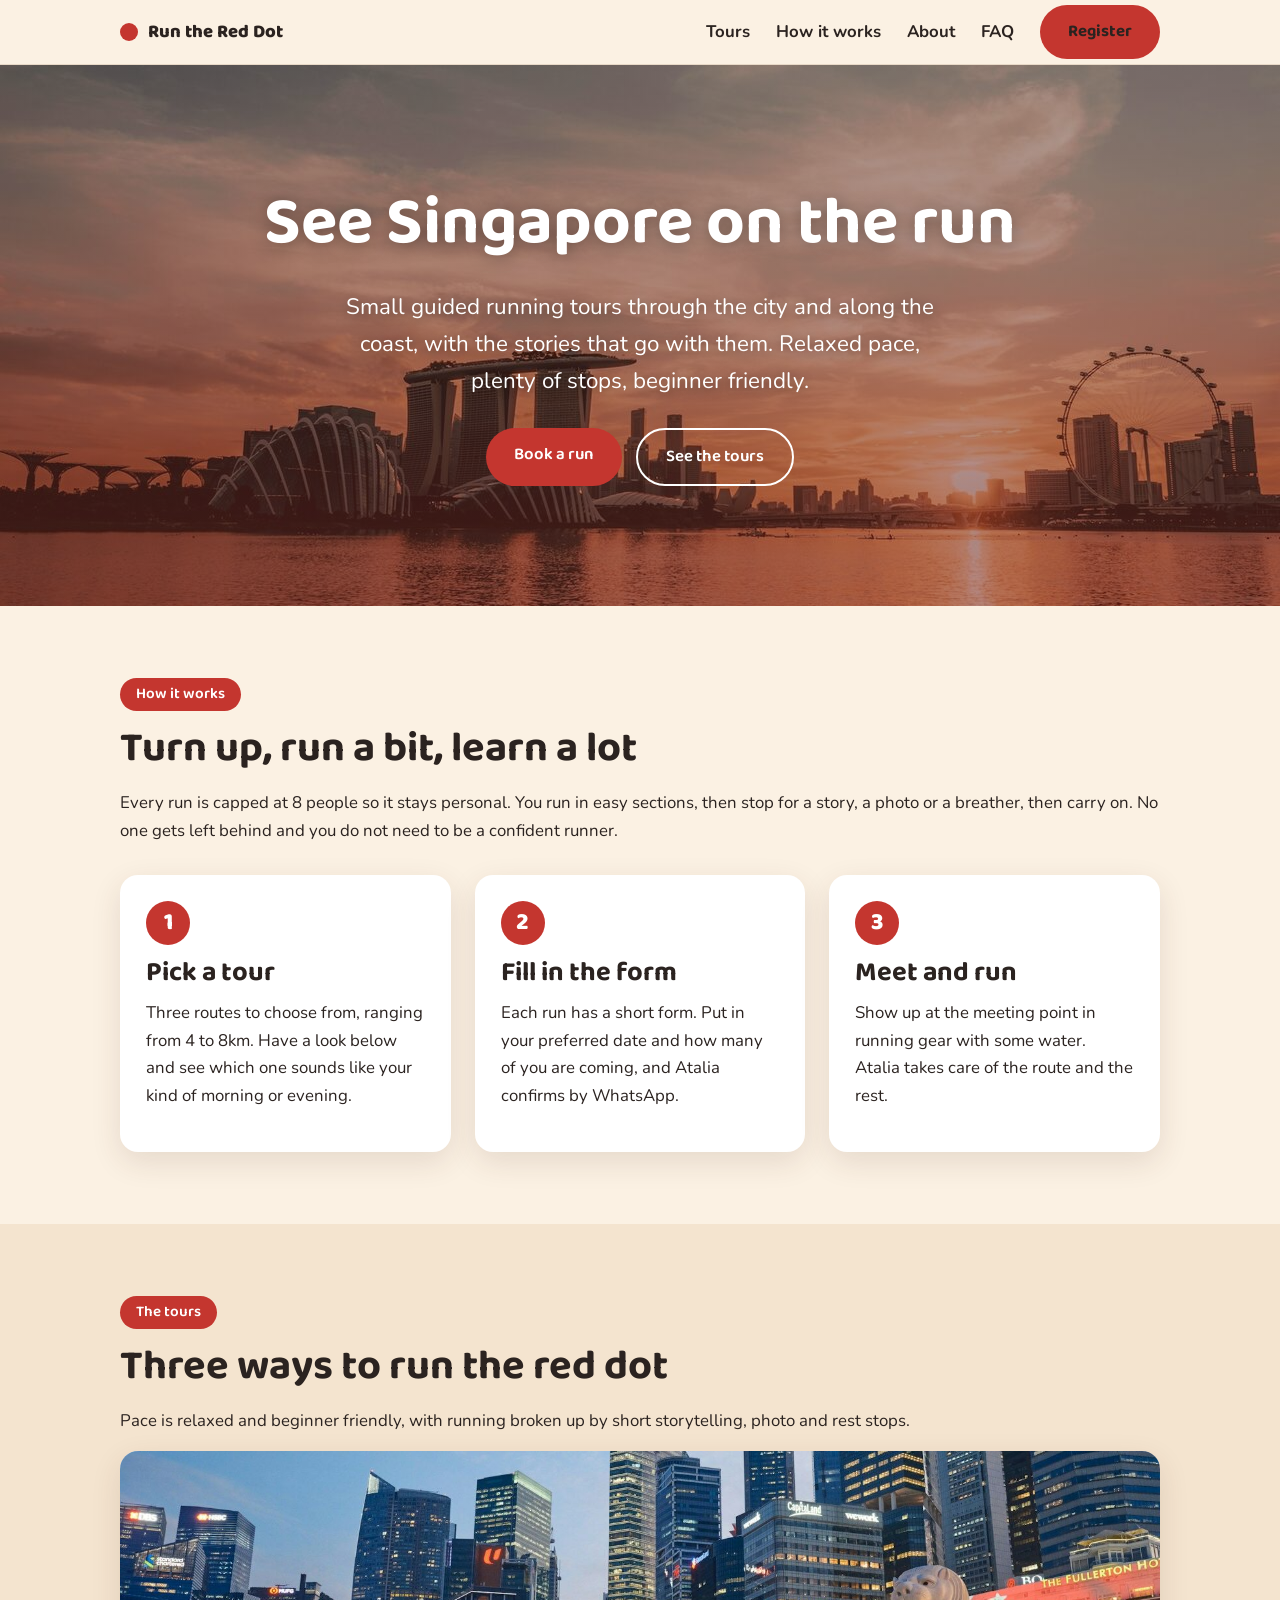
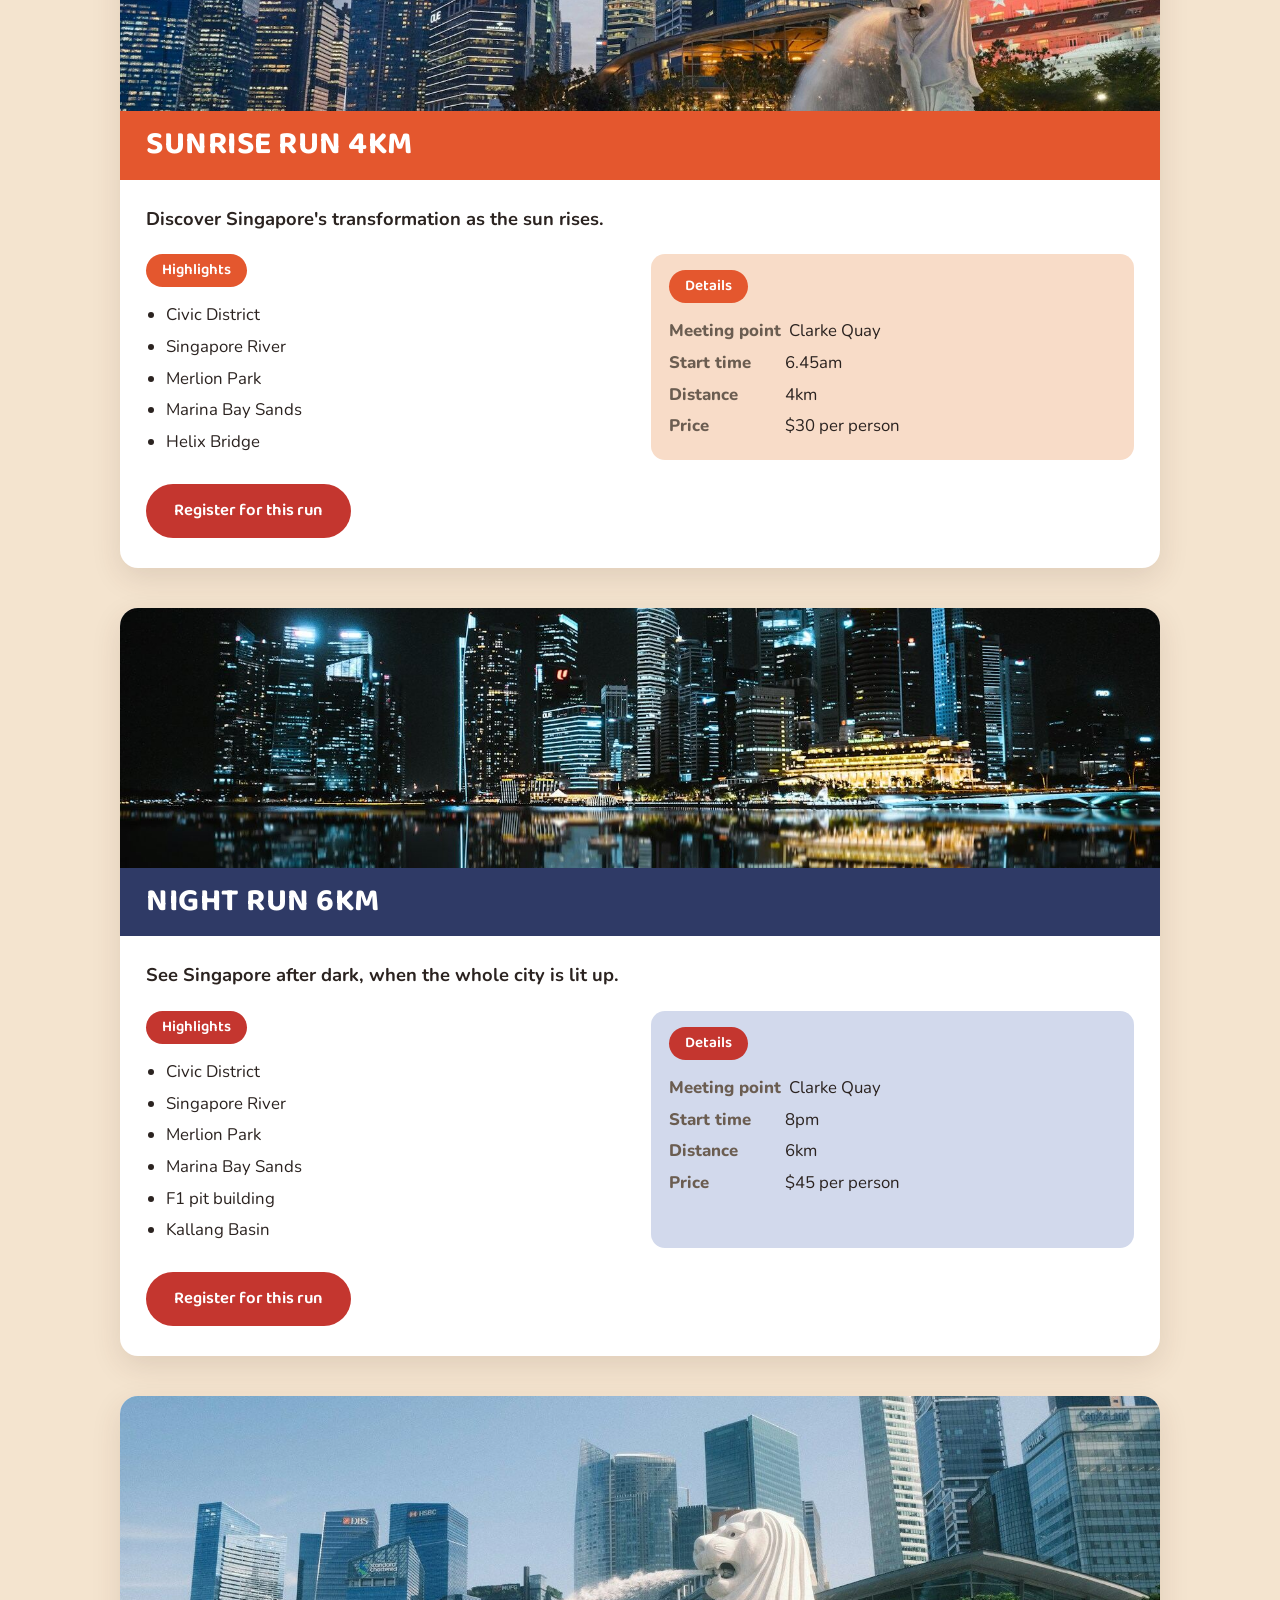
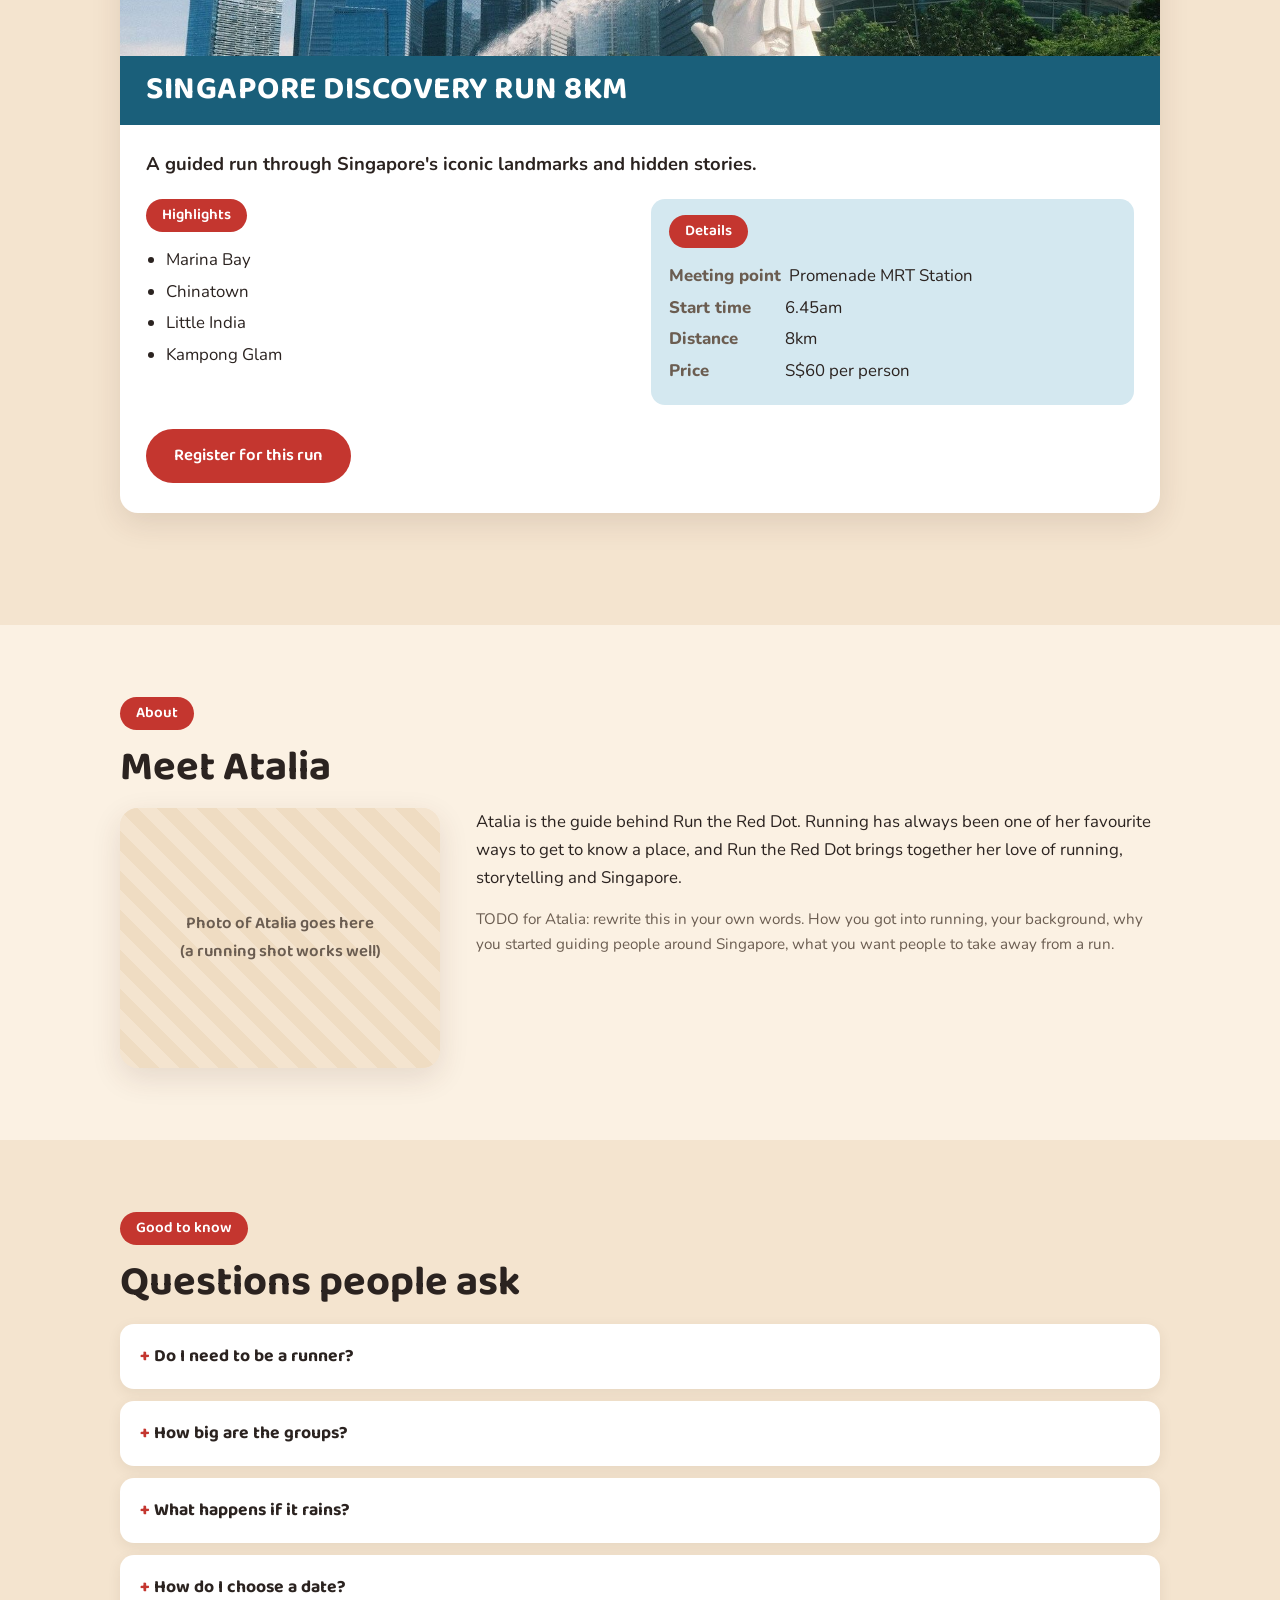
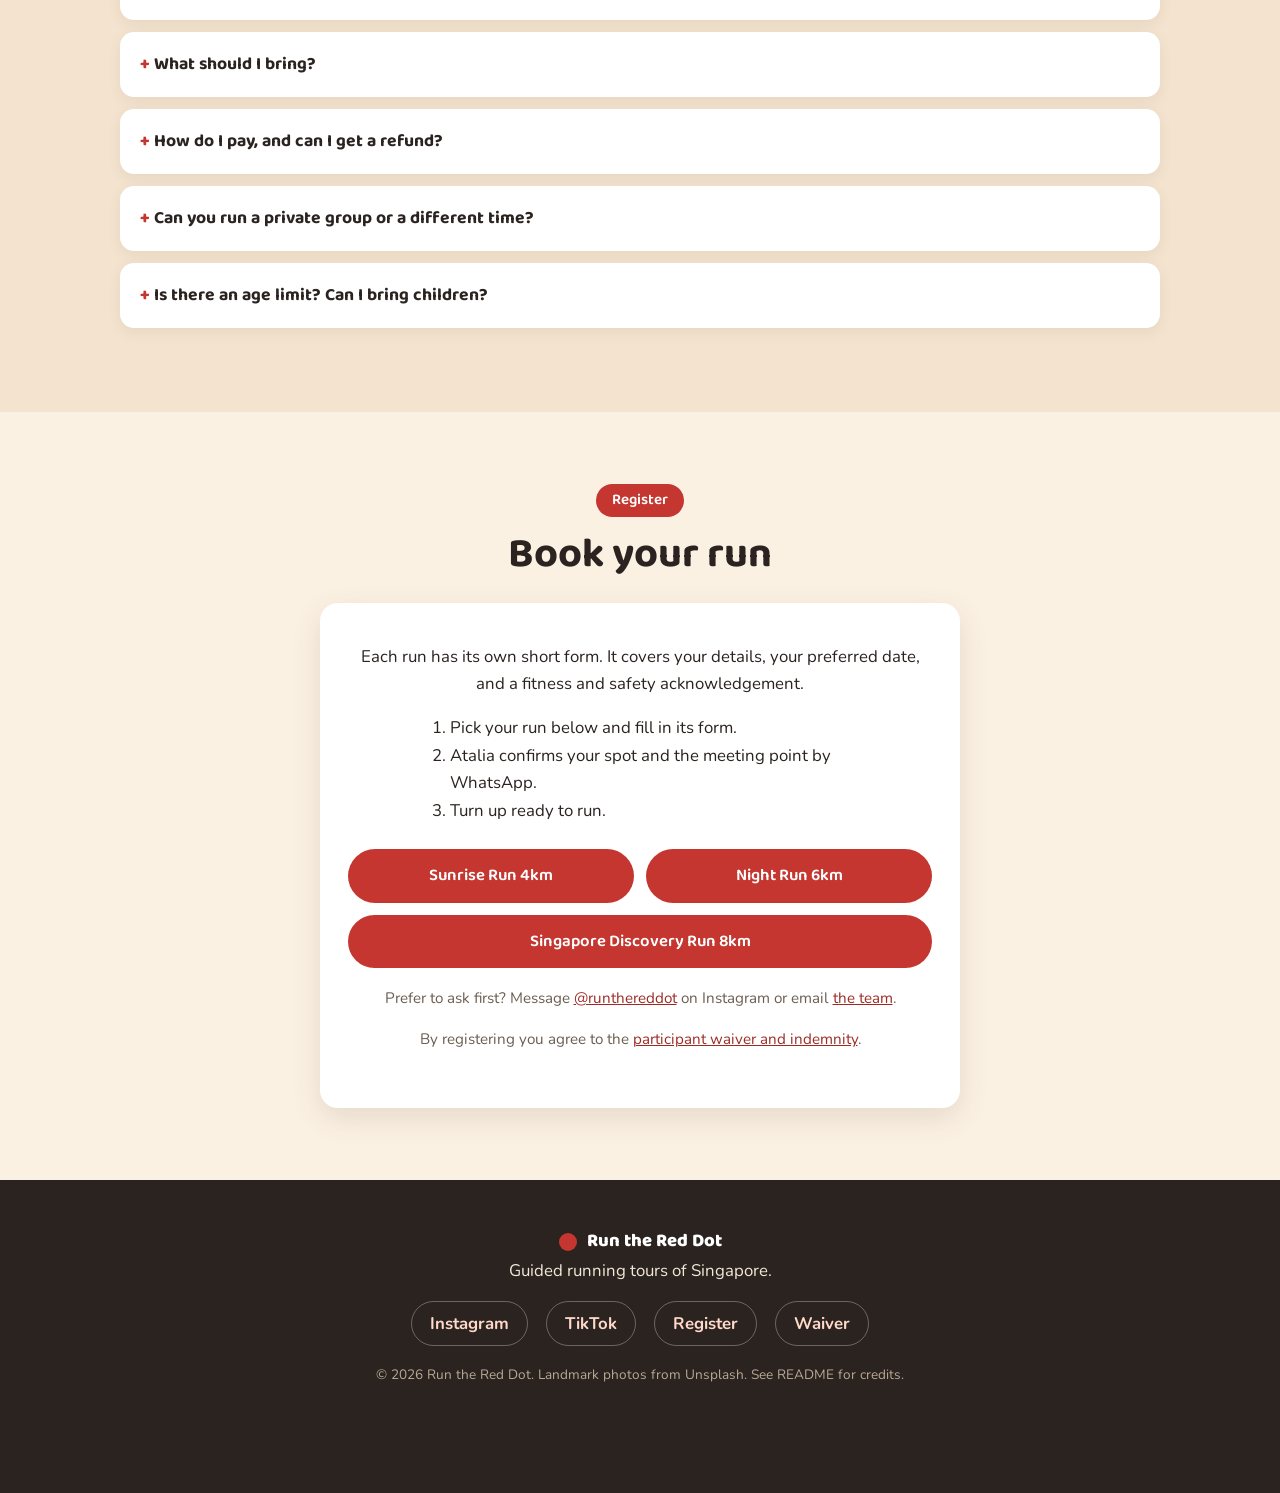
==== index.html @ f8db6b6b "Update pricing: Sunrise Run $30, Night Run $45" ====
<!doctype html>
<html lang="en">
<head>
<meta charset="utf-8">
<meta name="viewport" content="width=device-width, initial-scale=1">
<title>Run the Red Dot | Guided running tours of Singapore</title>
<meta name="description" content="See Singapore on the run. Small, beginner-friendly guided running tours through the city, the coast and the stories behind them. From S$35 per person.">

<!-- Social share preview (WhatsApp, Instagram DMs, etc.)
     og:url and og:image must be full absolute URLs or the link preview shows
     no picture. If the site ever moves to a custom domain, update both. -->
<meta property="og:type" content="website">
<meta property="og:url" content="https://calebcffs.github.io/runthereddot/">
<meta property="og:title" content="Run the Red Dot | Guided running tours of Singapore">
<meta property="og:description" content="See Singapore on the run. Small, beginner-friendly guided running tours through the city, the coast and the stories behind them.">
<meta property="og:image" content="https://calebcffs.github.io/runthereddot/assets/img/og-image.jpg">
<meta name="twitter:card" content="summary_large_image">

<link rel="icon" href="favicon.svg" type="image/svg+xml">

<!-- Fonts. If Atalia tells you which font she used in Canva, swap the family names here and in styles.css. -->
<link rel="preconnect" href="https://fonts.googleapis.com">
<link rel="preconnect" href="https://fonts.gstatic.com" crossorigin>
<link href="https://fonts.googleapis.com/css2?family=Baloo+2:wght@500;600;700;800&family=Nunito:wght@400;600;700;800&display=swap" rel="stylesheet">

<link rel="stylesheet" href="styles.css">
</head>
<body>

<!-- ============ NAV ============ -->
<nav class="nav">
  <div class="wrap">
    <a class="brand" href="#top">
      <span class="dot"></span> Run the Red Dot
    </a>
    <button class="nav-toggle" aria-label="Menu" aria-expanded="false">&#9776;</button>
    <div class="nav-links" id="navLinks">
      <a href="#tours">Tours</a>
      <a href="#how">How it works</a>
      <a href="#about">About</a>
      <a href="#faq">FAQ</a>
      <a class="btn" href="#register">Register</a>
    </div>
  </div>
</nav>

<!-- ============ HERO ============ -->
<header class="hero" id="top">
  <img class="hero-img" src="assets/img/hero-marinabay-sunrise.jpg" alt="Singapore skyline across the water at sunrise">
  <div class="wrap">
    <h1>See Singapore on the run</h1>
    <p class="lead">Small guided running tours through the city and along the coast, with the stories that go with them. Relaxed pace, plenty of stops, beginner friendly.</p>
    <div class="btn-row">
      <a class="btn" href="#register">Book a run</a>
      <a class="btn ghost" href="#tours">See the tours</a>
    </div>
  </div>
</header>

<!-- ============ HOW IT WORKS ============ -->
<section id="how">
  <div class="wrap">
    <span class="pill">How it works</span>
    <h2>Turn up, run a bit, learn a lot</h2>
    <p>Every run is capped at 8 people so it stays personal. You run in easy sections, then stop for a story, a photo or a breather, then carry on. No one gets left behind and you do not need to be a confident runner.</p>
    <div class="steps">
      <div class="step">
        <div class="num">1</div>
        <h3>Pick a tour</h3>
        <p>Three routes to choose from, ranging from 4 to 8km. Have a look below and see which one sounds like your kind of morning or evening.</p>
      </div>
      <div class="step">
        <div class="num">2</div>
        <h3>Fill in the form</h3>
        <p>Each run has a short form. Put in your preferred date and how many of you are coming, and Atalia confirms by WhatsApp.</p>
      </div>
      <div class="step">
        <div class="num">3</div>
        <h3>Meet and run</h3>
        <p>Show up at the meeting point in running gear with some water. Atalia takes care of the route and the rest.</p>
      </div>
    </div>
  </div>
</section>

<!-- ============ TOURS ============ -->
<section id="tours" class="tint">
  <div class="wrap">
    <span class="pill">The tours</span>
    <h2>Three ways to run the red dot</h2>
    <p>Pace is relaxed and beginner friendly, with running broken up by short storytelling, photo and rest stops.</p>

    <!-- ---- SUNRISE ---- -->
    <article class="tour sunrise">
      <img class="tour-photo" src="assets/img/merlion-alt.jpg" alt="The Merlion and Singapore skyline at first light">
      <div class="tour-head"><h3>Sunrise Run 4km</h3></div>
      <div class="tour-body">
        <p class="tour-tagline">Discover Singapore's transformation as the sun rises.</p>
        <div class="tour-grid">
          <div>
            <span class="pill">Highlights</span>
            <ul>
              <li>Civic District</li>
              <li>Singapore River</li>
              <li>Merlion Park</li>
              <li>Marina Bay Sands</li>
              <li>Helix Bridge</li>
            </ul>
          </div>
          <div class="accentbox">
            <span class="pill">Details</span>
            <div class="detail-row"><span>Meeting point</span><span>Clarke Quay</span></div>
            <div class="detail-row"><span>Start time</span><span>6.45am</span></div>
            <div class="detail-row"><span>Distance</span><span>4km</span></div>
            <div class="detail-row"><span>Price</span><span>$30 per person</span></div>
          </div>
        </div>
        <div class="tour-cta">
          <a class="btn" data-form="sunrise" href="#">Register for this run</a>
        </div>
      </div>
    </article>

    <!-- ---- NIGHT ---- -->
    <article class="tour night">
      <img class="tour-photo" src="assets/img/skyline-night.jpg" alt="Singapore central business district lit up at night">
      <div class="tour-head"><h3>Night Run 6km</h3></div>
      <div class="tour-body">
        <p class="tour-tagline">See Singapore after dark, when the whole city is lit up.</p>
        <div class="tour-grid">
          <div>
            <span class="pill">Highlights</span>
            <ul>
              <li>Civic District</li>
              <li>Singapore River</li>
              <li>Merlion Park</li>
              <li>Marina Bay Sands</li>
              <li>F1 pit building</li>
              <li>Kallang Basin</li>
            </ul>
          </div>
          <div class="accentbox">
            <span class="pill">Details</span>
            <div class="detail-row"><span>Meeting point</span><span>Clarke Quay</span></div>
            <div class="detail-row"><span>Start time</span><span>8pm</span></div>
            <div class="detail-row"><span>Distance</span><span>6km</span></div>
            <div class="detail-row"><span>Price</span><span>$45 per person</span></div>
          </div>
        </div>
        <div class="tour-cta">
          <a class="btn" data-form="night" href="#">Register for this run</a>
        </div>
      </div>
    </article>

    <!-- ---- SINGAPORE DISCOVERY ---- -->
    <article class="tour discovery">
      <img class="tour-photo" src="assets/img/merlion-day.jpg" alt="The Merlion fountain in daylight">
      <div class="tour-head"><h3>Singapore Discovery Run 8km</h3></div>
      <div class="tour-body">
        <p class="tour-tagline">A guided run through Singapore's iconic landmarks and hidden stories.</p>
        <div class="tour-grid">
          <div>
            <span class="pill">Highlights</span>
            <ul>
              <li>Marina Bay</li>
              <li>Chinatown</li>
              <li>Little India</li>
              <li>Kampong Glam</li>
            </ul>
          </div>
          <div class="accentbox">
            <span class="pill">Details</span>
            <div class="detail-row"><span>Meeting point</span><span>Promenade MRT Station</span></div>
            <div class="detail-row"><span>Start time</span><span>6.45am</span></div>
            <div class="detail-row"><span>Distance</span><span>8km</span></div>
            <div class="detail-row"><span>Price</span><span>S$60 per person</span></div>
          </div>
        </div>
        <div class="tour-cta">
          <a class="btn" data-form="discovery" href="#">Register for this run</a>
        </div>
      </div>
    </article>

  </div>
</section>

<!-- ============ ABOUT ============ -->
<section id="about">
  <div class="wrap">
    <span class="pill">About</span>
    <h2>Meet Atalia</h2>
    <div class="about-grid">
      <div class="about-photo">
        <div class="placeholder">Photo of Atalia goes here<br>(a running shot works well)</div>
      </div>
      <div>
        <p>Atalia is the guide behind Run the Red Dot. Running has always been one of her favourite ways to get to know a place, and Run the Red Dot brings together her love of running, storytelling and Singapore.</p>
        <p class="tour-note">TODO for Atalia: rewrite this in your own words. How you got into running, your background, why you started guiding people around Singapore, what you want people to take away from a run.</p>
      </div>
    </div>
  </div>
</section>

<!-- ============ FAQ ============ -->
<section id="faq" class="tint">
  <div class="wrap faq">
    <span class="pill">Good to know</span>
    <h2>Questions people ask</h2>

    <details>
      <summary>Do I need to be a runner?</summary>
      <p>No. The pace is relaxed and beginner friendly. You run in short sections and stop often for stories, photos and rest. If you can walk briskly for a few kilometres you will be fine. Tell Atalia in the form if there's anything she should know.</p>
    </details>

    <details>
      <summary>How big are the groups?</summary>
      <p>Small. Each run takes up to 8 people so there is time for everyone.</p>
    </details>

    <details>
      <summary>What happens if it rains?</summary>
      <p>The route may be adjusted, shortened, delayed or cancelled because of weather, public events, closures, crowd conditions or safety concerns. Atalia will be in touch by WhatsApp if anything changes.</p>
    </details>

    <details>
      <summary>How do I choose a date?</summary>
      <p>You put your preferred date in the registration form. Atalia will confirm the date and the exact meeting spot with you by WhatsApp.</p>
    </details>

    <details>
      <summary>What should I bring?</summary>
      <p class="todo">TODO for Atalia: fill this in. For example running shoes, water, a small amount of cash or a way to pay, sun protection, a light rain layer.</p>
    </details>

    <details>
      <summary>How do I pay, and can I get a refund?</summary>
      <p class="todo">TODO for Atalia: add your payment method (PayNow, cash on the day, bank transfer) and your cancellation and refund policy. This one matters, people will ask before they book.</p>
    </details>

    <details>
      <summary>Can you run a private group or a different time?</summary>
      <p class="todo">TODO for Atalia: say whether you take private bookings, minimum numbers, and how far ahead to ask.</p>
    </details>

    <details>
      <summary>Is there an age limit? Can I bring children?</summary>
      <p class="todo">TODO for Atalia: add your minimum age and whether under 18s need an adult with them.</p>
    </details>
  </div>
</section>

<!-- ============ REGISTER ============ -->
<section id="register" class="register">
  <div class="wrap">
    <span class="pill">Register</span>
    <h2>Book your run</h2>
    <div class="card">
      <p>Each run has its own short form. It covers your details, your preferred date, and a fitness and safety acknowledgement.</p>
      <ol>
        <li>Pick your run below and fill in its form.</li>
        <li>Atalia confirms your spot and the meeting point by WhatsApp.</li>
        <li>Turn up ready to run.</li>
      </ol>
      <div class="form-links">
        <a class="btn" data-form="sunrise" href="#">Sunrise Run 4km</a>
        <a class="btn" data-form="night" href="#">Night Run 6km</a>
        <a class="btn" data-form="discovery" href="#">Singapore Discovery Run 8km</a>
      </div>
      <p class="tour-note" style="margin-top:18px">
        Prefer to ask first? Message <a href="https://www.instagram.com/runthereddot/">@runthereddot</a> on Instagram
        or email <a data-email href="#">the team</a>.
      </p>
      <p class="tour-note">
        By registering you agree to the
        <a href="waiver.html">participant waiver and indemnity</a>.
      </p>
    </div>
  </div>
</section>

<!-- ============ FOOTER ============ -->
<footer>
  <div class="wrap">
    <a class="brand" href="#top" style="justify-content:center;color:#fff">
      <span class="dot"></span> Run the Red Dot
    </a>
    <p>Guided running tours of Singapore.</p>
    <div class="social">
      <a href="https://www.instagram.com/runthereddot/">Instagram</a>
      <a href="https://www.tiktok.com/@runthereddot">TikTok</a>
      <a href="#register">Register</a>
      <a href="waiver.html">Waiver</a>
    </div>
    <p class="fine">
      &copy; <span id="year">2026</span> Run the Red Dot.
      Landmark photos from Unsplash. See README for credits.
    </p>
  </div>
</footer>

<!-- ============ STICKY MOBILE CTA ============ -->
<div class="mobile-cta">
  <a class="btn" href="#register">Book a run</a>
</div>

<script src="script.js"></script>
</body>
</html>
---- styles.css ----
/* ============================================================
   Run the Red Dot - stylesheet
   Plain CSS, no build step. Edit colours in the :root block.
   ============================================================ */

:root {
  /* Brand */
  --cream:      #fbf1e3;   /* page background */
  --cream-deep: #f4e4cf;   /* alternating section background */
  --card:       #ffffff;
  --ink:        #2b2320;   /* body text */
  --ink-soft:   #6b5d51;   /* muted text */
  --red:        #c4362f;   /* the red dot */
  --red-dark:   #9e2a24;

  /* Per-tour accent colours (bar colour / soft tint used behind text) */
  --sunrise:        #e4572e;
  --sunrise-tint:   #f8dcc8;
  --breakfast:      #ef9f34;
  --breakfast-tint: #fbe6c4;
  --night:          #2f3a66;
  --night-tint:     #d2d9ec;
  --nature:         #c2632e;
  --nature-tint:    #e9dabf;
  --discovery:      #1a5f7a;
  --discovery-tint: #d4e8f0;

  --radius:  18px;
  --shadow:  0 10px 30px rgba(70, 45, 30, 0.12);
  --maxw:    1080px;

  --font-head: "Baloo 2", "Trebuchet MS", "Segoe UI", system-ui, sans-serif;
  --font-body: "Nunito", "Segoe UI", system-ui, -apple-system, sans-serif;
}

* { box-sizing: border-box; }

html { scroll-behavior: smooth; scroll-padding-top: 84px; }

body {
  margin: 0;
  font-family: var(--font-body);
  font-size: 1.05rem;
  line-height: 1.65;
  color: var(--ink);
  background: var(--cream);
  -webkit-font-smoothing: antialiased;
}

h1, h2, h3, h4 {
  font-family: var(--font-head);
  font-weight: 700;
  line-height: 1.15;
  margin: 0 0 0.4em;
}

h2 { font-size: clamp(1.7rem, 4vw, 2.6rem); }
h3 { font-size: clamp(1.3rem, 3vw, 1.7rem); }

p { margin: 0 0 1rem; }

a { color: var(--red-dark); }

img { max-width: 100%; display: block; }

.wrap {
  max-width: var(--maxw);
  margin: 0 auto;
  padding: 0 20px;
}

section { padding: 72px 0; }
section.tint { background: var(--cream-deep); }

/* ---------- Pill label (matches the Instagram posts) ---------- */
.pill {
  display: inline-block;
  background: var(--red);
  color: #fff;
  font-family: var(--font-head);
  font-weight: 600;
  font-size: 0.95rem;
  padding: 4px 16px;
  border-radius: 999px;
  margin-bottom: 14px;
}

/* ---------- Buttons ---------- */
.btn {
  display: inline-block;
  background: var(--red);
  color: #fff;
  font-family: var(--font-head);
  font-weight: 600;
  font-size: 1.05rem;
  text-decoration: none;
  padding: 13px 28px;
  border-radius: 999px;
  border: none;
  cursor: pointer;
  transition: transform 0.12s ease, background 0.12s ease;
}
.btn:hover { background: var(--red-dark); transform: translateY(-2px); }
.btn.ghost {
  background: transparent;
  color: var(--red-dark);
  border: 2px solid var(--red);
}
.btn.ghost:hover { background: var(--red); color: #fff; }

/* ---------- Top navigation ---------- */
.nav {
  position: sticky;
  top: 0;
  z-index: 50;
  background: rgba(251, 241, 227, 0.95);
  backdrop-filter: blur(6px);
  border-bottom: 1px solid rgba(150, 110, 80, 0.18);
}
.nav .wrap {
  display: flex;
  align-items: center;
  justify-content: space-between;
  min-height: 64px;
}
.brand {
  display: flex;
  align-items: center;
  gap: 10px;
  font-family: var(--font-head);
  font-weight: 800;
  font-size: 1.15rem;
  color: var(--ink);
  text-decoration: none;
}
.brand .dot {
  width: 18px; height: 18px;
  background: var(--red);
  border-radius: 50%;
  flex: none;
}
.nav-links {
  display: flex;
  align-items: center;
  gap: 26px;
}
.nav-links a {
  color: var(--ink);
  text-decoration: none;
  font-weight: 700;
}
.nav-links a:hover { color: var(--red-dark); }
.nav-toggle {
  display: none;
  background: none;
  border: none;
  font-size: 1.6rem;
  cursor: pointer;
  color: var(--ink);
}

/* ---------- Hero ---------- */
.hero {
  position: relative;
  color: #fff;
  text-align: center;
  padding: 0;
}
.hero-img {
  position: absolute;
  inset: 0;
  width: 100%;
  height: 100%;
  object-fit: cover;
  z-index: -2;
}
.hero::after {
  content: "";
  position: absolute;
  inset: 0;
  background: linear-gradient(180deg, rgba(40,25,20,0.35) 0%, rgba(120,40,30,0.55) 100%);
  z-index: -1;
}
.hero .wrap {
  padding-top: 120px;
  padding-bottom: 120px;
}
.hero h1 {
  font-size: clamp(2.4rem, 7vw, 4.2rem);
  text-shadow: 0 2px 18px rgba(0,0,0,0.35);
}
.hero p.lead {
  font-size: clamp(1.1rem, 2.5vw, 1.4rem);
  max-width: 620px;
  margin: 0 auto 28px;
  text-shadow: 0 2px 12px rgba(0,0,0,0.4);
}
.hero .btn-row { display: flex; gap: 14px; justify-content: center; flex-wrap: wrap; }
.hero .btn.ghost { color: #fff; border-color: #fff; }
.hero .btn.ghost:hover { background: #fff; color: var(--red-dark); }

/* ---------- How it works ---------- */
.steps {
  display: grid;
  grid-template-columns: repeat(3, 1fr);
  gap: 24px;
  margin-top: 30px;
}
.step {
  background: var(--card);
  border-radius: var(--radius);
  padding: 26px;
  box-shadow: var(--shadow);
}
.step .num {
  font-family: var(--font-head);
  font-weight: 800;
  font-size: 1.5rem;
  color: #fff;
  background: var(--red);
  width: 44px; height: 44px;
  border-radius: 50%;
  display: flex; align-items: center; justify-content: center;
  margin-bottom: 12px;
}

/* ---------- Tour cards ---------- */
.tour {
  background: var(--card);
  border-radius: var(--radius);
  overflow: hidden;
  box-shadow: var(--shadow);
  margin-bottom: 40px;
}
.tour-photo {
  width: 100%;
  height: 260px;
  object-fit: cover;
}
.tour-head {
  color: #fff;
  padding: 16px 26px;
}
.tour-head h3 {
  margin: 0;
  font-size: clamp(1.4rem, 3.4vw, 2rem);
  letter-spacing: 0.5px;
  text-transform: uppercase;
}
.tour-body { padding: 24px 26px 30px; }
.tour-tagline {
  font-size: 1.15rem;
  font-weight: 700;
  margin-bottom: 20px;
}
.tour-grid {
  display: grid;
  grid-template-columns: 1fr 1fr;
  gap: 22px;
}
.tour-grid .pill { background: var(--red); }
.tour ul {
  margin: 0;
  padding-left: 20px;
}
.tour ul li { margin-bottom: 4px; }
.detail-row {
  display: flex;
  gap: 8px;
  margin-bottom: 4px;
}
.detail-row span:first-child {
  font-weight: 800;
  min-width: 108px;
  color: var(--ink-soft);
}
.tour-cta { margin-top: 24px; }
.tour-note {
  font-size: 0.95rem;
  color: var(--ink-soft);
  margin-top: 14px;
}

/* Accent hooks: set on the .tour element via class */
.tour.sunrise   .tour-head { background: var(--sunrise); }
.tour.sunrise   .tour-body .pill,
.tour.sunrise   .step .num { background: var(--sunrise); }
.tour.breakfast .tour-head { background: var(--breakfast); }
.tour.night     .tour-head { background: var(--night); }
.tour.nature    .tour-head { background: var(--nature); }
.tour.discovery .tour-head { background: var(--discovery); }

.tour.sunrise   .accentbox { background: var(--sunrise-tint); }
.tour.breakfast .accentbox { background: var(--breakfast-tint); }
.tour.night     .accentbox { background: var(--night-tint); }
.tour.nature    .accentbox { background: var(--nature-tint); }
.tour.discovery .accentbox { background: var(--discovery-tint); }

.accentbox {
  border-radius: 14px;
  padding: 16px 18px;
}

/* ---------- About ---------- */
.about-grid {
  display: grid;
  grid-template-columns: 320px 1fr;
  gap: 36px;
  align-items: start;
}
.about-photo {
  border-radius: var(--radius);
  overflow: hidden;
  box-shadow: var(--shadow);
  background: var(--cream-deep);
}
.placeholder {
  display: flex;
  align-items: center;
  justify-content: center;
  text-align: center;
  padding: 30px;
  font-family: var(--font-head);
  font-weight: 600;
  color: var(--ink-soft);
  background: repeating-linear-gradient(
    45deg,
    var(--cream-deep),
    var(--cream-deep) 14px,
    #efdcc2 14px,
    #efdcc2 28px
  );
  min-height: 260px;
}

/* ---------- FAQ ---------- */
.faq details {
  background: var(--card);
  border-radius: 14px;
  padding: 4px 20px;
  margin-bottom: 12px;
  box-shadow: 0 4px 14px rgba(70,45,30,0.08);
}
.faq summary {
  font-family: var(--font-head);
  font-weight: 700;
  font-size: 1.1rem;
  padding: 14px 0;
  cursor: pointer;
  list-style: none;
}
.faq summary::-webkit-details-marker { display: none; }
.faq summary::before {
  content: "+ ";
  color: var(--red);
  font-weight: 800;
}
.faq details[open] summary::before { content: "\2013 "; }
.faq .todo {
  color: var(--red-dark);
  font-style: italic;
}

/* ---------- Register ---------- */
.register {
  text-align: center;
}
.register .card {
  background: var(--card);
  border-radius: var(--radius);
  box-shadow: var(--shadow);
  padding: 40px 28px;
  max-width: 640px;
  margin: 24px auto 0;
}
.register ol {
  text-align: left;
  max-width: 460px;
  margin: 0 auto 24px;
}
.form-links {
  display: flex;
  flex-wrap: wrap;
  gap: 12px;
  justify-content: center;
}
.form-links .btn { flex: 1 1 200px; }

/* ---------- Footer ---------- */
footer {
  background: var(--ink);
  color: #f3e7d8;
  padding: 46px 0 90px;
  text-align: center;
}
footer a { color: #ffd9c9; }
.social {
  display: flex;
  gap: 18px;
  justify-content: center;
  margin: 16px 0;
  flex-wrap: wrap;
}
.social a {
  text-decoration: none;
  font-weight: 700;
  border: 1px solid rgba(255,255,255,0.3);
  padding: 8px 18px;
  border-radius: 999px;
}
.social a:hover { background: rgba(255,255,255,0.1); }
footer .fine { font-size: 0.85rem; color: #b9a894; margin-top: 18px; }

/* ---------- Sticky mobile CTA ---------- */
.mobile-cta {
  display: none;
  position: fixed;
  left: 0; right: 0; bottom: 0;
  z-index: 60;
  background: rgba(251, 241, 227, 0.97);
  border-top: 1px solid rgba(150,110,80,0.25);
  padding: 10px 16px;
  text-align: center;
}
.mobile-cta .btn { width: 100%; }

/* ---------- Waiver page ---------- */
.doc {
  max-width: 760px;
  margin: 0 auto;
  padding: 40px 20px 80px;
}
.doc h1 { color: var(--red-dark); }
.doc h2 { font-size: 1.4rem; margin-top: 34px; }
.doc .back { display: inline-block; margin-bottom: 20px; font-weight: 700; }
.doc .note {
  background: var(--cream-deep);
  border-left: 4px solid var(--red);
  padding: 14px 18px;
  border-radius: 8px;
  margin-bottom: 26px;
}

/* ---------- Responsive ---------- */
@media (max-width: 860px) {
  .steps { grid-template-columns: 1fr; }
  .about-grid { grid-template-columns: 1fr; }
  .tour-grid { grid-template-columns: 1fr; }
}

@media (max-width: 680px) {
  section { padding: 52px 0; }
  .nav-links {
    display: none;
    position: absolute;
    top: 64px;
    left: 0; right: 0;
    flex-direction: column;
    gap: 0;
    background: var(--cream);
    border-bottom: 1px solid rgba(150,110,80,0.2);
    padding: 8px 0;
  }
  .nav-links.open { display: flex; }
  .nav-links a { padding: 12px 20px; width: 100%; }
  .nav-links .btn { margin: 10px 20px; text-align: center; }
  .nav-toggle { display: block; }
  .mobile-cta { display: block; }
  body { padding-bottom: 68px; }
  .hero .wrap { padding-top: 80px; padding-bottom: 80px; }
}
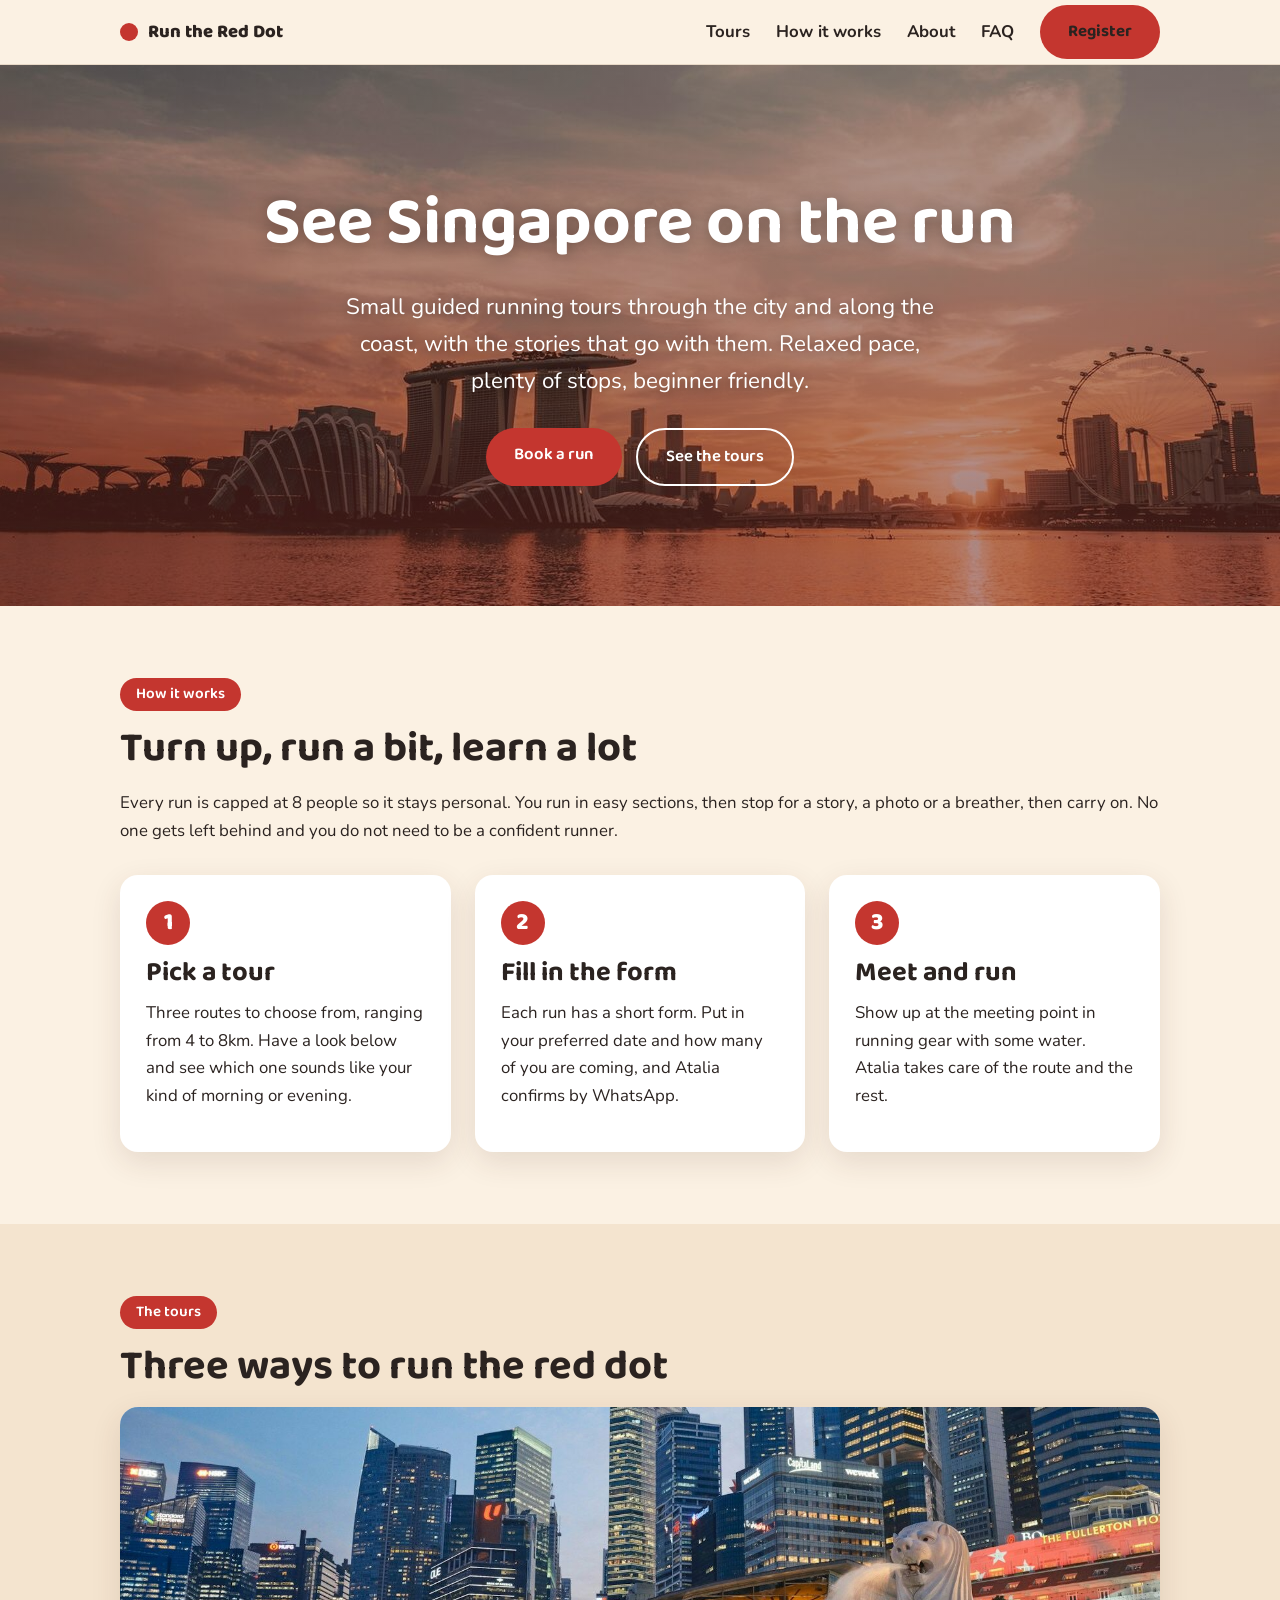
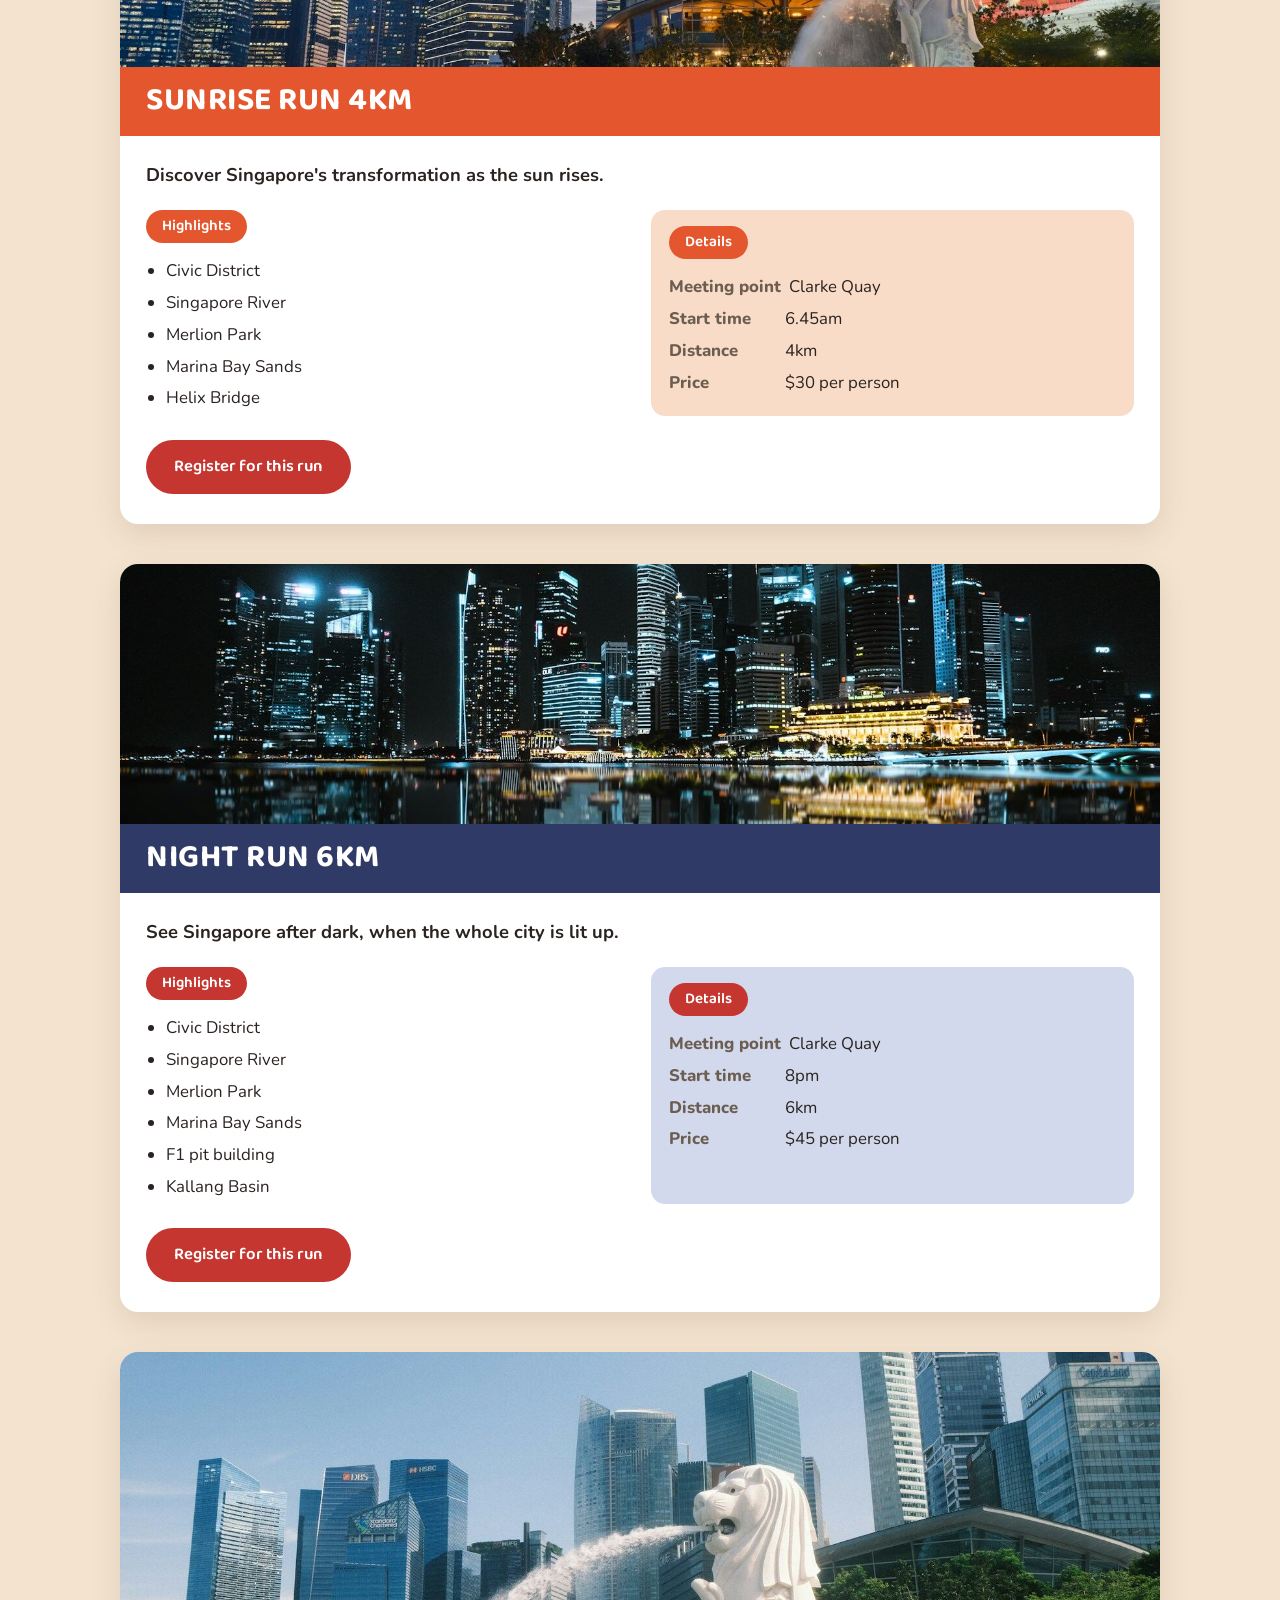
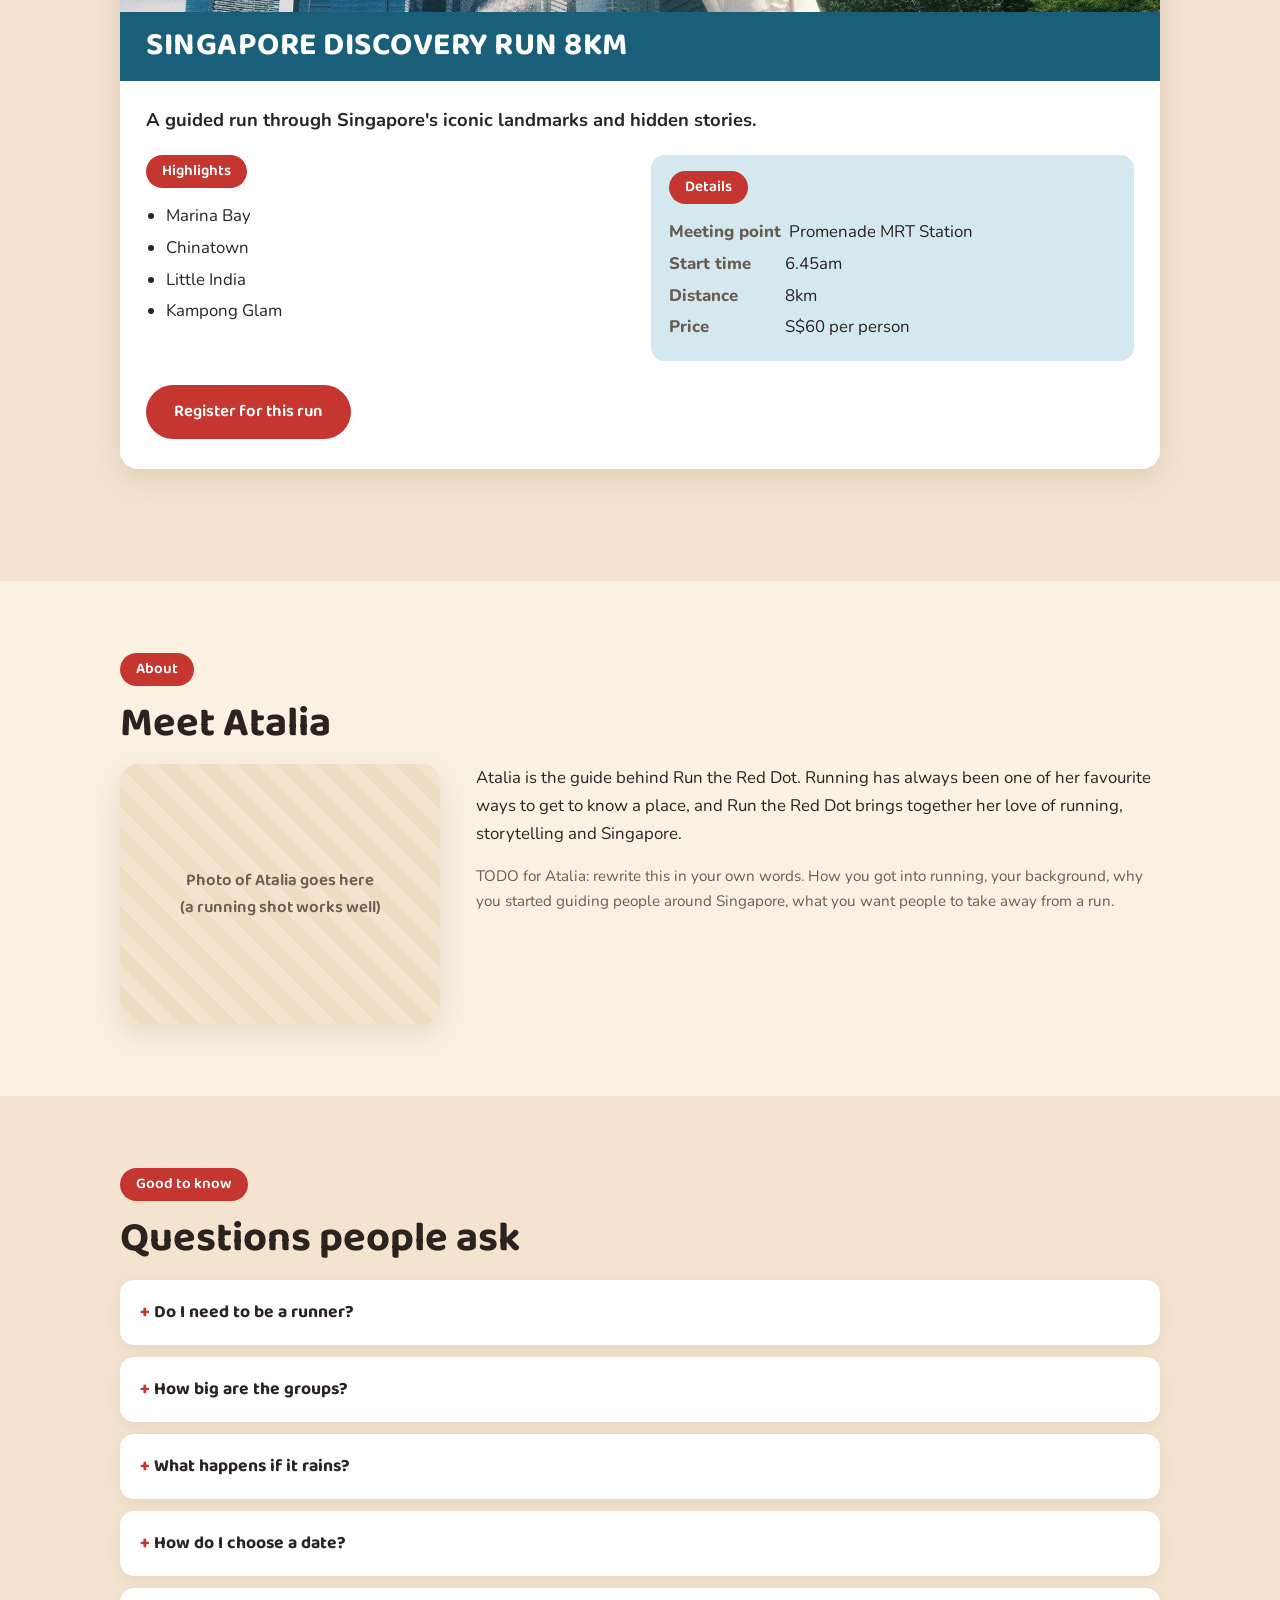
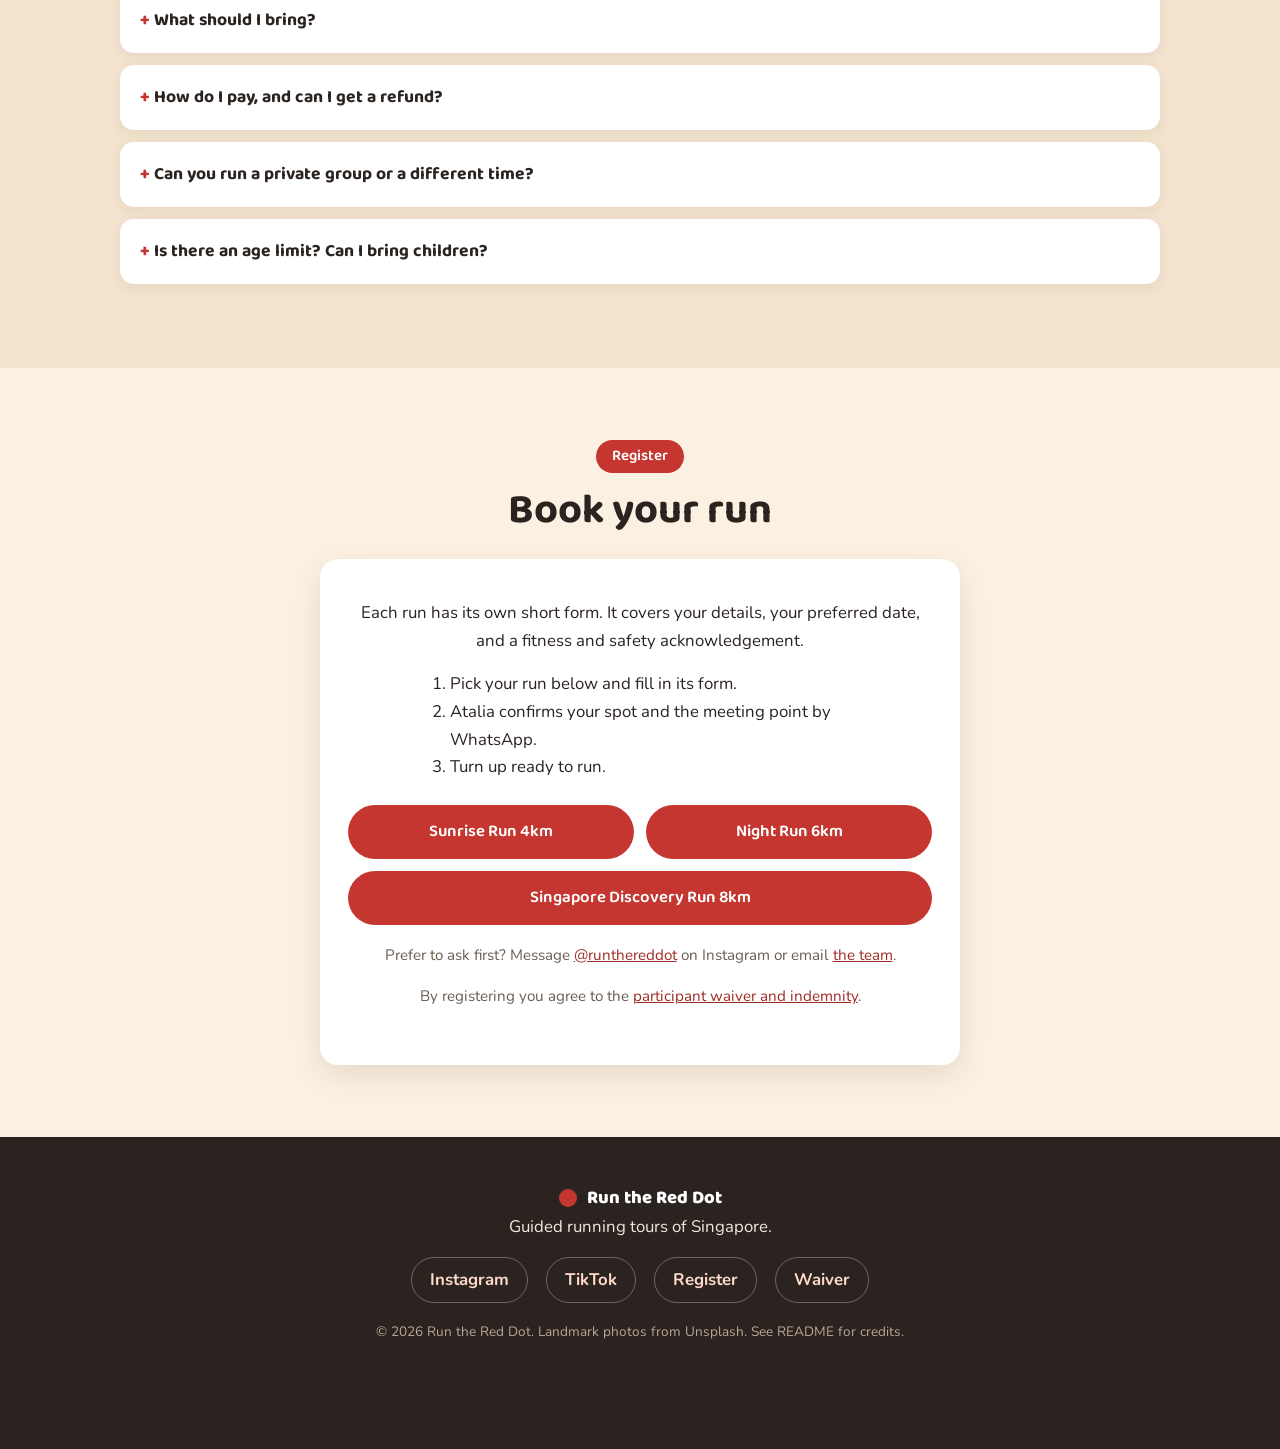
==== commit 7cae49bc: "Remove line 91 - generic pricing statement" ====
--- a/index.html
+++ b/index.html
@@ -88,7 +88,6 @@
   <div class="wrap">
     <span class="pill">The tours</span>
     <h2>Three ways to run the red dot</h2>
-    <p>Pace is relaxed and beginner friendly, with running broken up by short storytelling, photo and rest stops.</p>
 
     <!-- ---- SUNRISE ---- -->
     <article class="tour sunrise">
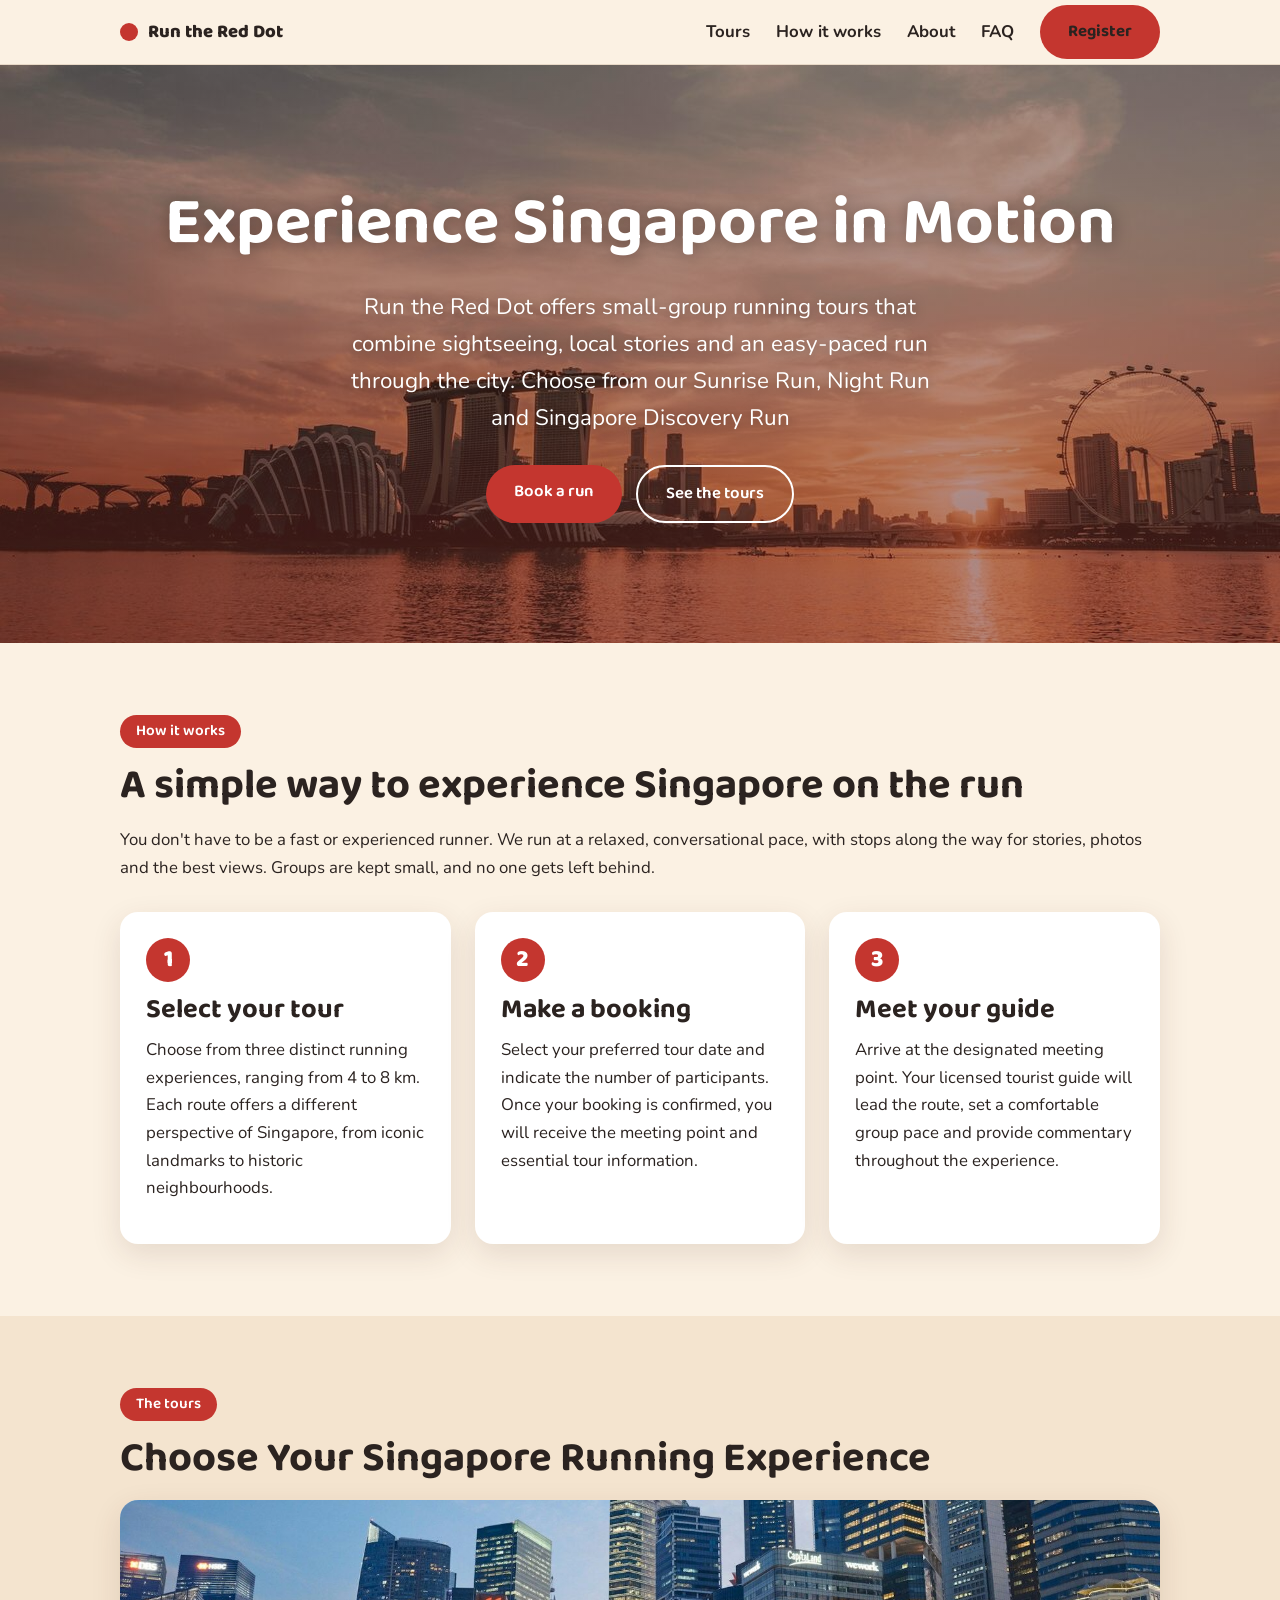
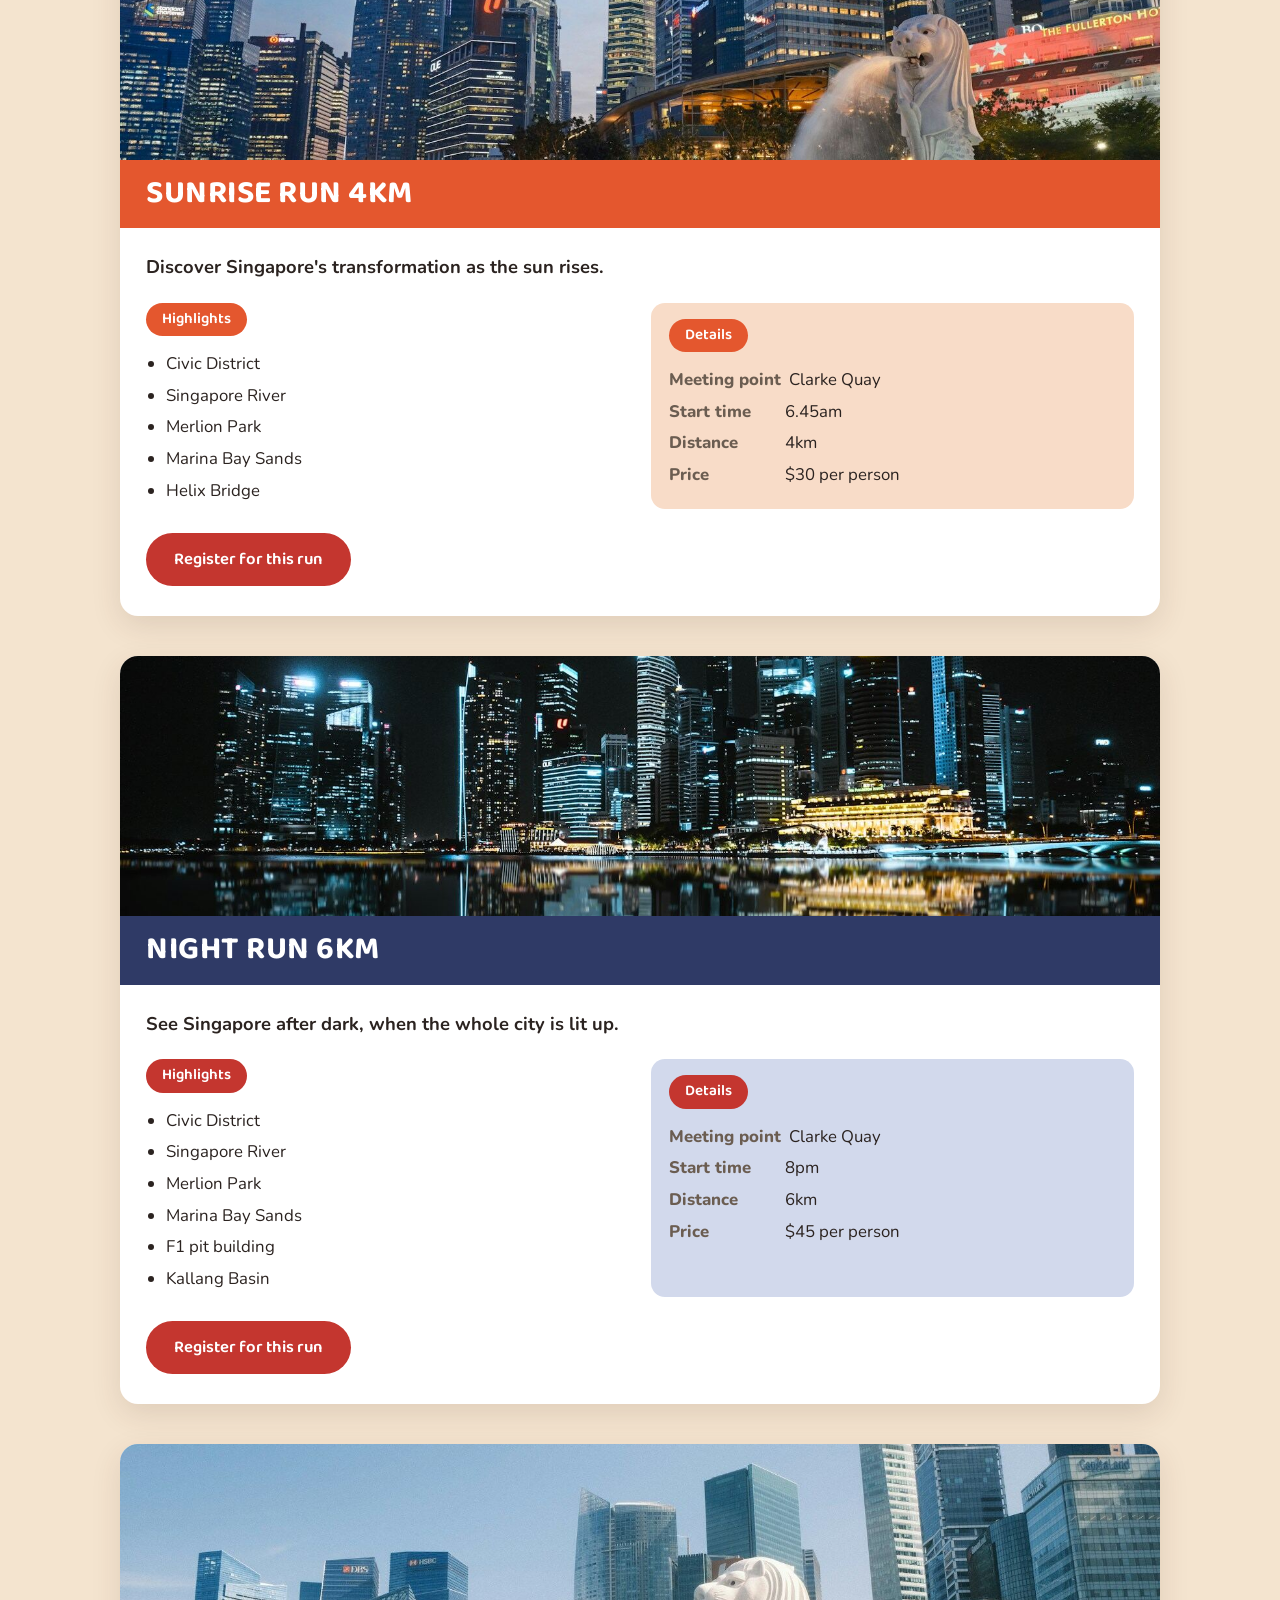
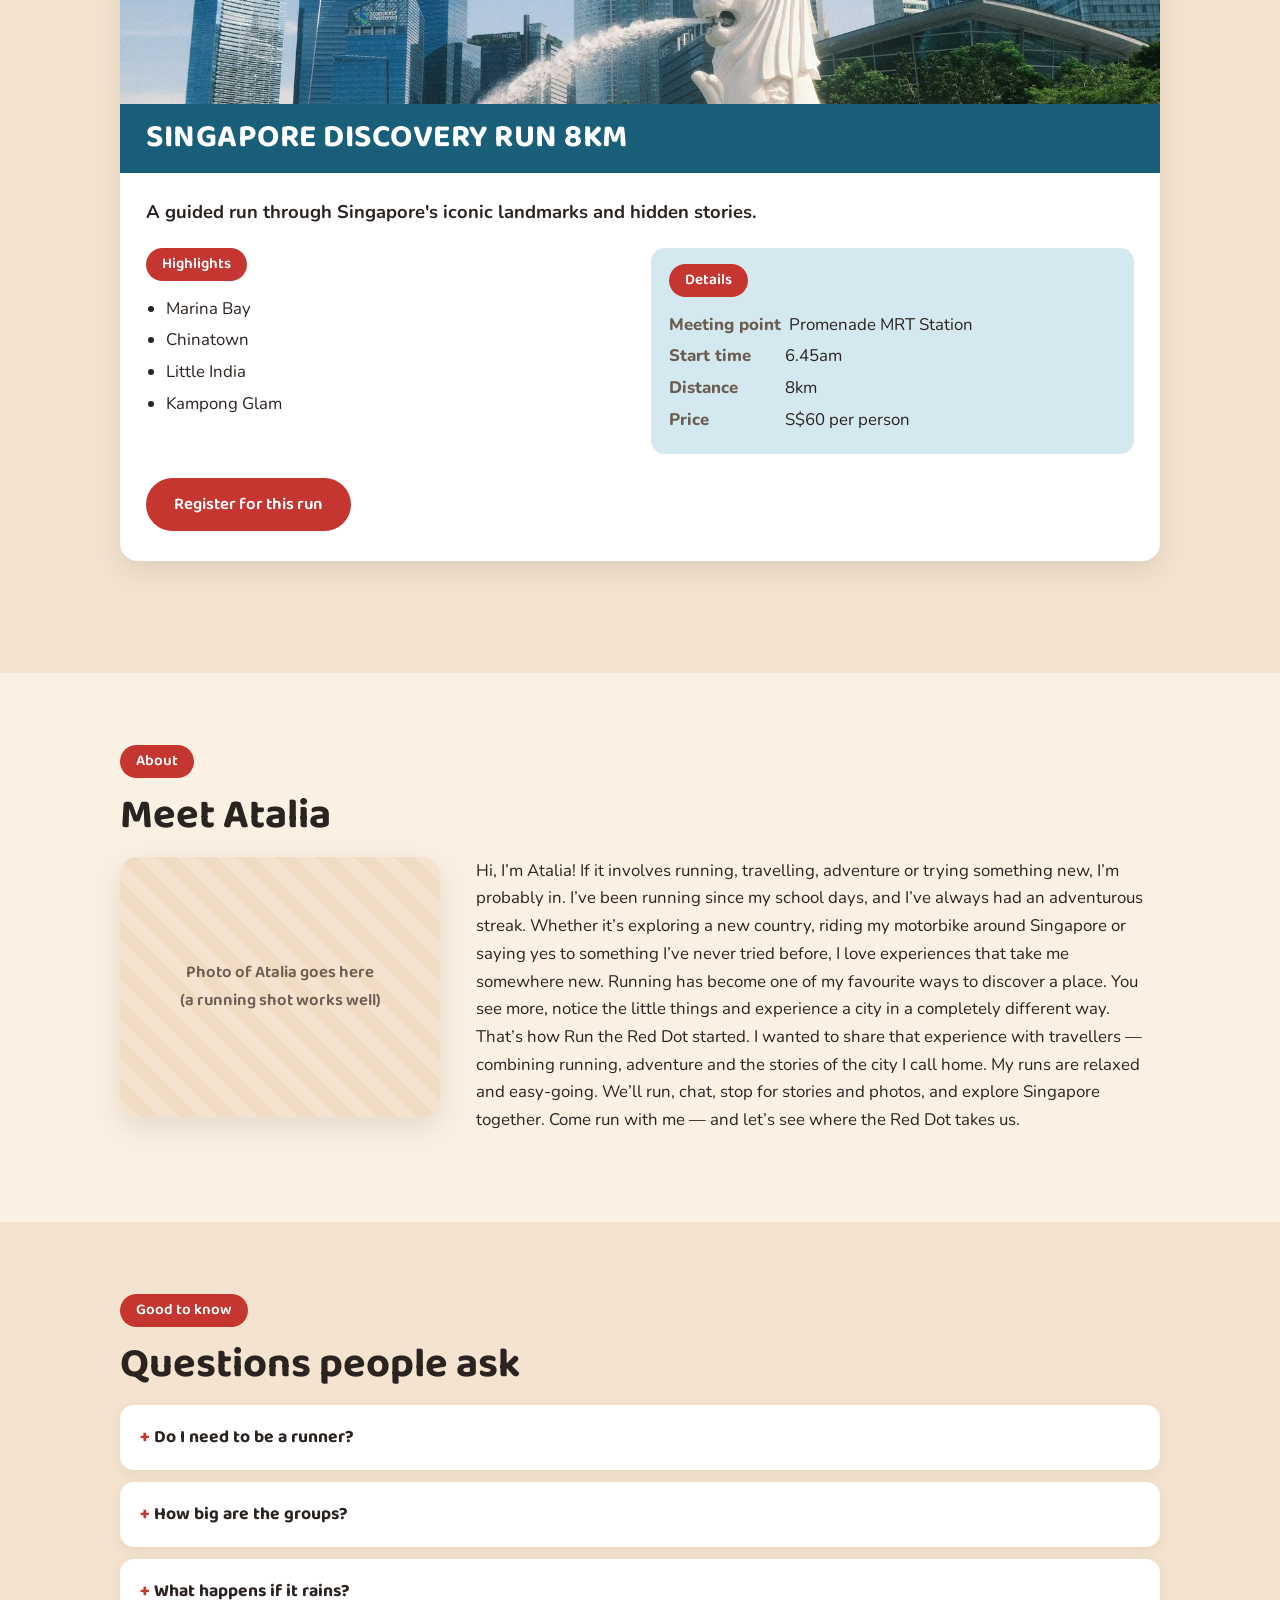
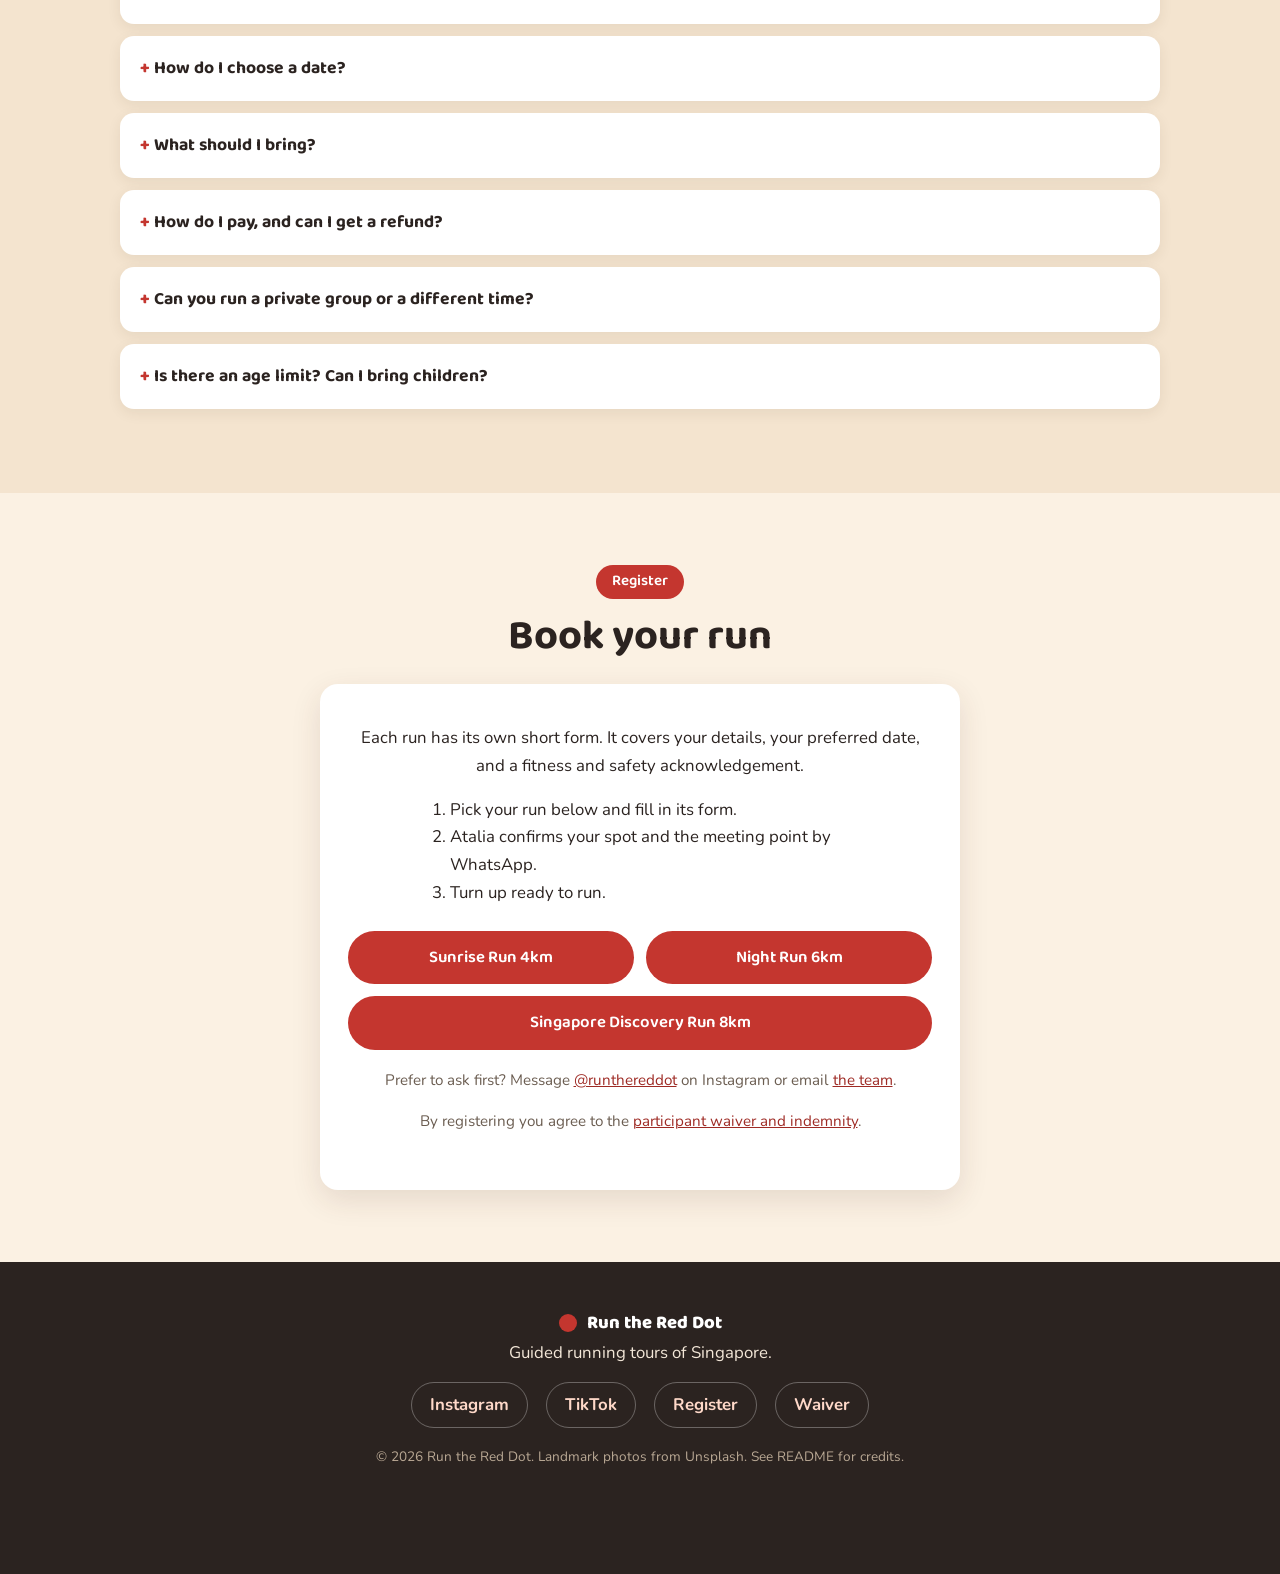
==== commit 125fbebc: "Update index.html" ====
--- a/index.html
+++ b/index.html
@@ -3,8 +3,8 @@
 <head>
 <meta charset="utf-8">
 <meta name="viewport" content="width=device-width, initial-scale=1">
-<title>Run the Red Dot | Guided running tours of Singapore</title>
-<meta name="description" content="See Singapore on the run. Small, beginner-friendly guided running tours through the city, the coast and the stories behind them. From S$35 per person.">
+<title>Run the Red Dot | Guided running tours in Singapore</title>
+<meta name="description" content="Experience Singapore in Motion. Run the Red Dot offers small-group running tours that combine sightseeing, local stories and an easy-paced run through the city. Choose from our Sunrise Run, Night Run and Singapore Discovery Run.">
 
 <!-- Social share preview (WhatsApp, Instagram DMs, etc.)
      og:url and og:image must be full absolute URLs or the link preview shows
@@ -48,8 +48,8 @@
 <header class="hero" id="top">
   <img class="hero-img" src="assets/img/hero-marinabay-sunrise.jpg" alt="Singapore skyline across the water at sunrise">
   <div class="wrap">
-    <h1>See Singapore on the run</h1>
-    <p class="lead">Small guided running tours through the city and along the coast, with the stories that go with them. Relaxed pace, plenty of stops, beginner friendly.</p>
+    <h1>Experience Singapore in Motion</h1>
+    <p class="lead">Run the Red Dot offers small-group running tours that combine sightseeing, local stories and an easy-paced run through the city. Choose from our Sunrise Run, Night Run and Singapore Discovery Run</p>
     <div class="btn-row">
       <a class="btn" href="#register">Book a run</a>
       <a class="btn ghost" href="#tours">See the tours</a>
@@ -61,23 +61,23 @@
 <section id="how">
   <div class="wrap">
     <span class="pill">How it works</span>
-    <h2>Turn up, run a bit, learn a lot</h2>
-    <p>Every run is capped at 8 people so it stays personal. You run in easy sections, then stop for a story, a photo or a breather, then carry on. No one gets left behind and you do not need to be a confident runner.</p>
+    <h2>A simple way to experience Singapore on the run</h2>
+    <p>You don't have to be a fast or experienced runner. We run at a relaxed, conversational pace, with stops along the way for stories, photos and the best views. Groups are kept small, and no one gets left behind.</p>
     <div class="steps">
       <div class="step">
         <div class="num">1</div>
-        <h3>Pick a tour</h3>
-        <p>Three routes to choose from, ranging from 4 to 8km. Have a look below and see which one sounds like your kind of morning or evening.</p>
+        <h3>Select your tour</h3>
+        <p>Choose from three distinct running experiences, ranging from 4 to 8 km. Each route offers a different perspective of Singapore, from iconic landmarks to historic neighbourhoods.</p>
       </div>
       <div class="step">
         <div class="num">2</div>
-        <h3>Fill in the form</h3>
-        <p>Each run has a short form. Put in your preferred date and how many of you are coming, and Atalia confirms by WhatsApp.</p>
+        <h3>Make a booking</h3>
+        <p>Select your preferred tour date and indicate the number of participants. Once your booking is confirmed, you will receive the meeting point and essential tour information.</p>
       </div>
       <div class="step">
         <div class="num">3</div>
-        <h3>Meet and run</h3>
-        <p>Show up at the meeting point in running gear with some water. Atalia takes care of the route and the rest.</p>
+        <h3>Meet your guide</h3>
+        <p>Arrive at the designated meeting point. Your licensed tourist guide will lead the route, set a comfortable group pace and provide commentary throughout the experience.</p>
       </div>
     </div>
   </div>
@@ -87,7 +87,7 @@
 <section id="tours" class="tint">
   <div class="wrap">
     <span class="pill">The tours</span>
-    <h2>Three ways to run the red dot</h2>
+    <h2>Choose Your Singapore Running Experience</h2>
 
     <!-- ---- SUNRISE ---- -->
     <article class="tour sunrise">
@@ -195,8 +195,19 @@
         <div class="placeholder">Photo of Atalia goes here<br>(a running shot works well)</div>
       </div>
       <div>
-        <p>Atalia is the guide behind Run the Red Dot. Running has always been one of her favourite ways to get to know a place, and Run the Red Dot brings together her love of running, storytelling and Singapore.</p>
-        <p class="tour-note">TODO for Atalia: rewrite this in your own words. How you got into running, your background, why you started guiding people around Singapore, what you want people to take away from a run.</p>
+        <p>Hi, I’m Atalia!
+
+If it involves running, travelling, adventure or trying something new, I’m probably in.
+
+I’ve been running since my school days, and I’ve always had an adventurous streak. Whether it’s exploring a new country, riding my motorbike around Singapore or saying yes to something I’ve never tried before, I love experiences that take me somewhere new.
+
+Running has become one of my favourite ways to discover a place. You see more, notice the little things and experience a city in a completely different way.
+
+That’s how Run the Red Dot started. I wanted to share that experience with travellers — combining running, adventure and the stories of the city I call home.
+
+My runs are relaxed and easy-going. We’ll run, chat, stop for stories and photos, and explore Singapore together.
+
+Come run with me — and let’s see where the Red Dot takes us.</p>
       </div>
     </div>
   </div>
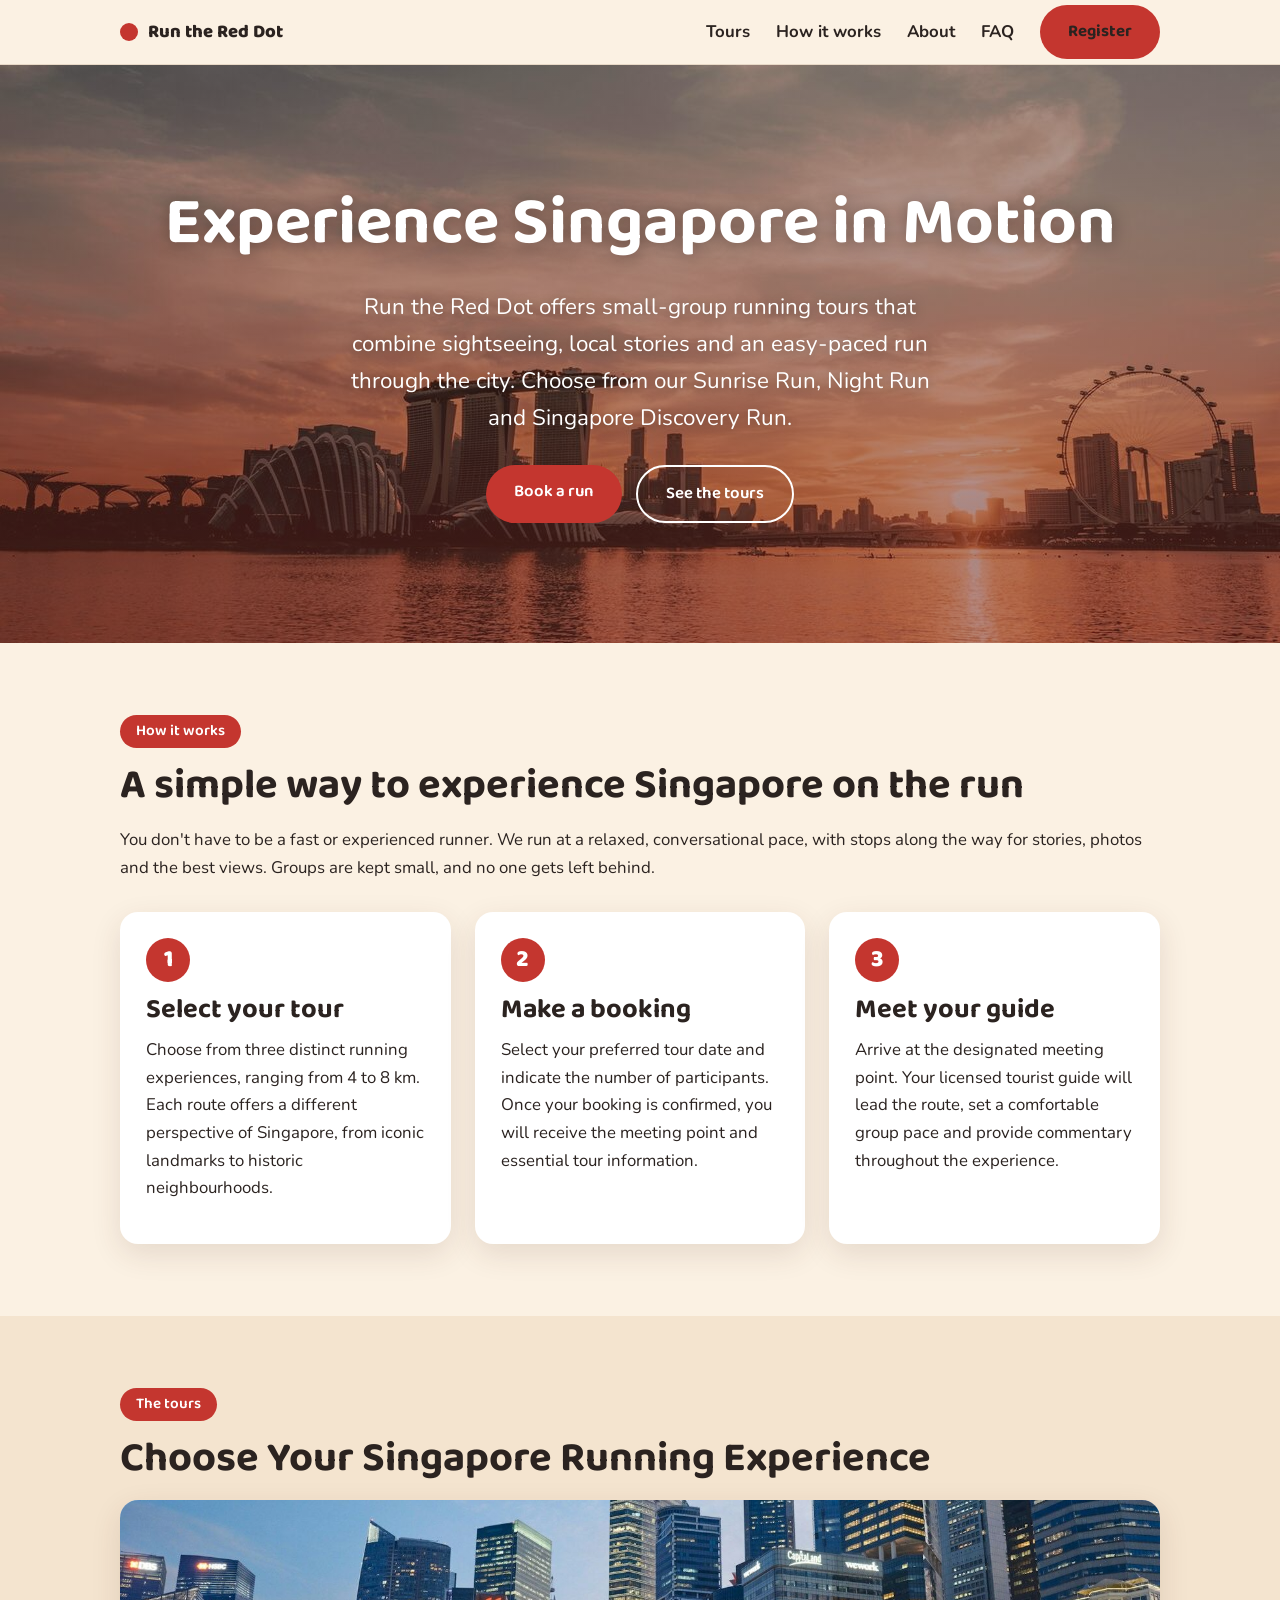
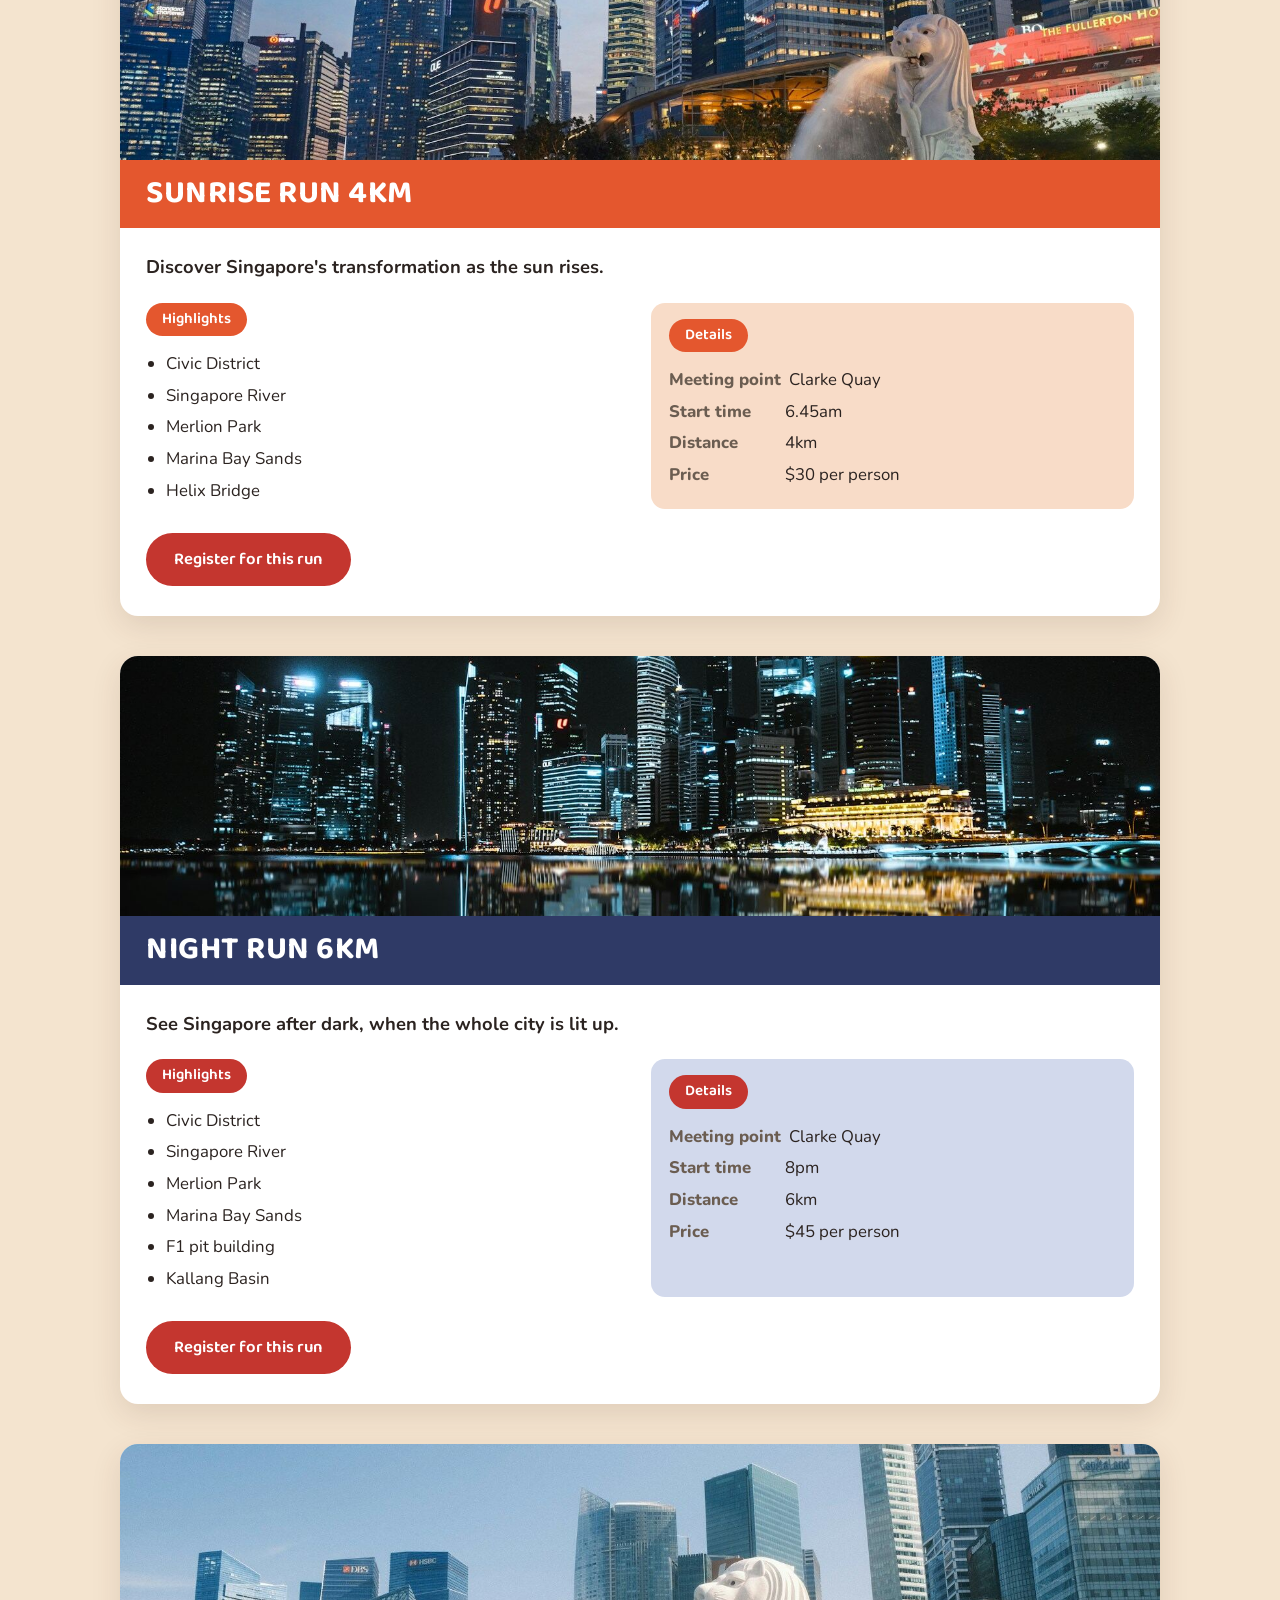
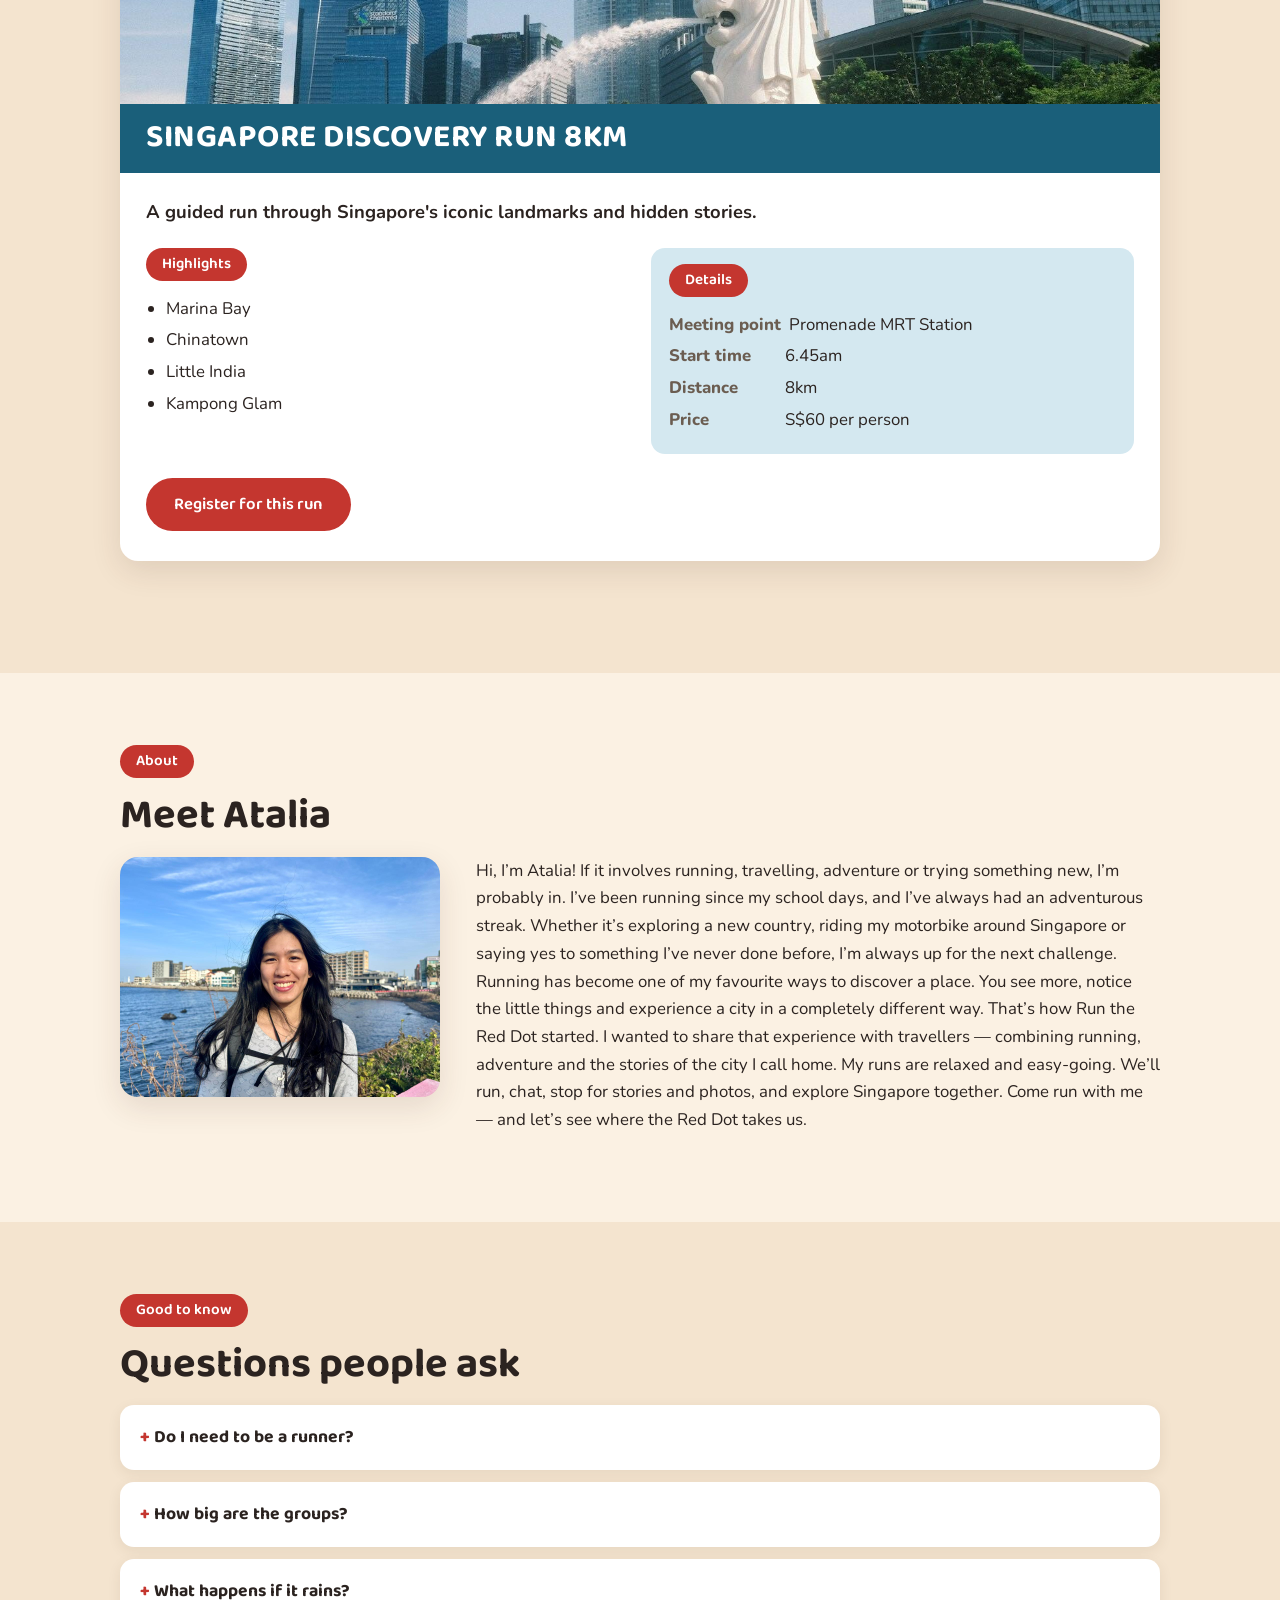
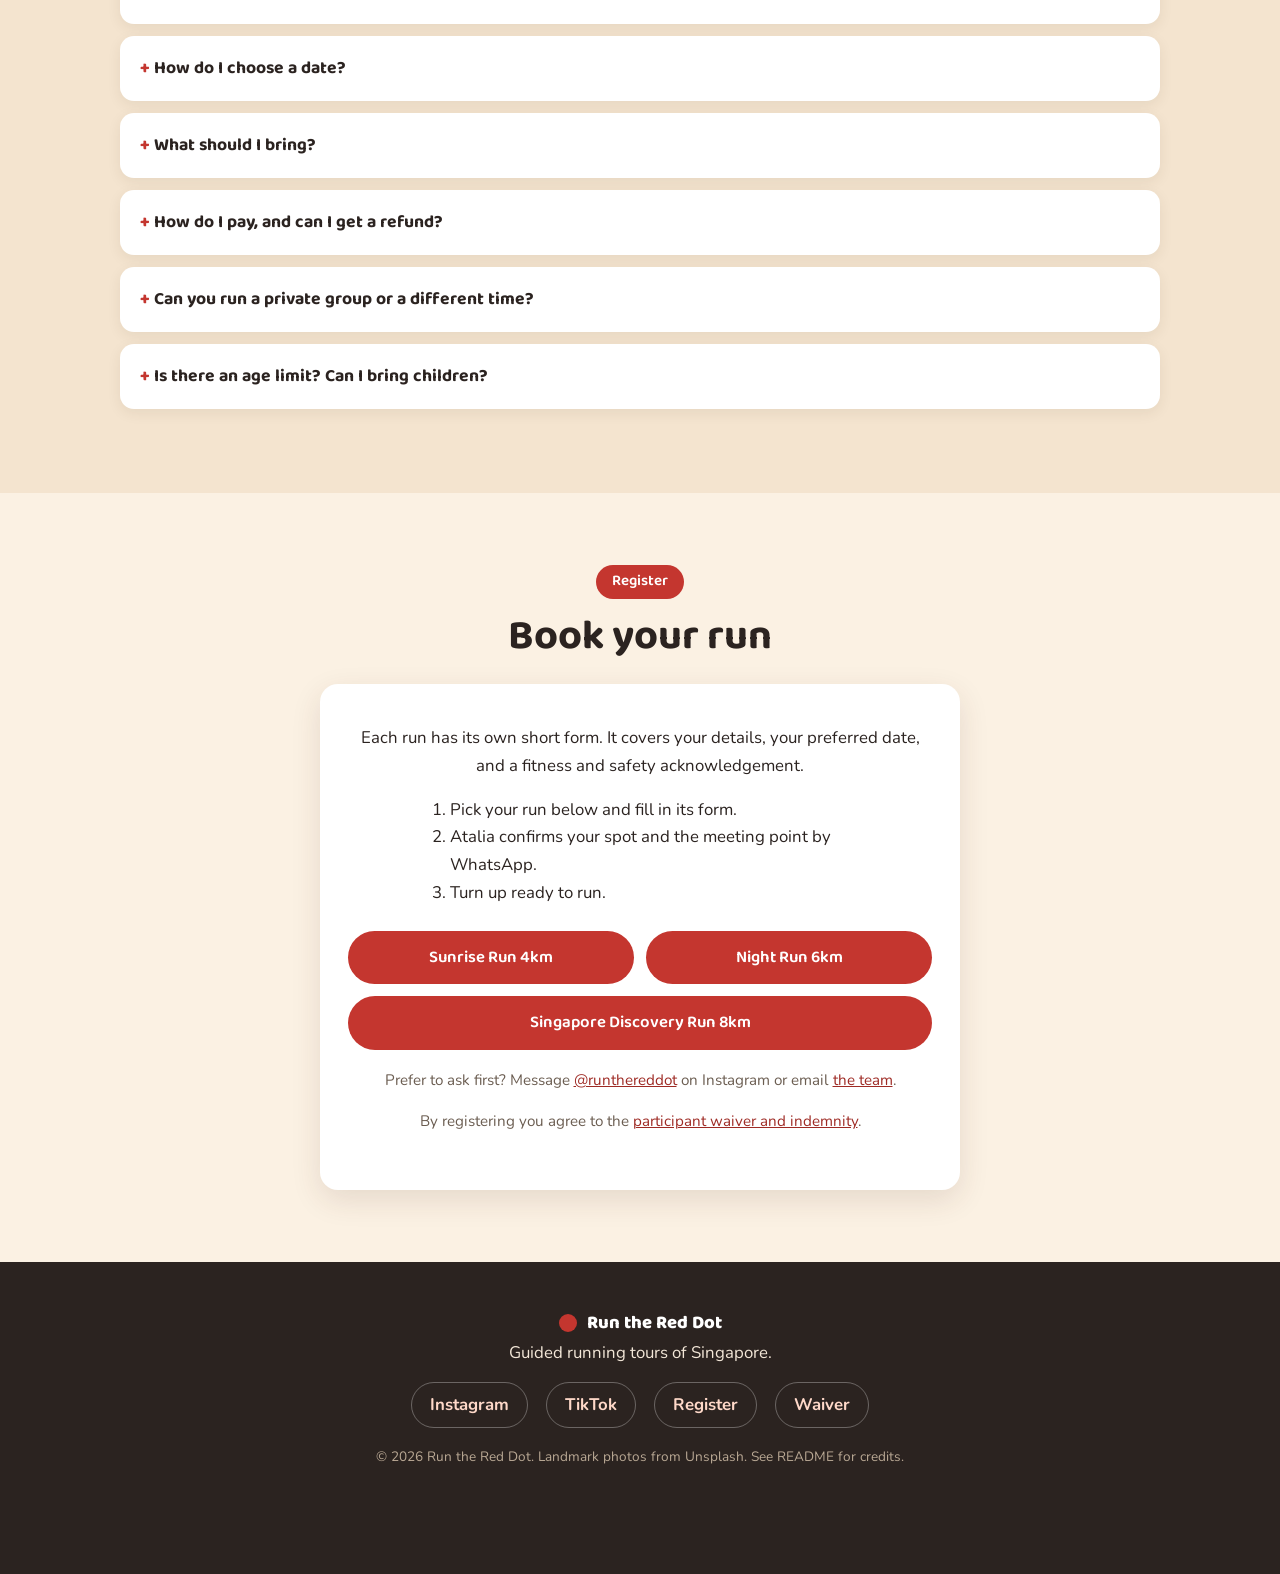
==== commit 4df787e4: "Add Atalia profile photo to Meet Atalia section" ====
--- a/index.html
+++ b/index.html
@@ -4,7 +4,7 @@
 <meta charset="utf-8">
 <meta name="viewport" content="width=device-width, initial-scale=1">
 <title>Run the Red Dot | Guided running tours in Singapore</title>
-<meta name="description" content="Experience Singapore in Motion. Run the Red Dot offers small-group running tours that combine sightseeing, local stories and an easy-paced run through the city. Choose from our Sunrise Run, Night Run and Singapore Discovery Run.">
+<meta name="description" content="Experience Singapore in Motion. Run the Red Dot offers small-group running tours that combine sightseeing, local stories and an easy-paced run through the city. Choose from sunrise, night and discovery tours across Singapore.">
 
 <!-- Social share preview (WhatsApp, Instagram DMs, etc.)
      og:url and og:image must be full absolute URLs or the link preview shows
@@ -49,7 +49,7 @@
   <img class="hero-img" src="assets/img/hero-marinabay-sunrise.jpg" alt="Singapore skyline across the water at sunrise">
   <div class="wrap">
     <h1>Experience Singapore in Motion</h1>
-    <p class="lead">Run the Red Dot offers small-group running tours that combine sightseeing, local stories and an easy-paced run through the city. Choose from our Sunrise Run, Night Run and Singapore Discovery Run</p>
+    <p class="lead">Run the Red Dot offers small-group running tours that combine sightseeing, local stories and an easy-paced run through the city. Choose from our Sunrise Run, Night Run and Singapore Discovery Run.</p>
     <div class="btn-row">
       <a class="btn" href="#register">Book a run</a>
       <a class="btn ghost" href="#tours">See the tours</a>
@@ -192,14 +192,14 @@
     <h2>Meet Atalia</h2>
     <div class="about-grid">
       <div class="about-photo">
-        <div class="placeholder">Photo of Atalia goes here<br>(a running shot works well)</div>
+        <img class="about-photo-img" src="assets/img/ataliapic.jpeg" alt="Atalia, founder of Run the Red Dot">
       </div>
       <div>
         <p>Hi, I’m Atalia!
 
 If it involves running, travelling, adventure or trying something new, I’m probably in.
 
-I’ve been running since my school days, and I’ve always had an adventurous streak. Whether it’s exploring a new country, riding my motorbike around Singapore or saying yes to something I’ve never tried before, I love experiences that take me somewhere new.
+I’ve been running since my school days, and I’ve always had an adventurous streak. Whether it’s exploring a new country, riding my motorbike around Singapore or saying yes to something I’ve never done before, I’m always up for the next challenge.
 
 Running has become one of my favourite ways to discover a place. You see more, notice the little things and experience a city in a completely different way.
 
@@ -221,7 +221,7 @@
 
     <details>
       <summary>Do I need to be a runner?</summary>
-      <p>No. The pace is relaxed and beginner friendly. You run in short sections and stop often for stories, photos and rest. If you can walk briskly for a few kilometres you will be fine. Tell Atalia in the form if there's anything she should know.</p>
+      <p>No. The pace is relaxed and beginner friendly. You run in short sections and stop often for stories, photos and rest. If you can walk briskly for a few kilometres you will be fine. Tell us your fitness level when you register, and we’ll help you pick the right tour.</p>
     </details>
 
     <details>
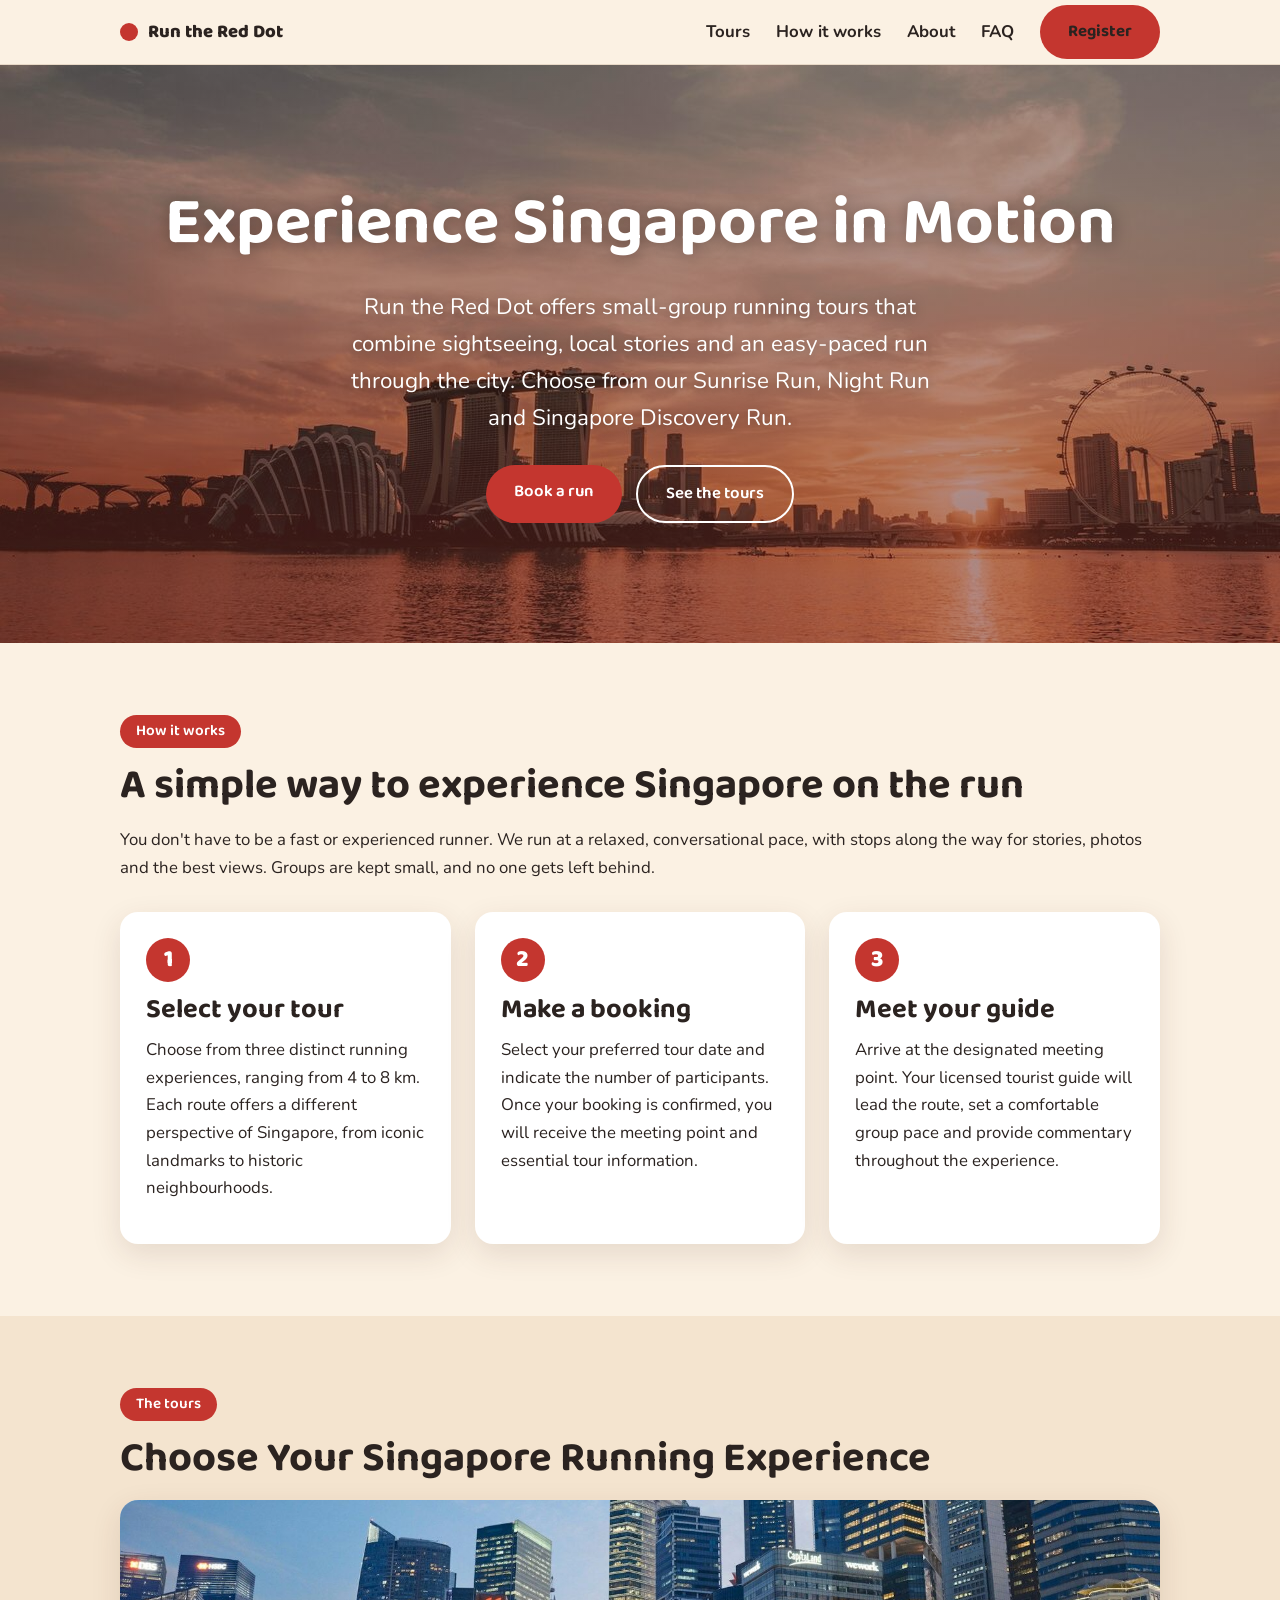
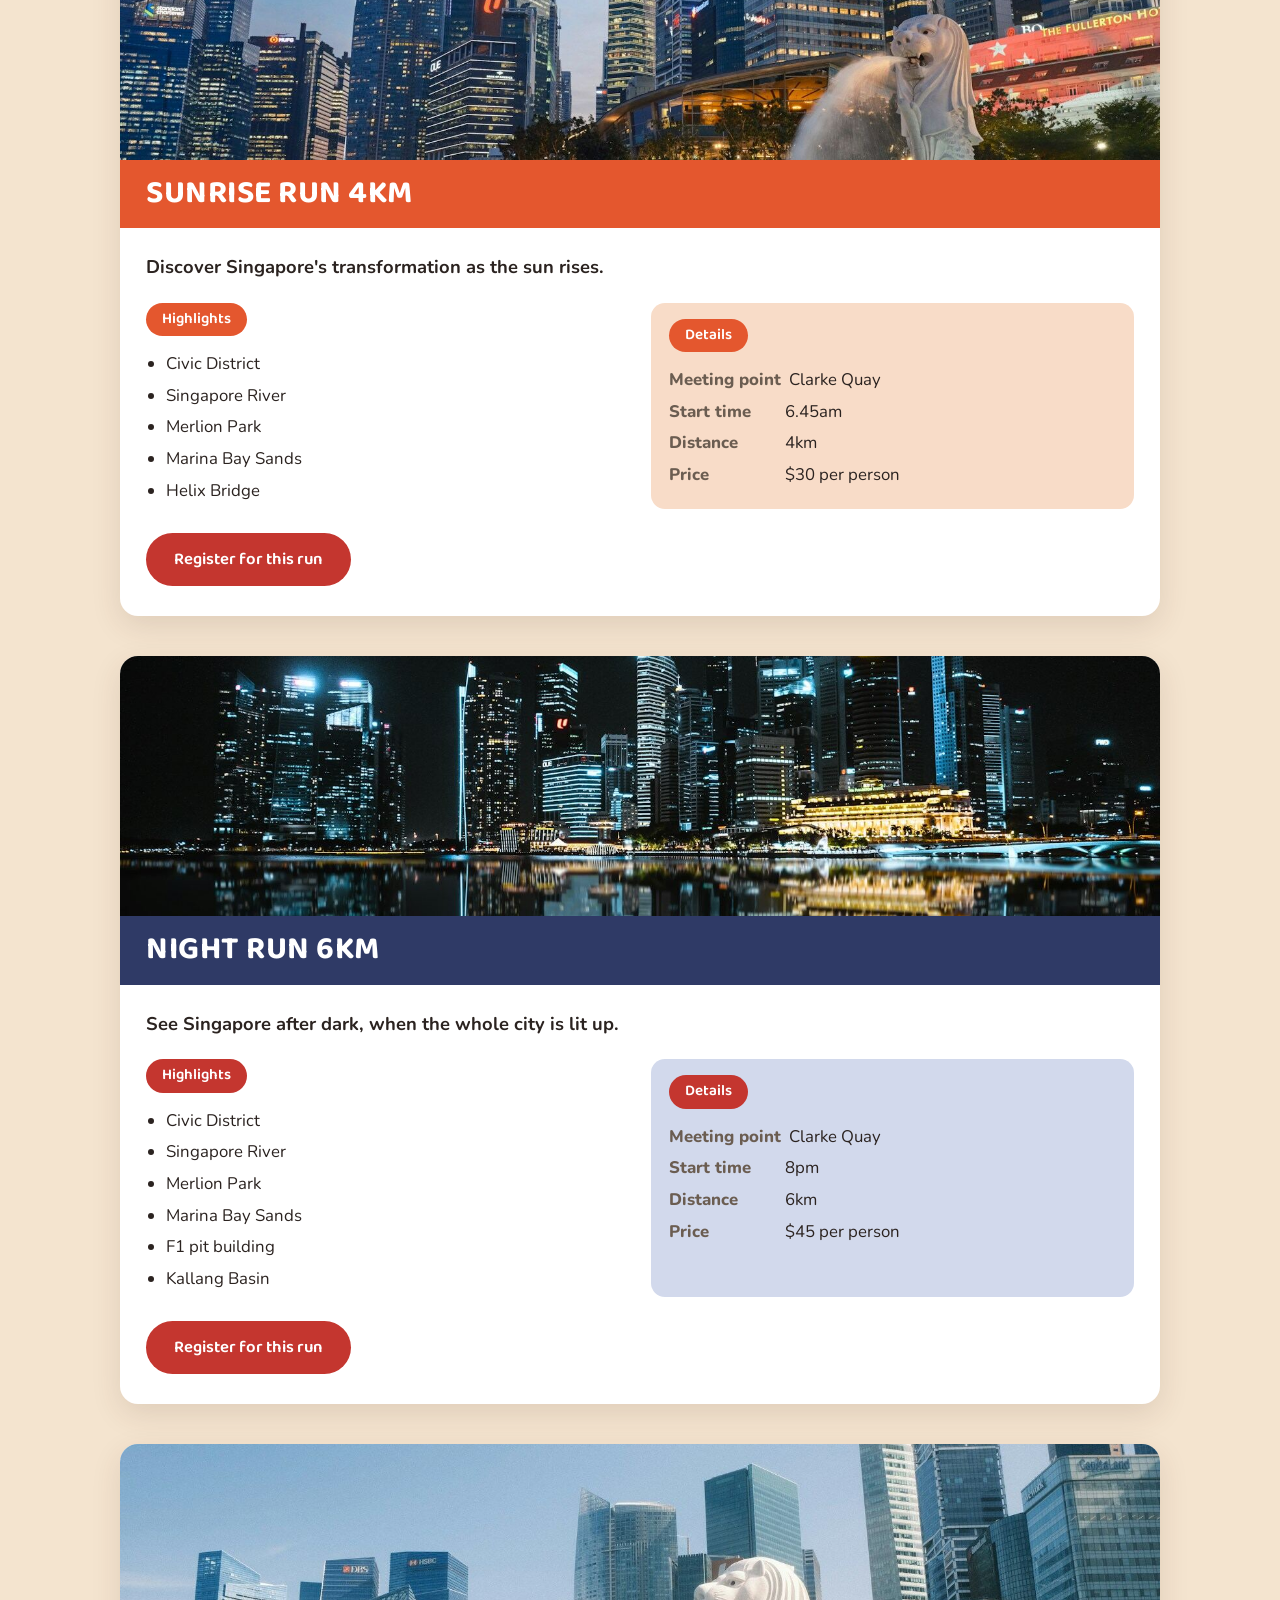
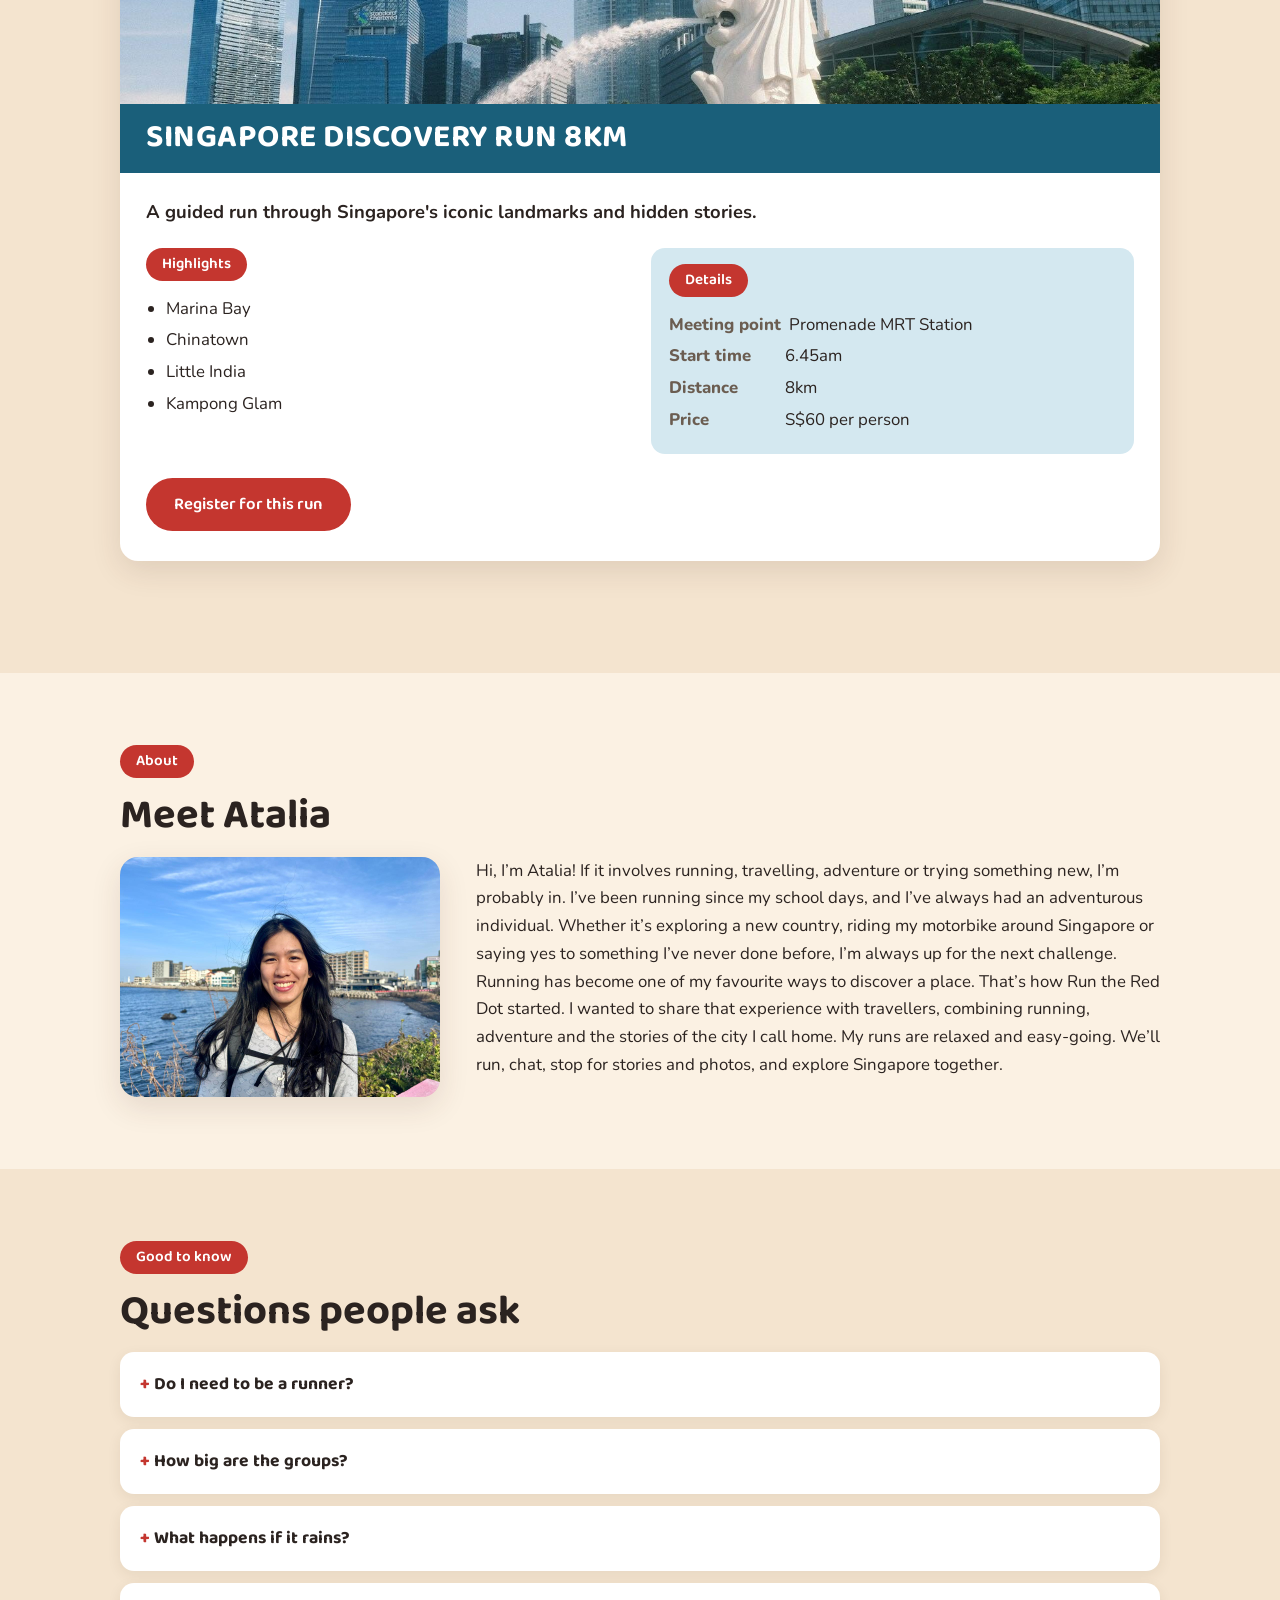
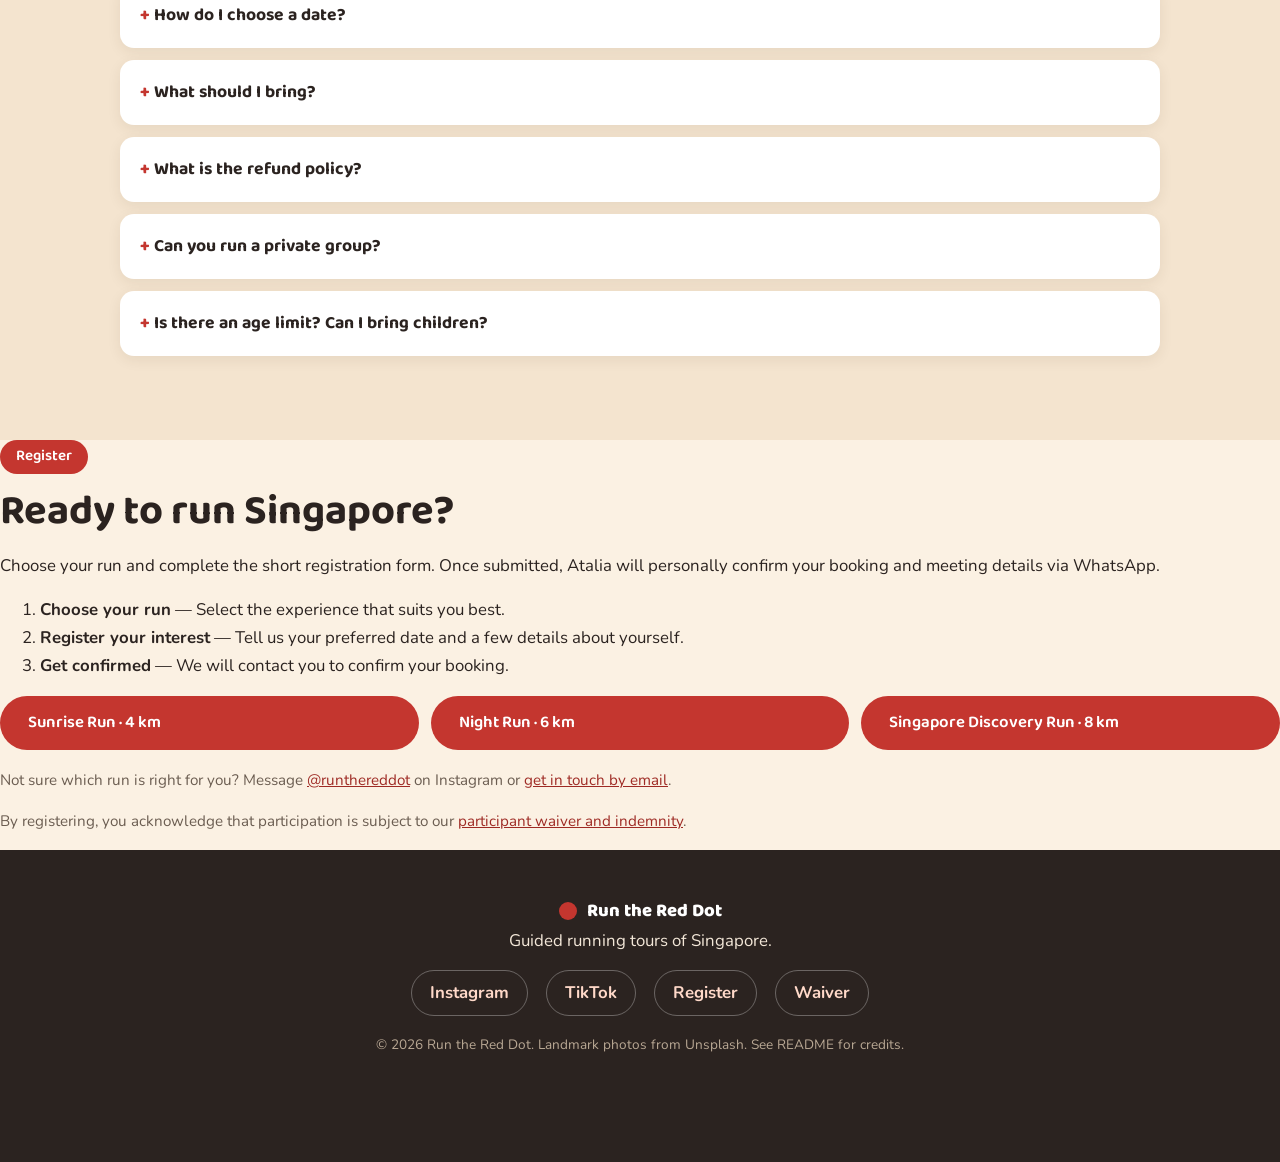
==== commit c4e4db6b: "Update index.html" ====
--- a/index.html
+++ b/index.html
@@ -199,15 +199,12 @@
 
 If it involves running, travelling, adventure or trying something new, I’m probably in.
 
-I’ve been running since my school days, and I’ve always had an adventurous streak. Whether it’s exploring a new country, riding my motorbike around Singapore or saying yes to something I’ve never done before, I’m always up for the next challenge.
-
-Running has become one of my favourite ways to discover a place. You see more, notice the little things and experience a city in a completely different way.
-
-That’s how Run the Red Dot started. I wanted to share that experience with travellers — combining running, adventure and the stories of the city I call home.
-
-My runs are relaxed and easy-going. We’ll run, chat, stop for stories and photos, and explore Singapore together.
-
-Come run with me — and let’s see where the Red Dot takes us.</p>
+I’ve been running since my school days, and I’ve always had an adventurous individual. Whether it’s exploring a new country, riding my motorbike around Singapore or saying yes to something I’ve never done before, I’m always up for the next challenge.
+
+Running has become one of my favourite ways to discover a place.
+That’s how Run the Red Dot started. I wanted to share that experience with travellers, combining running, adventure and the stories of the city I call home.
+
+My runs are relaxed and easy-going. We’ll run, chat, stop for stories and photos, and explore Singapore together.</p>
       </div>
     </div>
   </div>
@@ -221,7 +218,7 @@
 
     <details>
       <summary>Do I need to be a runner?</summary>
-      <p>No. The pace is relaxed and beginner friendly. You run in short sections and stop often for stories, photos and rest. If you can walk briskly for a few kilometres you will be fine. Tell us your fitness level when you register, and we’ll help you pick the right tour.</p>
+      <p>No. The pace is relaxed and beginner friendly. You run in short sections and stop often for stories, photos and rest. </p>
     </details>
 
     <details>
@@ -231,63 +228,70 @@
 
     <details>
       <summary>What happens if it rains?</summary>
-      <p>The route may be adjusted, shortened, delayed or cancelled because of weather, public events, closures, crowd conditions or safety concerns. Atalia will be in touch by WhatsApp if anything changes.</p>
+      <p>The route may be adjusted, shortened, delayed or cancelled because of weather, public events, closures, crowd conditions or safety concerns. We will be in touch by WhatsApp if anything changes.</p>
     </details>
 
     <details>
       <summary>How do I choose a date?</summary>
-      <p>You put your preferred date in the registration form. Atalia will confirm the date and the exact meeting spot with you by WhatsApp.</p>
+      <p>You put your preferred date in the registration form. We will confirm the date and the exact meeting spot with you by WhatsApp.</p>
     </details>
 
     <details>
       <summary>What should I bring?</summary>
-      <p class="todo">TODO for Atalia: fill this in. For example running shoes, water, a small amount of cash or a way to pay, sun protection, a light rain layer.</p>
-    </details>
-
-    <details>
-      <summary>How do I pay, and can I get a refund?</summary>
-      <p class="todo">TODO for Atalia: add your payment method (PayNow, cash on the day, bank transfer) and your cancellation and refund policy. This one matters, people will ask before they book.</p>
-    </details>
-
-    <details>
-      <summary>Can you run a private group or a different time?</summary>
-      <p class="todo">TODO for Atalia: say whether you take private bookings, minimum numbers, and how far ahead to ask.</p>
+      <p class="todo">Running shoes, water, a small amount of cash or a way to pay, sun protection, a light rain layer.</p>
+    </details>
+
+    <details>
+      <summary>What is the refund policy?</summary>
+      <p class="todo">Full refund if booking is cancelled 24h before start of tour. </p>
+    </details>
+
+    <details>
+      <summary>Can you run a private group?</summary>
+      <p class="todo">Yes, drop us a message and we will get in touch.</p>
     </details>
 
     <details>
       <summary>Is there an age limit? Can I bring children?</summary>
-      <p class="todo">TODO for Atalia: add your minimum age and whether under 18s need an adult with them.</p>
+      <p class="todo">As long as your child can run the selected distance. </p>
     </details>
   </div>
 </section>
 
 <!-- ============ REGISTER ============ -->
-<section id="register" class="register">
-  <div class="wrap">
-    <span class="pill">Register</span>
-    <h2>Book your run</h2>
-    <div class="card">
-      <p>Each run has its own short form. It covers your details, your preferred date, and a fitness and safety acknowledgement.</p>
-      <ol>
-        <li>Pick your run below and fill in its form.</li>
-        <li>Atalia confirms your spot and the meeting point by WhatsApp.</li>
-        <li>Turn up ready to run.</li>
-      </ol>
-      <div class="form-links">
-        <a class="btn" data-form="sunrise" href="#">Sunrise Run 4km</a>
-        <a class="btn" data-form="night" href="#">Night Run 6km</a>
-        <a class="btn" data-form="discovery" href="#">Singapore Discovery Run 8km</a>
-      </div>
-      <p class="tour-note" style="margin-top:18px">
-        Prefer to ask first? Message <a href="https://www.instagram.com/runthereddot/">@runthereddot</a> on Instagram
-        or email <a data-email href="#">the team</a>.
-      </p>
-      <p class="tour-note">
-        By registering you agree to the
-        <a href="waiver.html">participant waiver and indemnity</a>.
-      </p>
-    </div>
-  </div>
+<span class="pill">Register</span>
+<h2>Ready to run Singapore?</h2>
+
+<div class="card">
+  <p>
+    Choose your run and complete the short registration form.
+    Once submitted, Atalia will personally confirm your booking and
+    meeting details via WhatsApp.
+  </p>
+
+  <ol>
+    <li><strong>Choose your run</strong> — Select the experience that suits you best.</li>
+    <li><strong>Register your interest</strong> — Tell us your preferred date and a few details about yourself.</li>
+    <li><strong>Get confirmed</strong> — We will contact you to confirm your booking.</li>
+  </ol>
+
+  <div class="form-links">
+    <a class="btn" data-form="sunrise" href="#">Sunrise Run · 4 km</a>
+    <a class="btn" data-form="night" href="#">Night Run · 6 km</a>
+    <a class="btn" data-form="discovery" href="#">Singapore Discovery Run · 8 km</a>
+  </div>
+
+  <p class="tour-note" style="margin-top:18px">
+    Not sure which run is right for you?
+    Message <a href="https://www.instagram.com/runthereddot/">@runthereddot</a>
+    on Instagram or <a data-email href="#">get in touch by email</a>.
+  </p>
+
+  <p class="tour-note">
+    By registering, you acknowledge that participation is subject to our
+    <a href="waiver.html">participant waiver and indemnity</a>.
+  </p>
+</div>
 </section>
 
 <!-- ============ FOOTER ============ -->
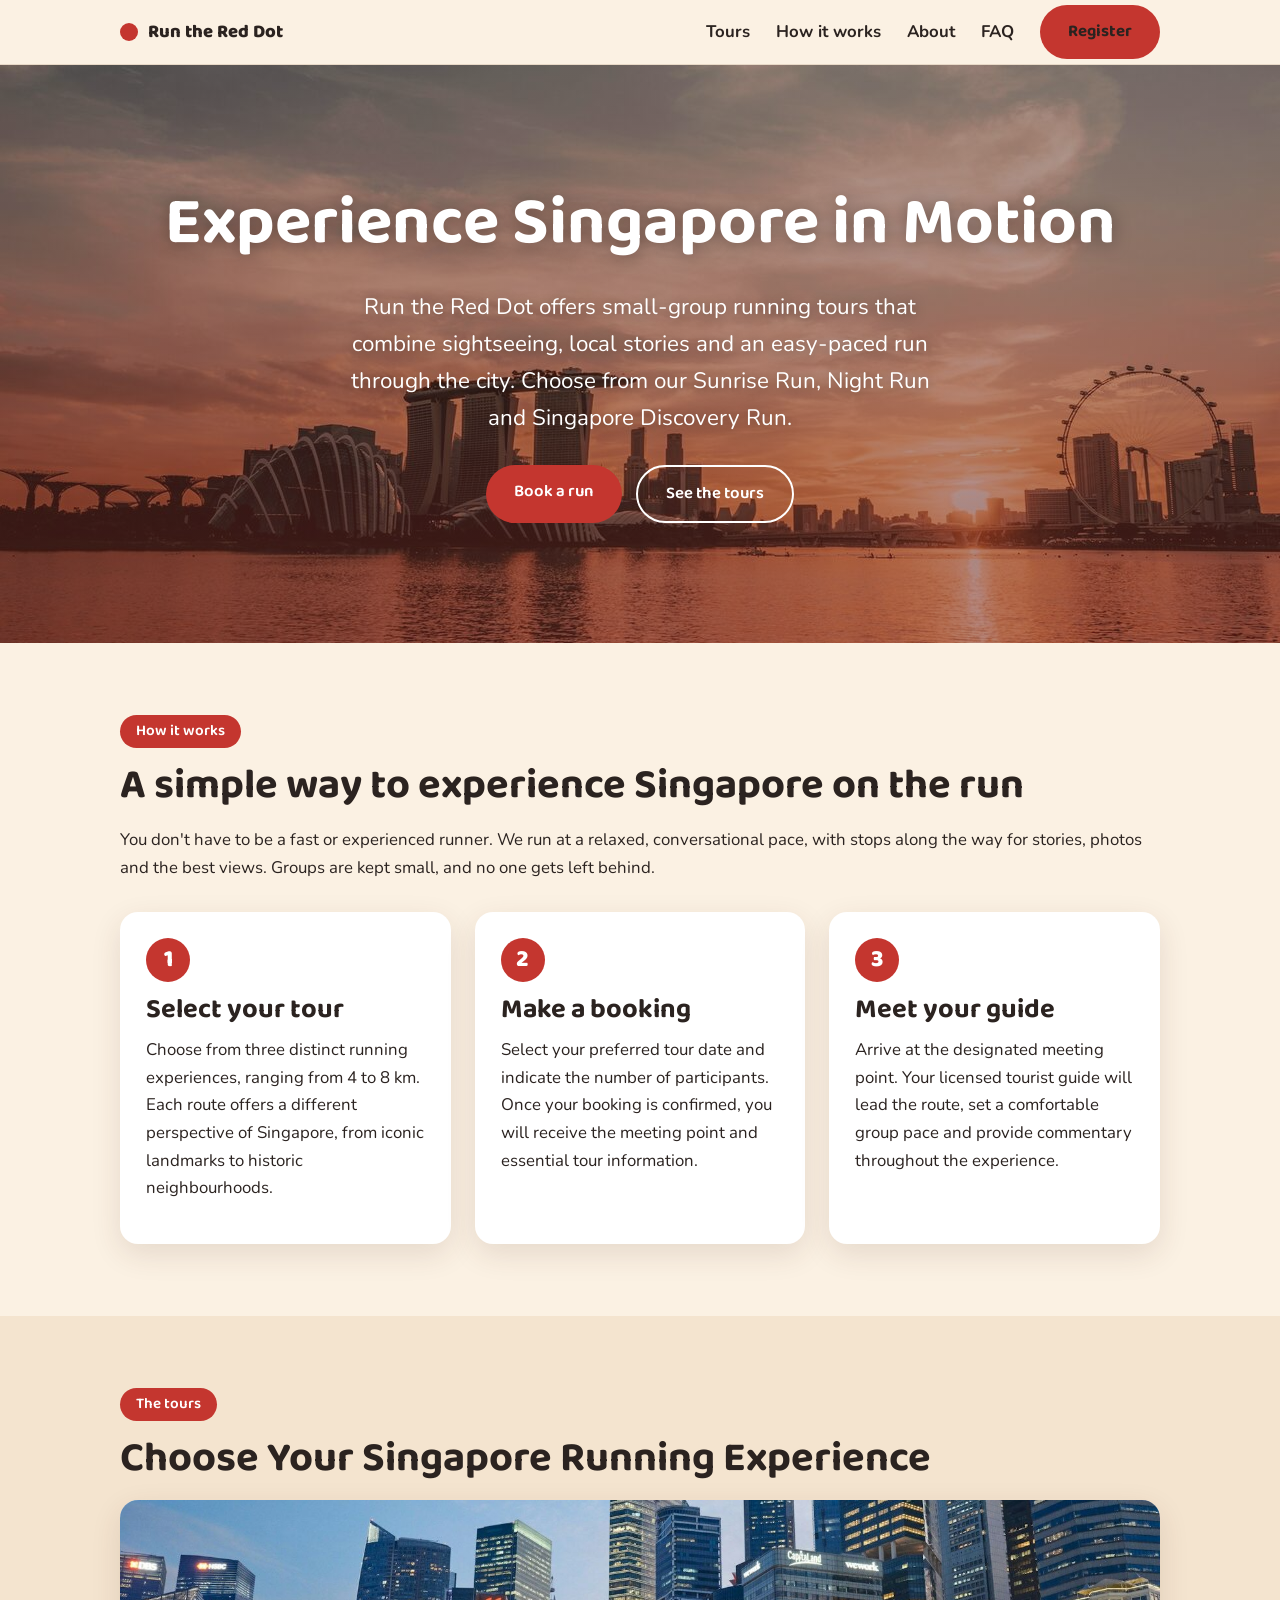
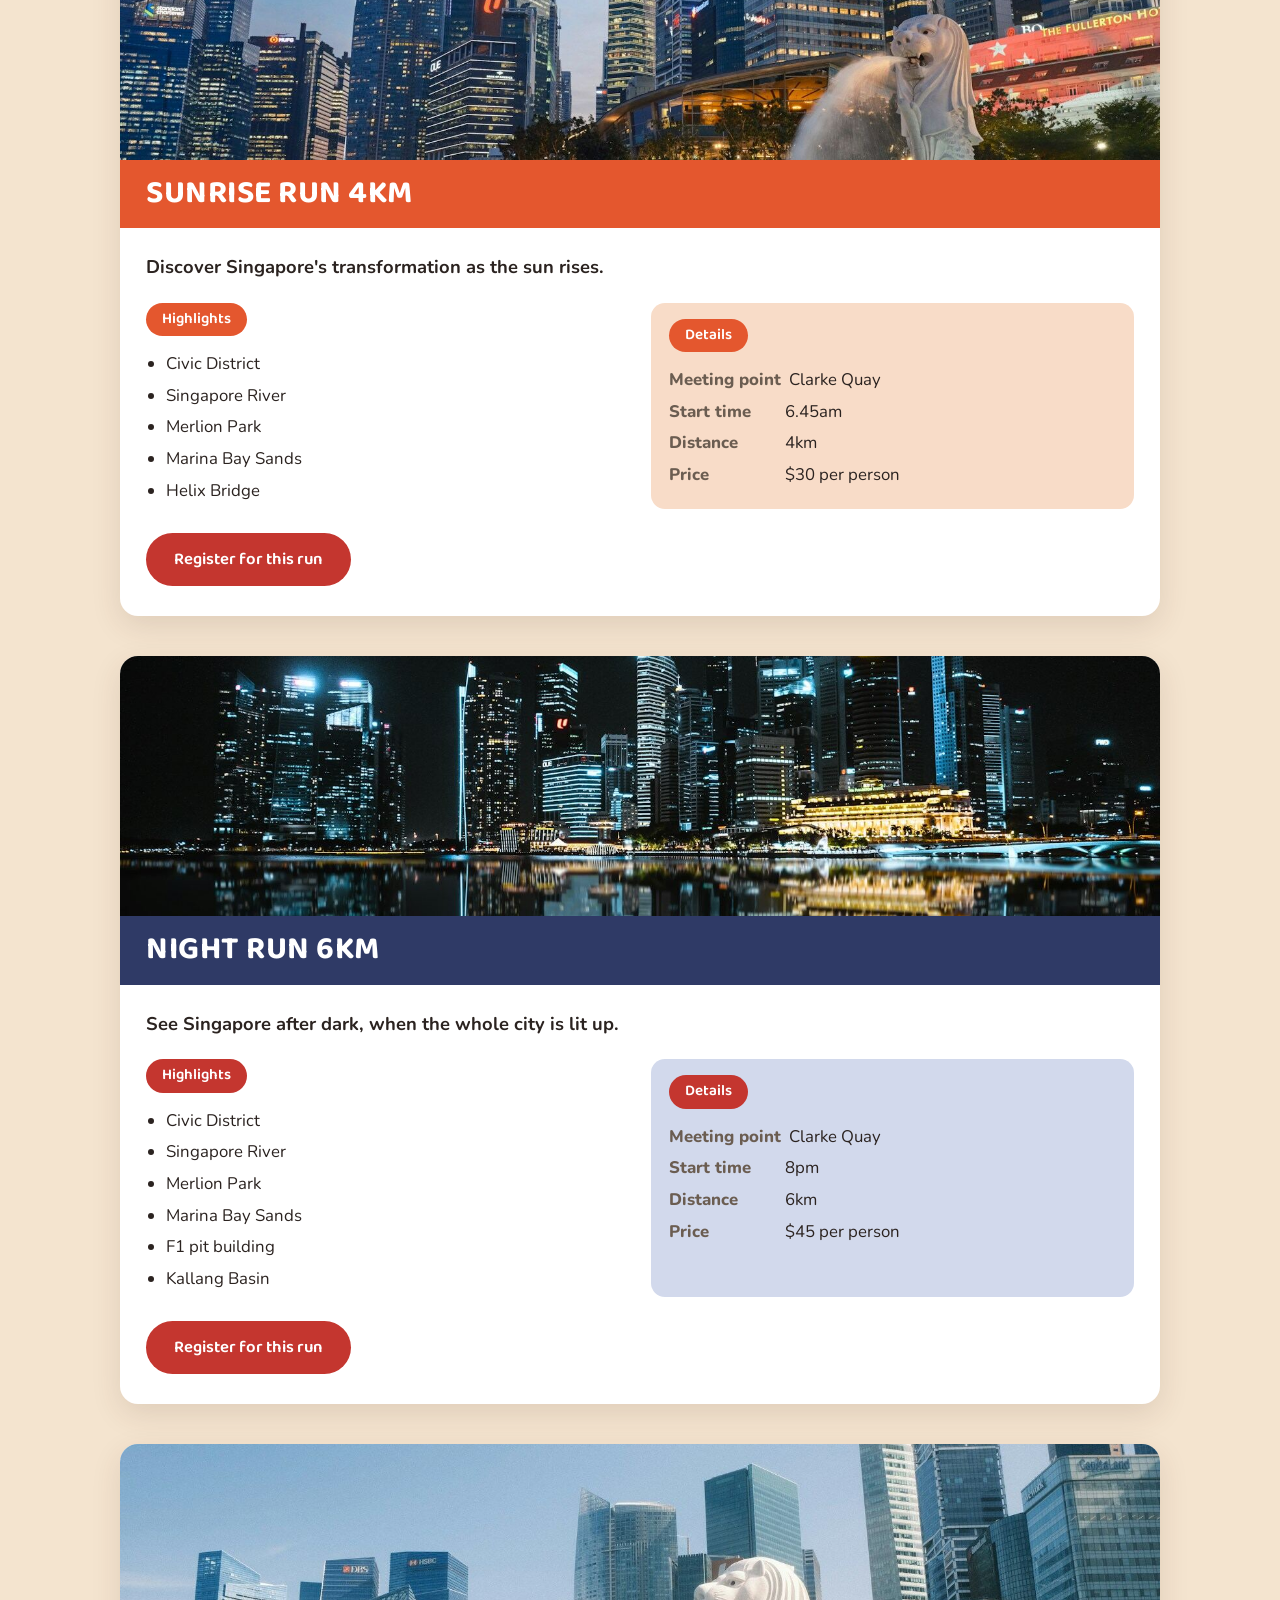
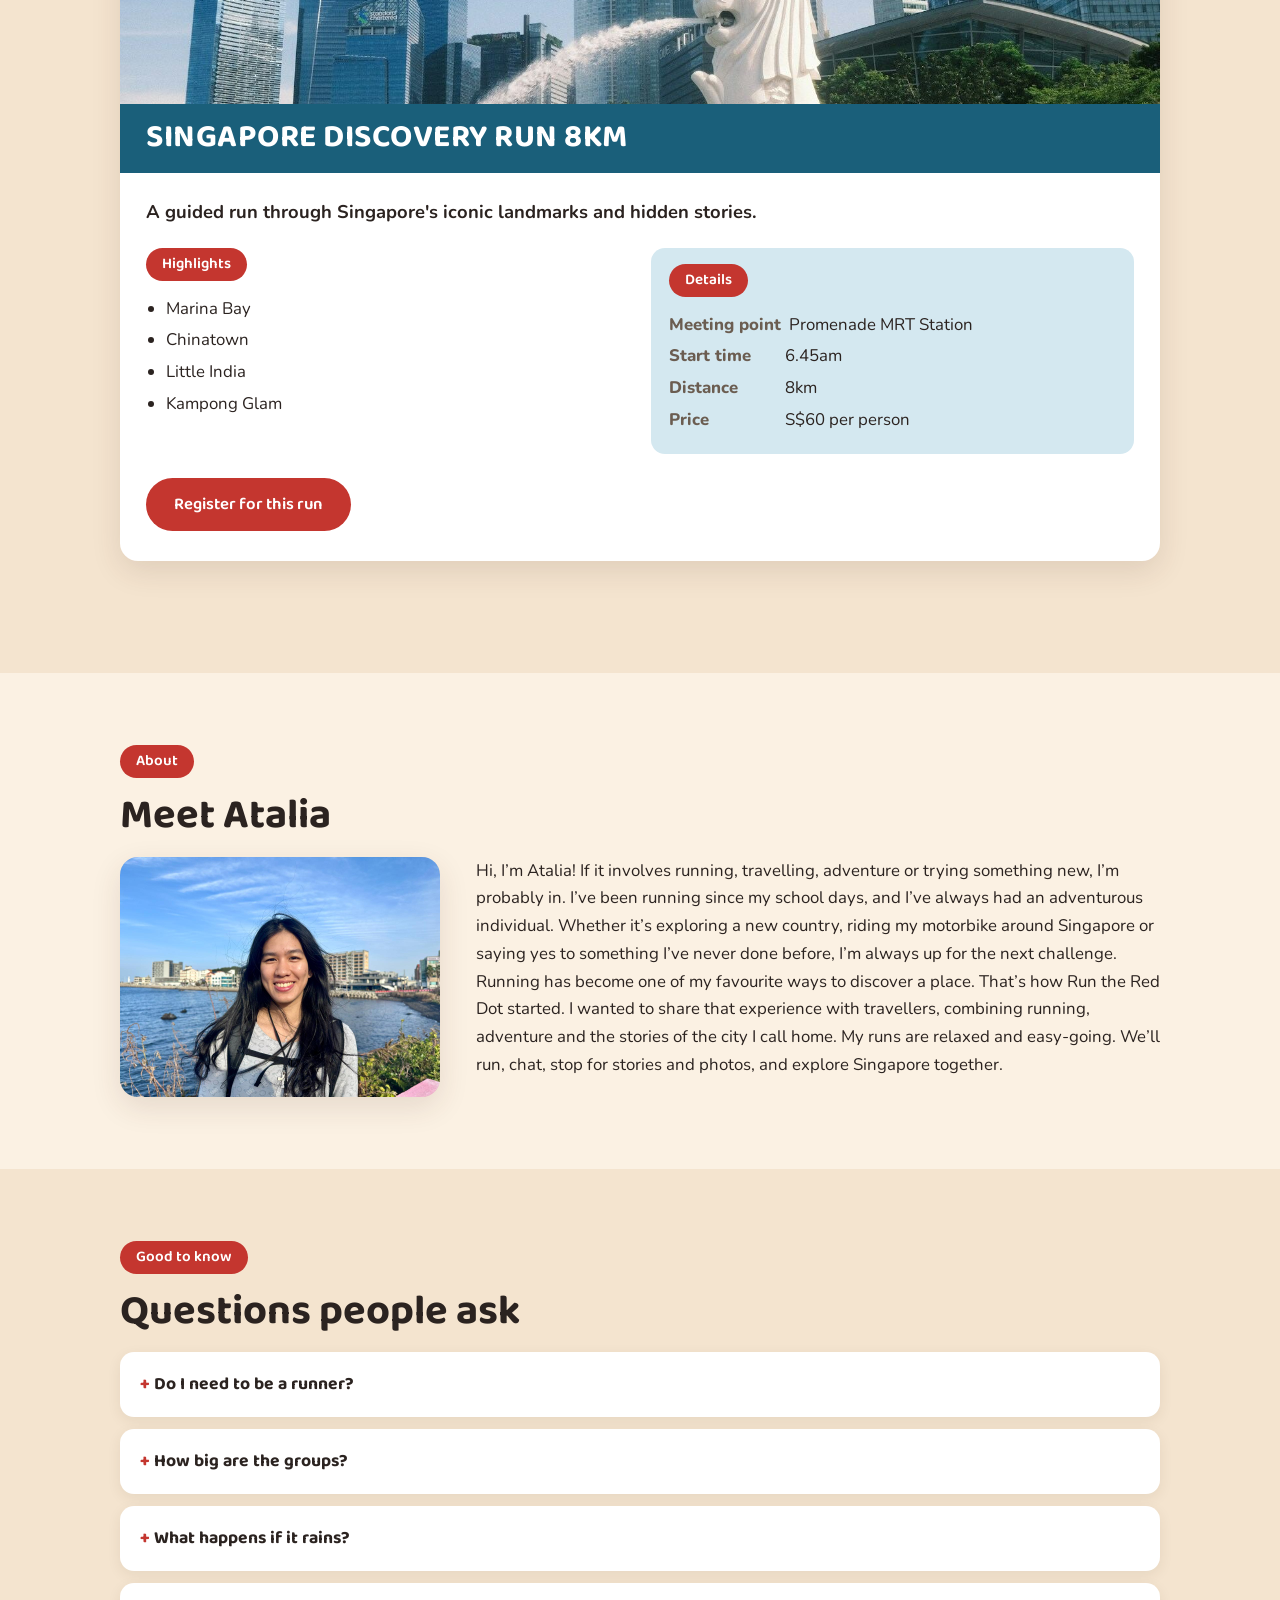
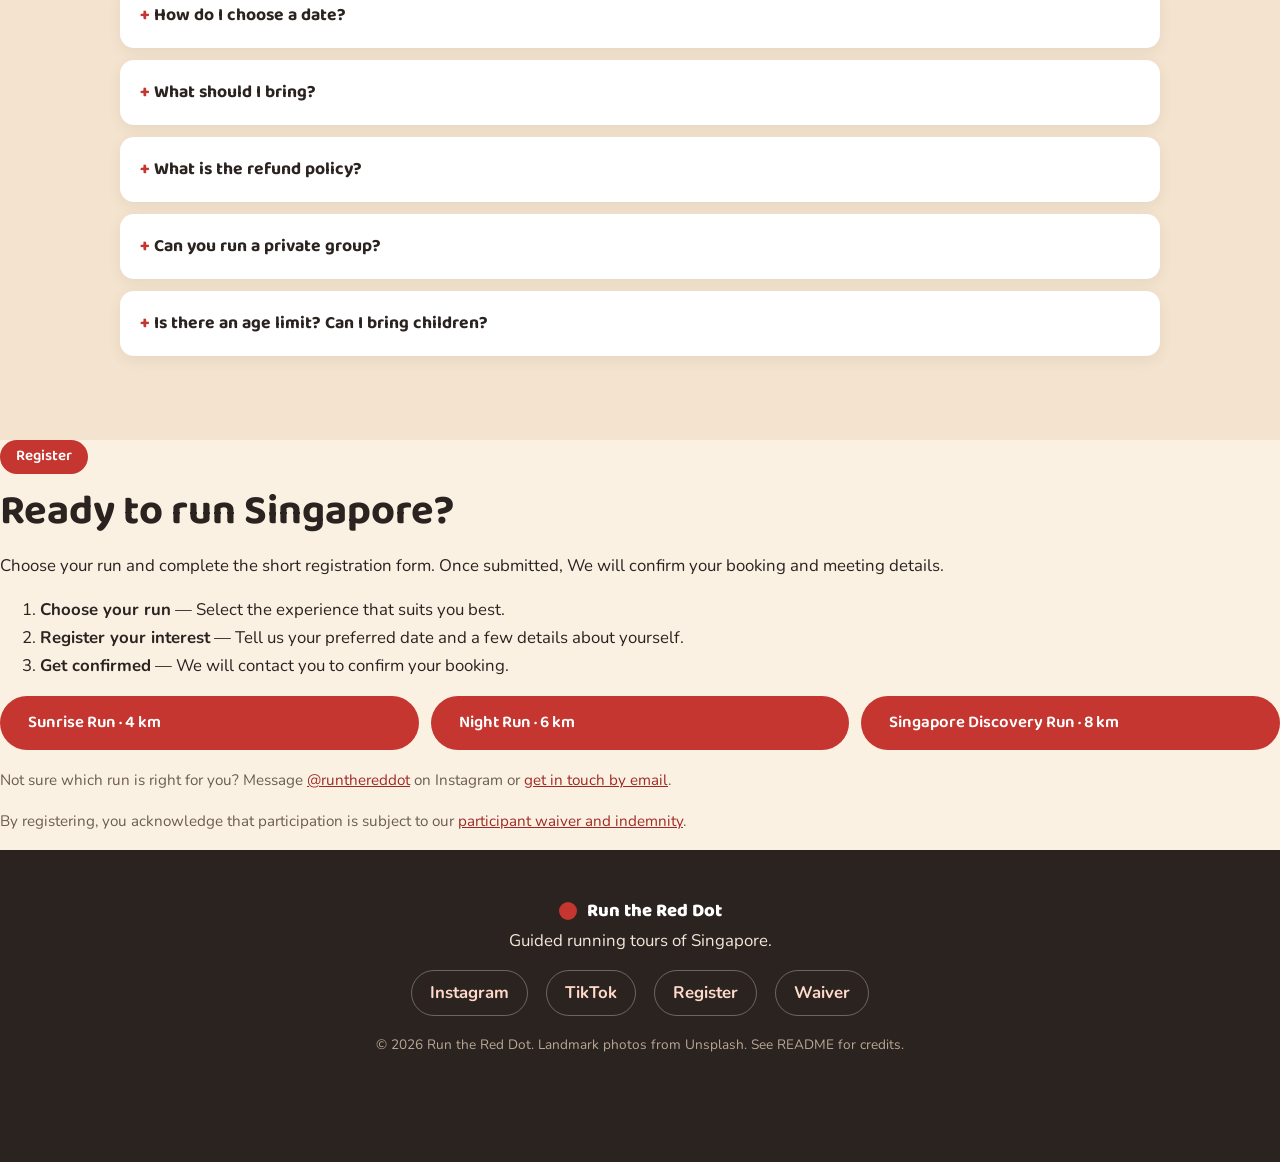
==== commit d29ebb26: "Update index.html" ====
--- a/index.html
+++ b/index.html
@@ -238,22 +238,22 @@
 
     <details>
       <summary>What should I bring?</summary>
-      <p class="todo">Running shoes, water, a small amount of cash or a way to pay, sun protection, a light rain layer.</p>
+      <p>Running shoes, water, comfortable clothes.</p>
     </details>
 
     <details>
       <summary>What is the refund policy?</summary>
-      <p class="todo">Full refund if booking is cancelled 24h before start of tour. </p>
+      <p>Full refund if booking is cancelled 24h before start of tour. </p>
     </details>
 
     <details>
       <summary>Can you run a private group?</summary>
-      <p class="todo">Yes, drop us a message and we will get in touch.</p>
+      <p>Yes, drop us a message and we will get in touch.</p>
     </details>
 
     <details>
       <summary>Is there an age limit? Can I bring children?</summary>
-      <p class="todo">As long as your child can run the selected distance. </p>
+      <p> As long as your child can run the selected distance. </p>
     </details>
   </div>
 </section>
@@ -265,8 +265,8 @@
 <div class="card">
   <p>
     Choose your run and complete the short registration form.
-    Once submitted, Atalia will personally confirm your booking and
-    meeting details via WhatsApp.
+    Once submitted, We will confirm your booking and
+    meeting details.
   </p>
 
   <ol>
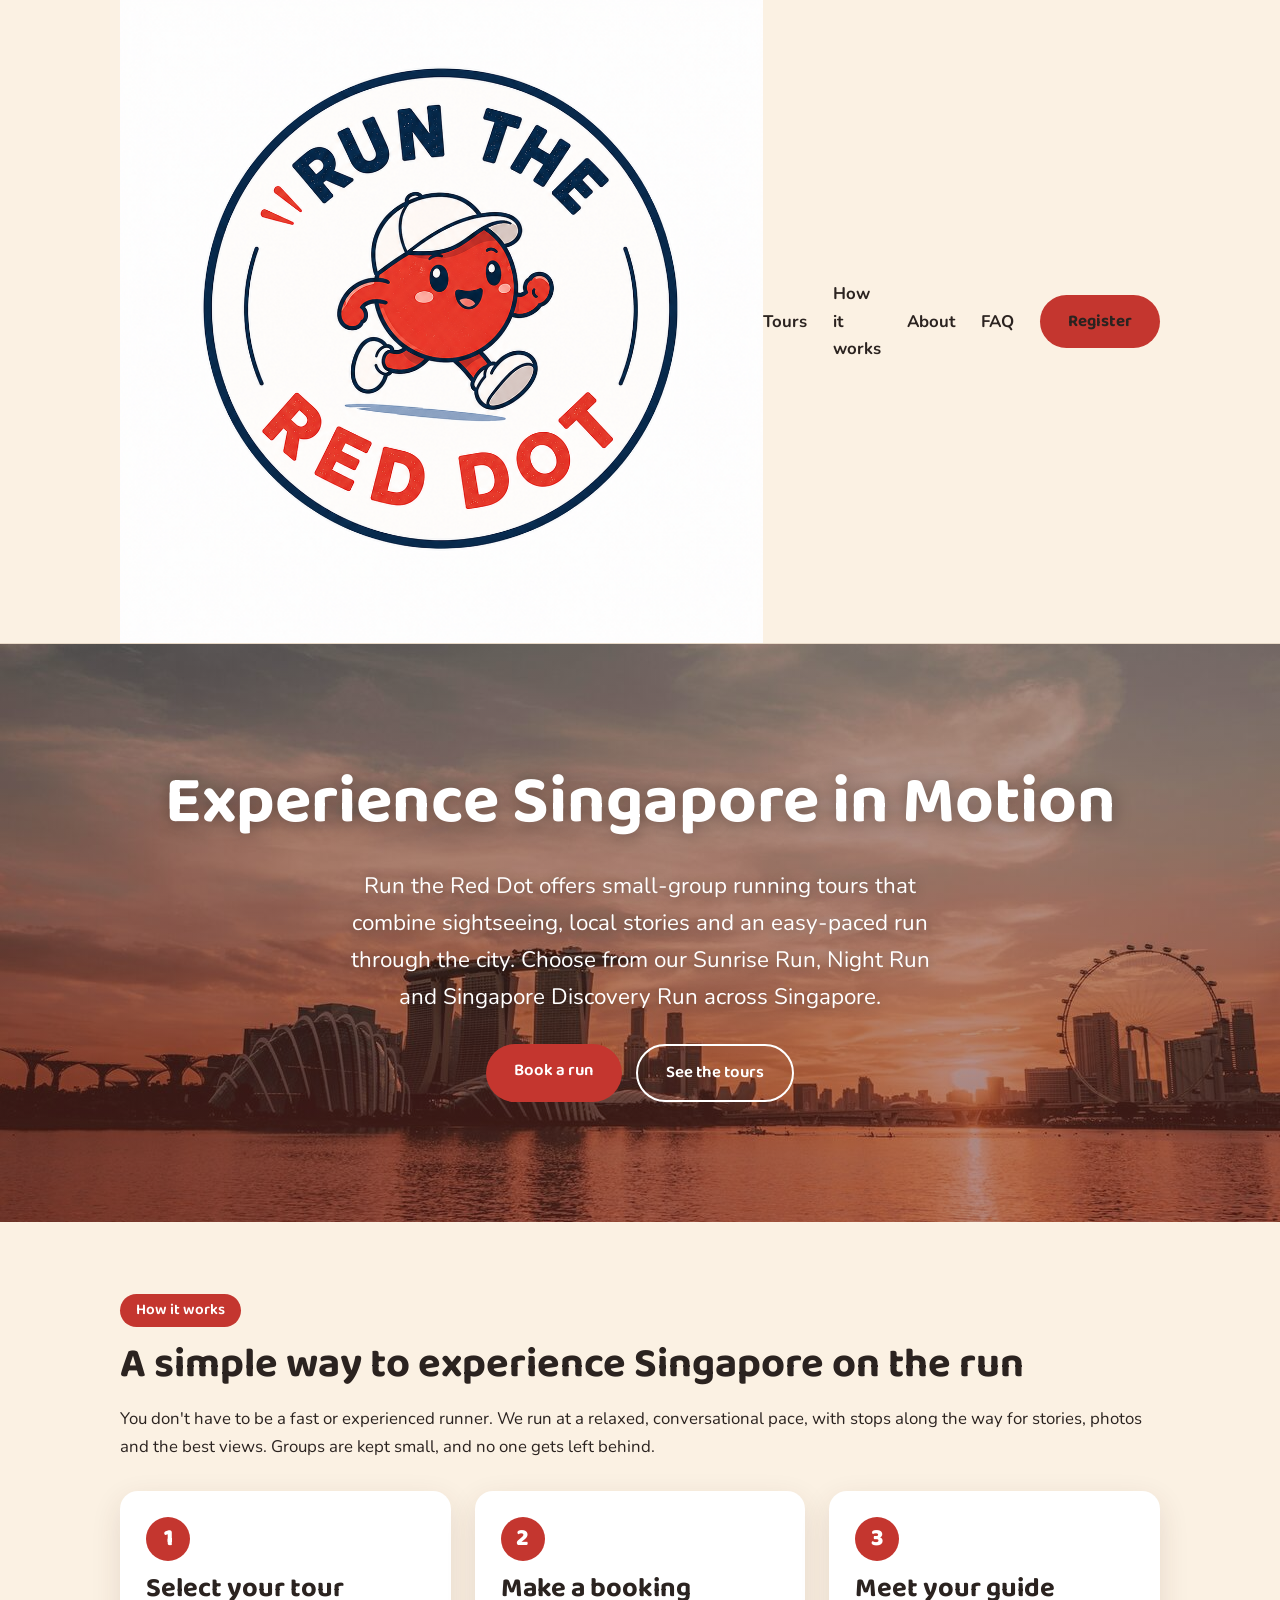
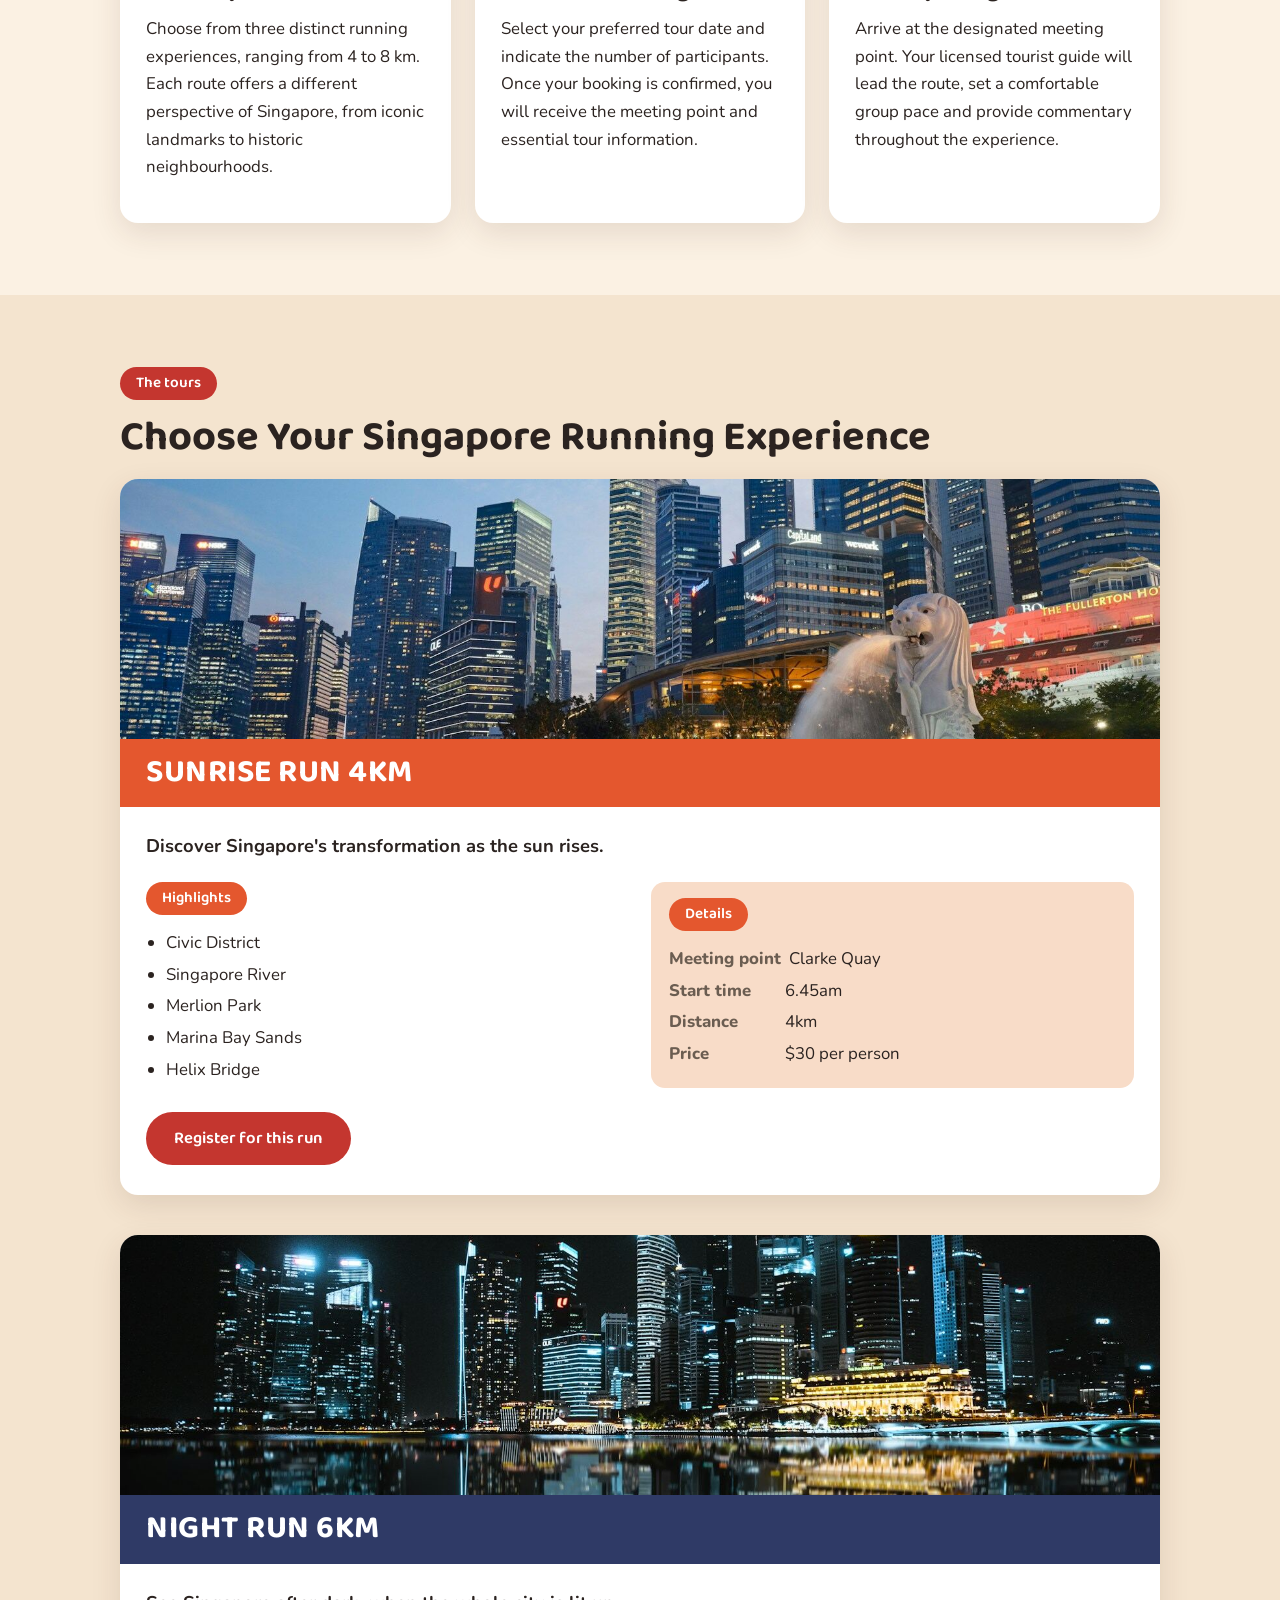
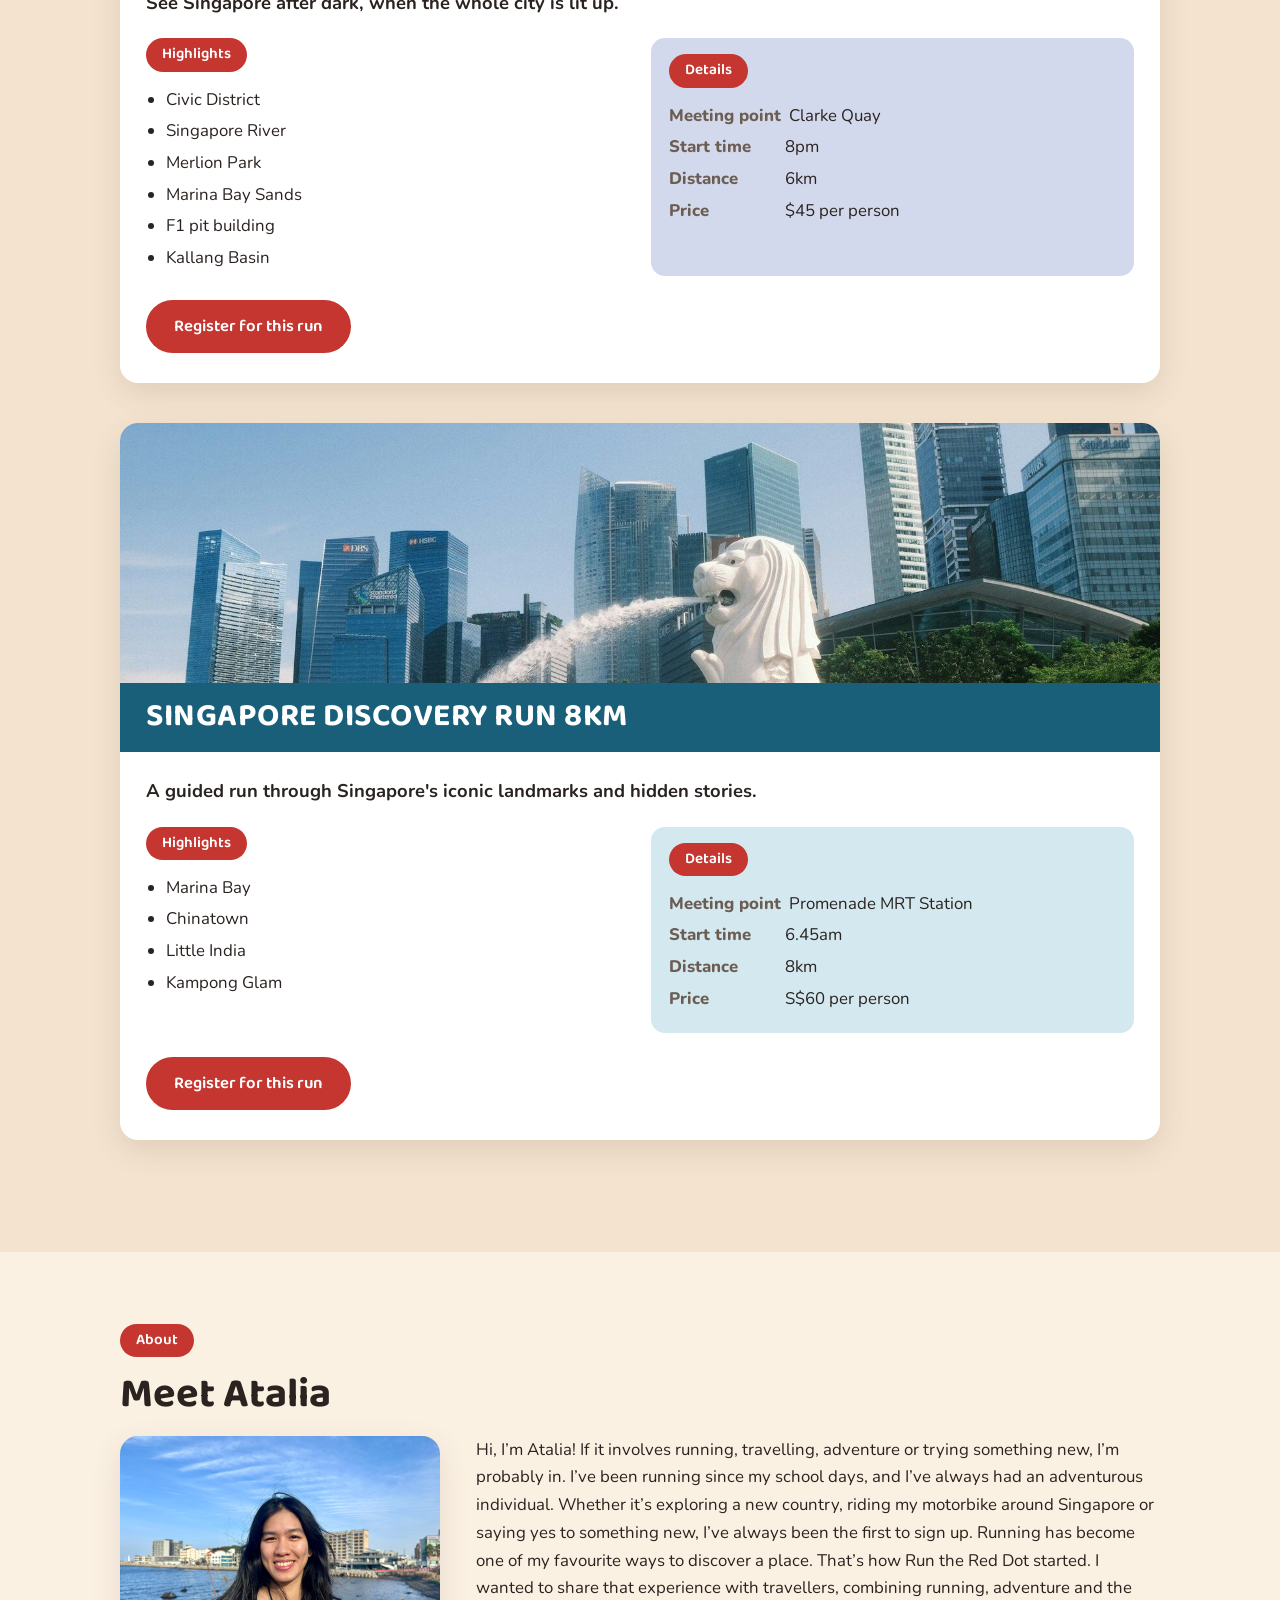
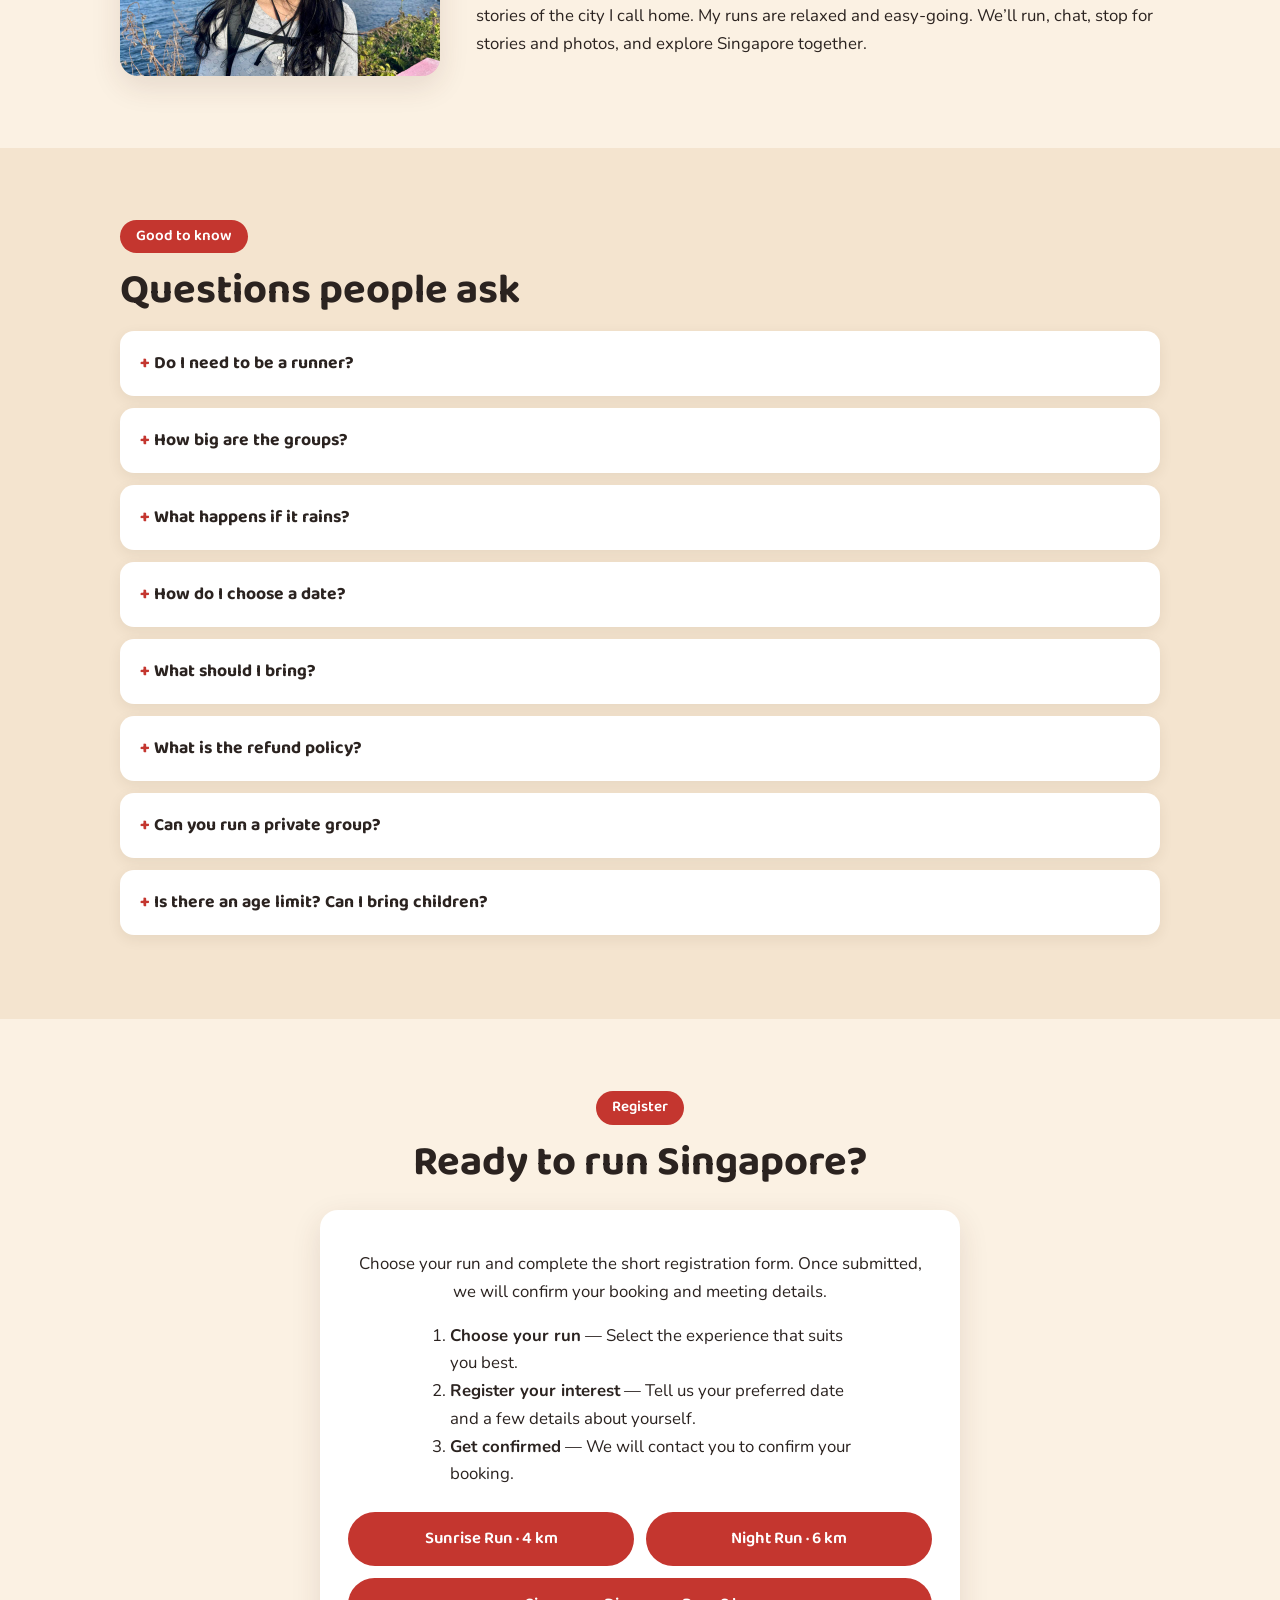
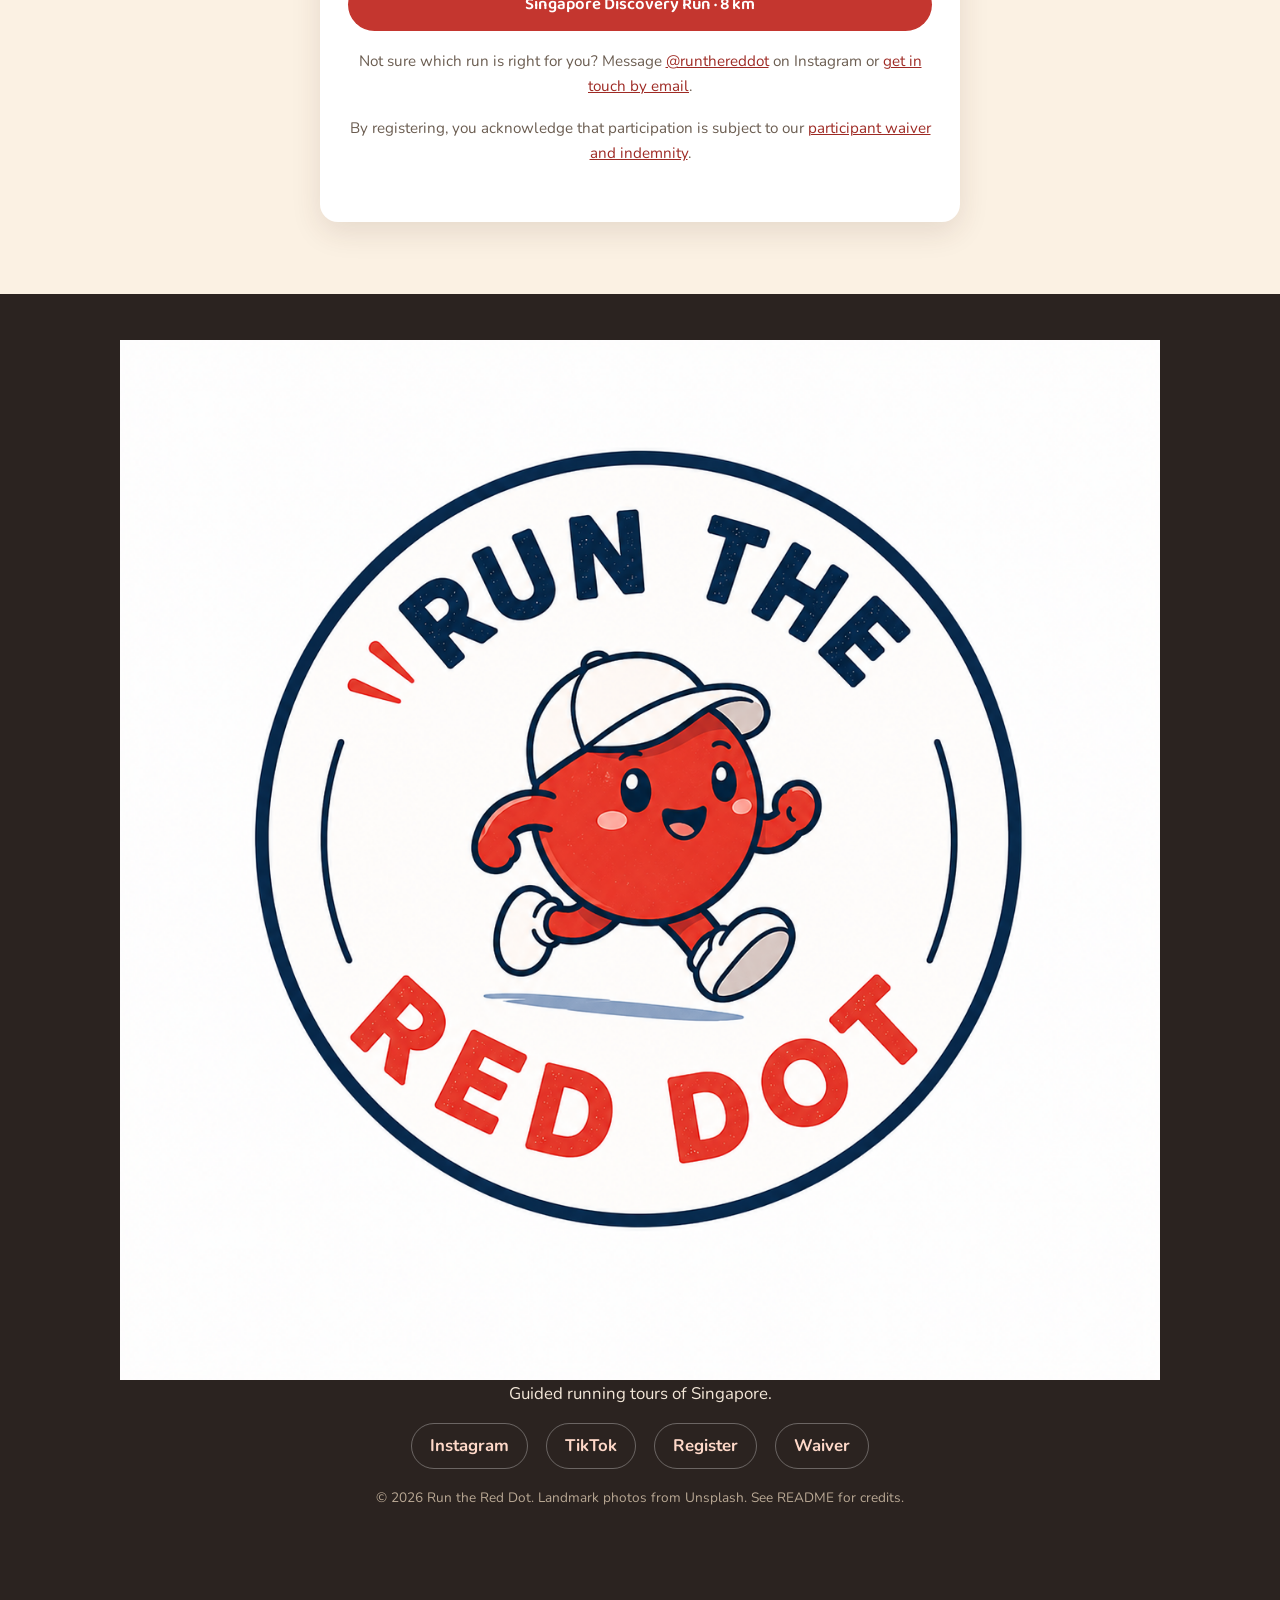
==== commit e3171a4c: "Replace text brand with uploaded logo image and size it appropriately." ====
--- a/index.html
+++ b/index.html
@@ -4,7 +4,7 @@
 <meta charset="utf-8">
 <meta name="viewport" content="width=device-width, initial-scale=1">
 <title>Run the Red Dot | Guided running tours in Singapore</title>
-<meta name="description" content="Experience Singapore in Motion. Run the Red Dot offers small-group running tours that combine sightseeing, local stories and an easy-paced run through the city. Choose from sunrise, night and discovery tours across Singapore.">
+<meta name="description" content="Experience Singapore in Motion. Run the Red Dot offers small-group running tours that combine sightseeing, local stories and an easy-paced run through the city. Choose from our Sunrise Run, Night Run and Singapore Discovery Run across Singapore.">
 
 <!-- Social share preview (WhatsApp, Instagram DMs, etc.)
      og:url and og:image must be full absolute URLs or the link preview shows
@@ -30,8 +30,8 @@
 <!-- ============ NAV ============ -->
 <nav class="nav">
   <div class="wrap">
-    <a class="brand" href="#top">
-      <span class="dot"></span> Run the Red Dot
+    <a class="brand brand-logo" href="#top">
+      <img src="assets/img/brandlogo.png" alt="Run the Red Dot logo">
     </a>
     <button class="nav-toggle" aria-label="Menu" aria-expanded="false">&#9776;</button>
     <div class="nav-links" id="navLinks">
@@ -49,7 +49,7 @@
   <img class="hero-img" src="assets/img/hero-marinabay-sunrise.jpg" alt="Singapore skyline across the water at sunrise">
   <div class="wrap">
     <h1>Experience Singapore in Motion</h1>
-    <p class="lead">Run the Red Dot offers small-group running tours that combine sightseeing, local stories and an easy-paced run through the city. Choose from our Sunrise Run, Night Run and Singapore Discovery Run.</p>
+    <p class="lead">Run the Red Dot offers small-group running tours that combine sightseeing, local stories and an easy-paced run through the city. Choose from our Sunrise Run, Night Run and Singapore Discovery Run across Singapore.</p>
     <div class="btn-row">
       <a class="btn" href="#register">Book a run</a>
       <a class="btn ghost" href="#tours">See the tours</a>
@@ -199,7 +199,7 @@
 
 If it involves running, travelling, adventure or trying something new, I’m probably in.
 
-I’ve been running since my school days, and I’ve always had an adventurous individual. Whether it’s exploring a new country, riding my motorbike around Singapore or saying yes to something I’ve never done before, I’m always up for the next challenge.
+I’ve been running since my school days, and I’ve always had an adventurous individual. Whether it’s exploring a new country, riding my motorbike around Singapore or saying yes to something new, I’ve always been the first to sign up.
 
 Running has become one of my favourite ways to discover a place.
 That’s how Run the Red Dot started. I wanted to share that experience with travellers, combining running, adventure and the stories of the city I call home.
@@ -253,52 +253,55 @@
 
     <details>
       <summary>Is there an age limit? Can I bring children?</summary>
-      <p> As long as your child can run the selected distance. </p>
+      <p>As long as your child can run the selected distance.</p>
     </details>
   </div>
 </section>
 
 <!-- ============ REGISTER ============ -->
-<span class="pill">Register</span>
-<h2>Ready to run Singapore?</h2>
-
-<div class="card">
-  <p>
-    Choose your run and complete the short registration form.
-    Once submitted, We will confirm your booking and
-    meeting details.
-  </p>
-
-  <ol>
-    <li><strong>Choose your run</strong> — Select the experience that suits you best.</li>
-    <li><strong>Register your interest</strong> — Tell us your preferred date and a few details about yourself.</li>
-    <li><strong>Get confirmed</strong> — We will contact you to confirm your booking.</li>
-  </ol>
-
-  <div class="form-links">
-    <a class="btn" data-form="sunrise" href="#">Sunrise Run · 4 km</a>
-    <a class="btn" data-form="night" href="#">Night Run · 6 km</a>
-    <a class="btn" data-form="discovery" href="#">Singapore Discovery Run · 8 km</a>
-  </div>
-
-  <p class="tour-note" style="margin-top:18px">
-    Not sure which run is right for you?
-    Message <a href="https://www.instagram.com/runthereddot/">@runthereddot</a>
-    on Instagram or <a data-email href="#">get in touch by email</a>.
-  </p>
-
-  <p class="tour-note">
-    By registering, you acknowledge that participation is subject to our
-    <a href="waiver.html">participant waiver and indemnity</a>.
-  </p>
-</div>
+<section class="register" id="register">
+  <div class="wrap">
+    <span class="pill">Register</span>
+    <h2>Ready to run Singapore?</h2>
+
+    <div class="card">
+      <p>
+        Choose your run and complete the short registration form.
+        Once submitted, we will confirm your booking and
+        meeting details.
+      </p>
+
+      <ol>
+        <li><strong>Choose your run</strong> — Select the experience that suits you best.</li>
+        <li><strong>Register your interest</strong> — Tell us your preferred date and a few details about yourself.</li>
+        <li><strong>Get confirmed</strong> — We will contact you to confirm your booking.</li>
+      </ol>
+
+      <div class="form-links">
+        <a class="btn" data-form="sunrise" href="#">Sunrise Run · 4 km</a>
+        <a class="btn" data-form="night" href="#">Night Run · 6 km</a>
+        <a class="btn" data-form="discovery" href="#">Singapore Discovery Run · 8 km</a>
+      </div>
+
+      <p class="tour-note" style="margin-top:18px">
+        Not sure which run is right for you?
+        Message <a href="https://www.instagram.com/runthereddot/">@runthereddot</a>
+        on Instagram or <a data-email href="#">get in touch by email</a>.
+      </p>
+
+      <p class="tour-note">
+        By registering, you acknowledge that participation is subject to our
+        <a href="waiver.html">participant waiver and indemnity</a>.
+      </p>
+    </div>
+  </div>
 </section>
 
 <!-- ============ FOOTER ============ -->
 <footer>
   <div class="wrap">
-    <a class="brand" href="#top" style="justify-content:center;color:#fff">
-      <span class="dot"></span> Run the Red Dot
+    <a class="brand brand-logo" href="#top" style="justify-content:center;color:#fff">
+      <img src="assets/img/brandlogo.png" alt="Run the Red Dot logo">
     </a>
     <p>Guided running tours of Singapore.</p>
     <div class="social">
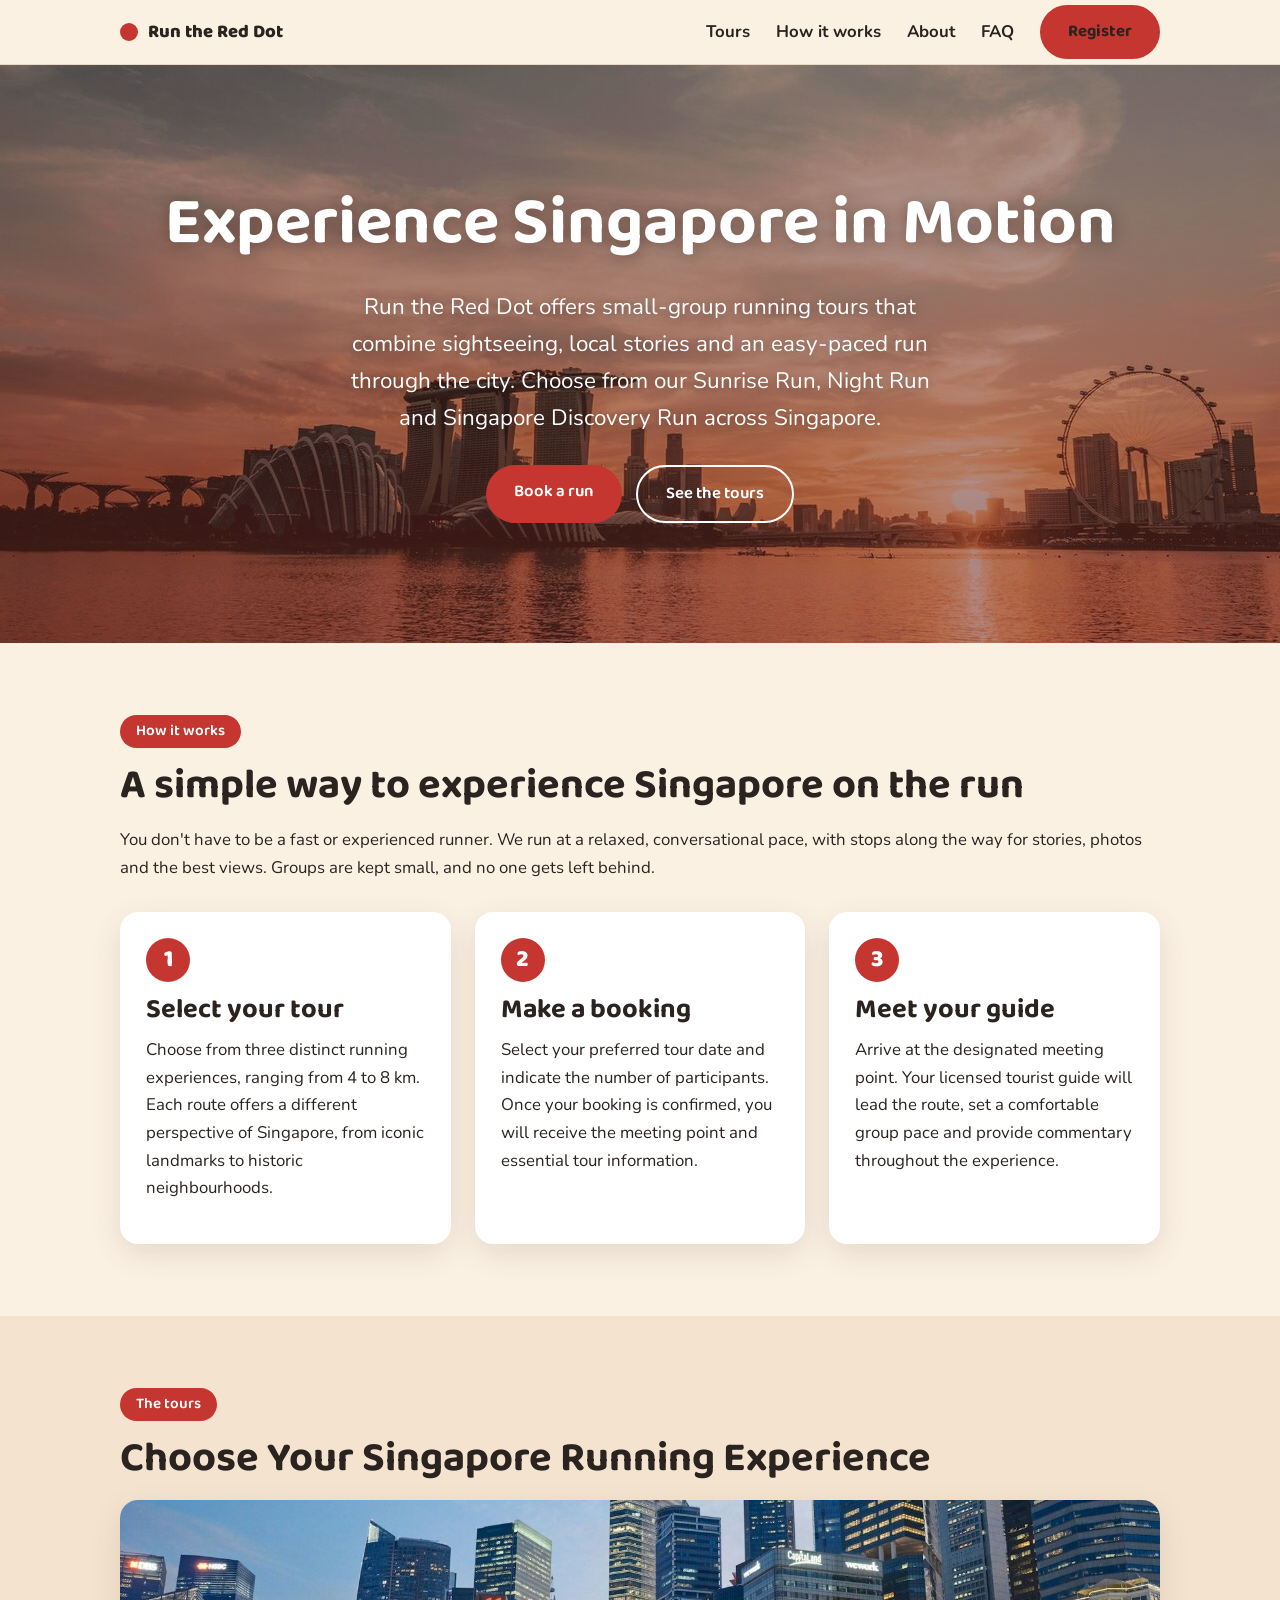
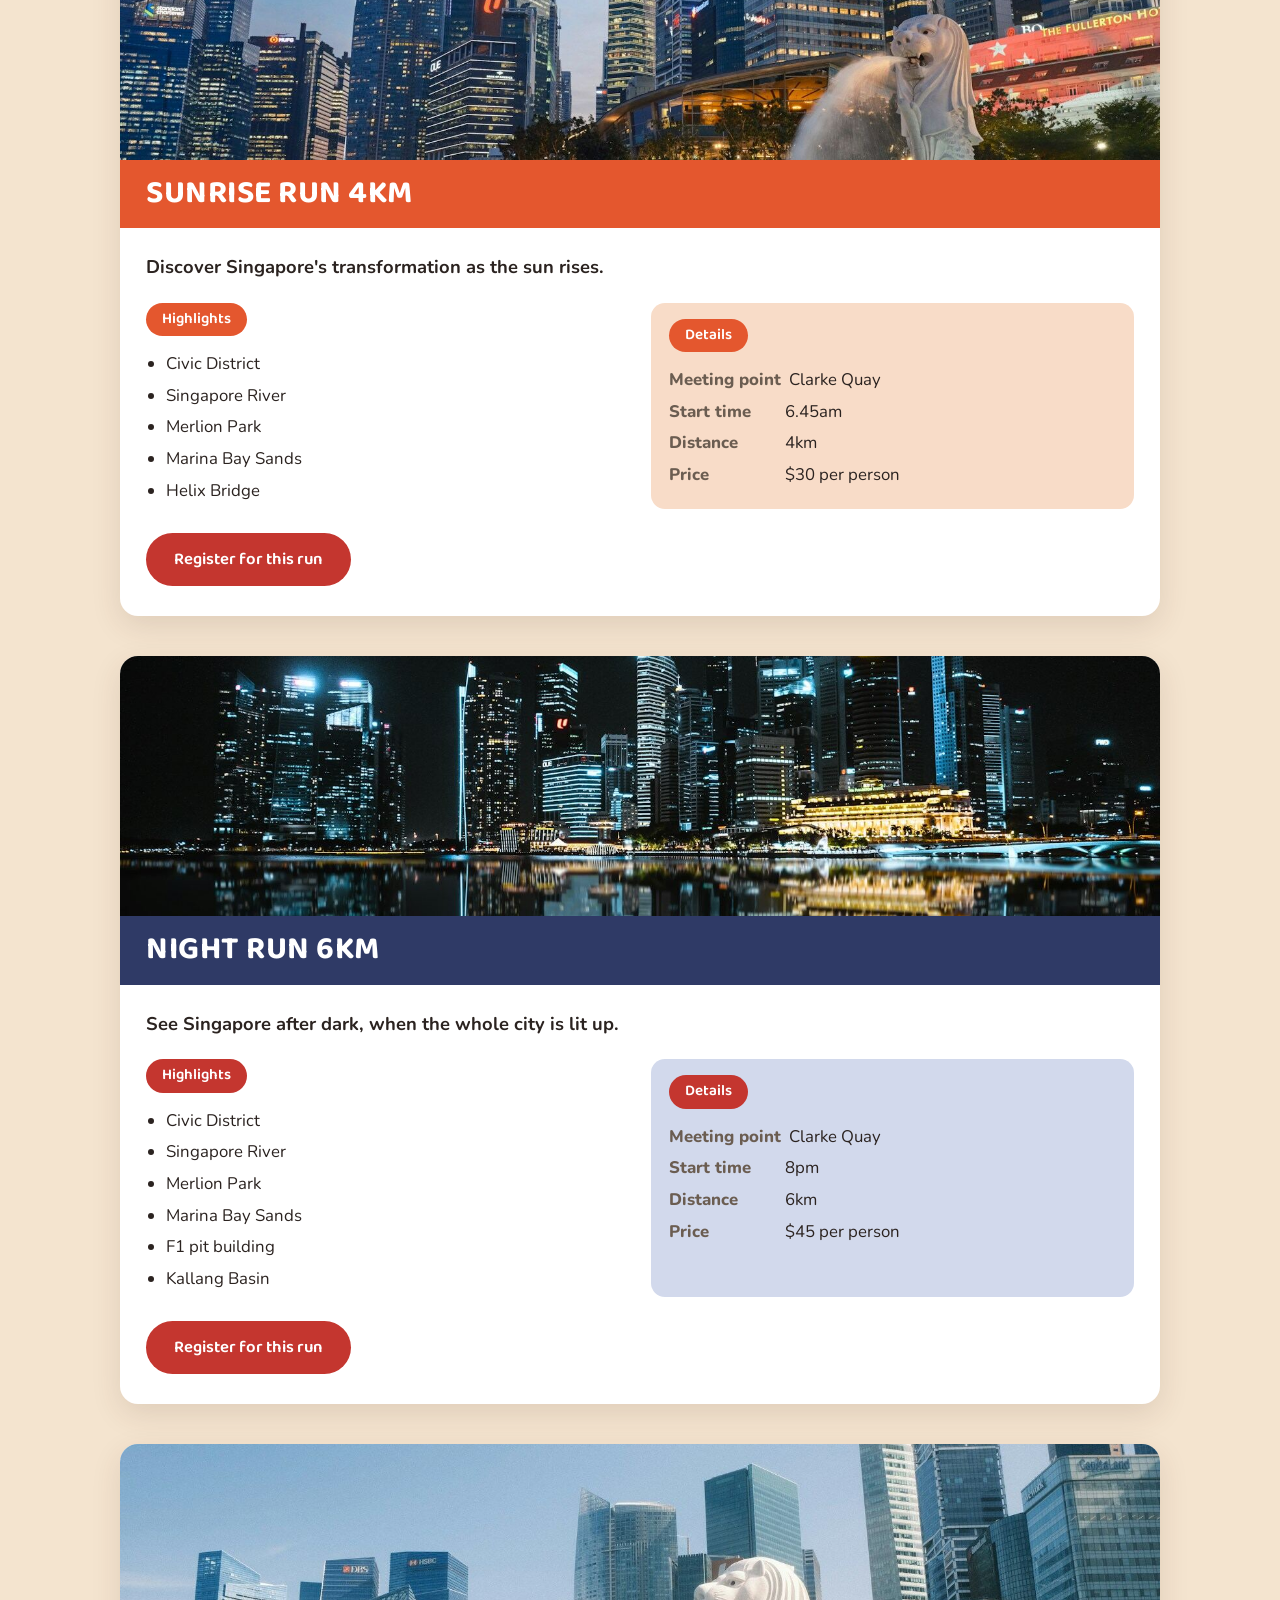
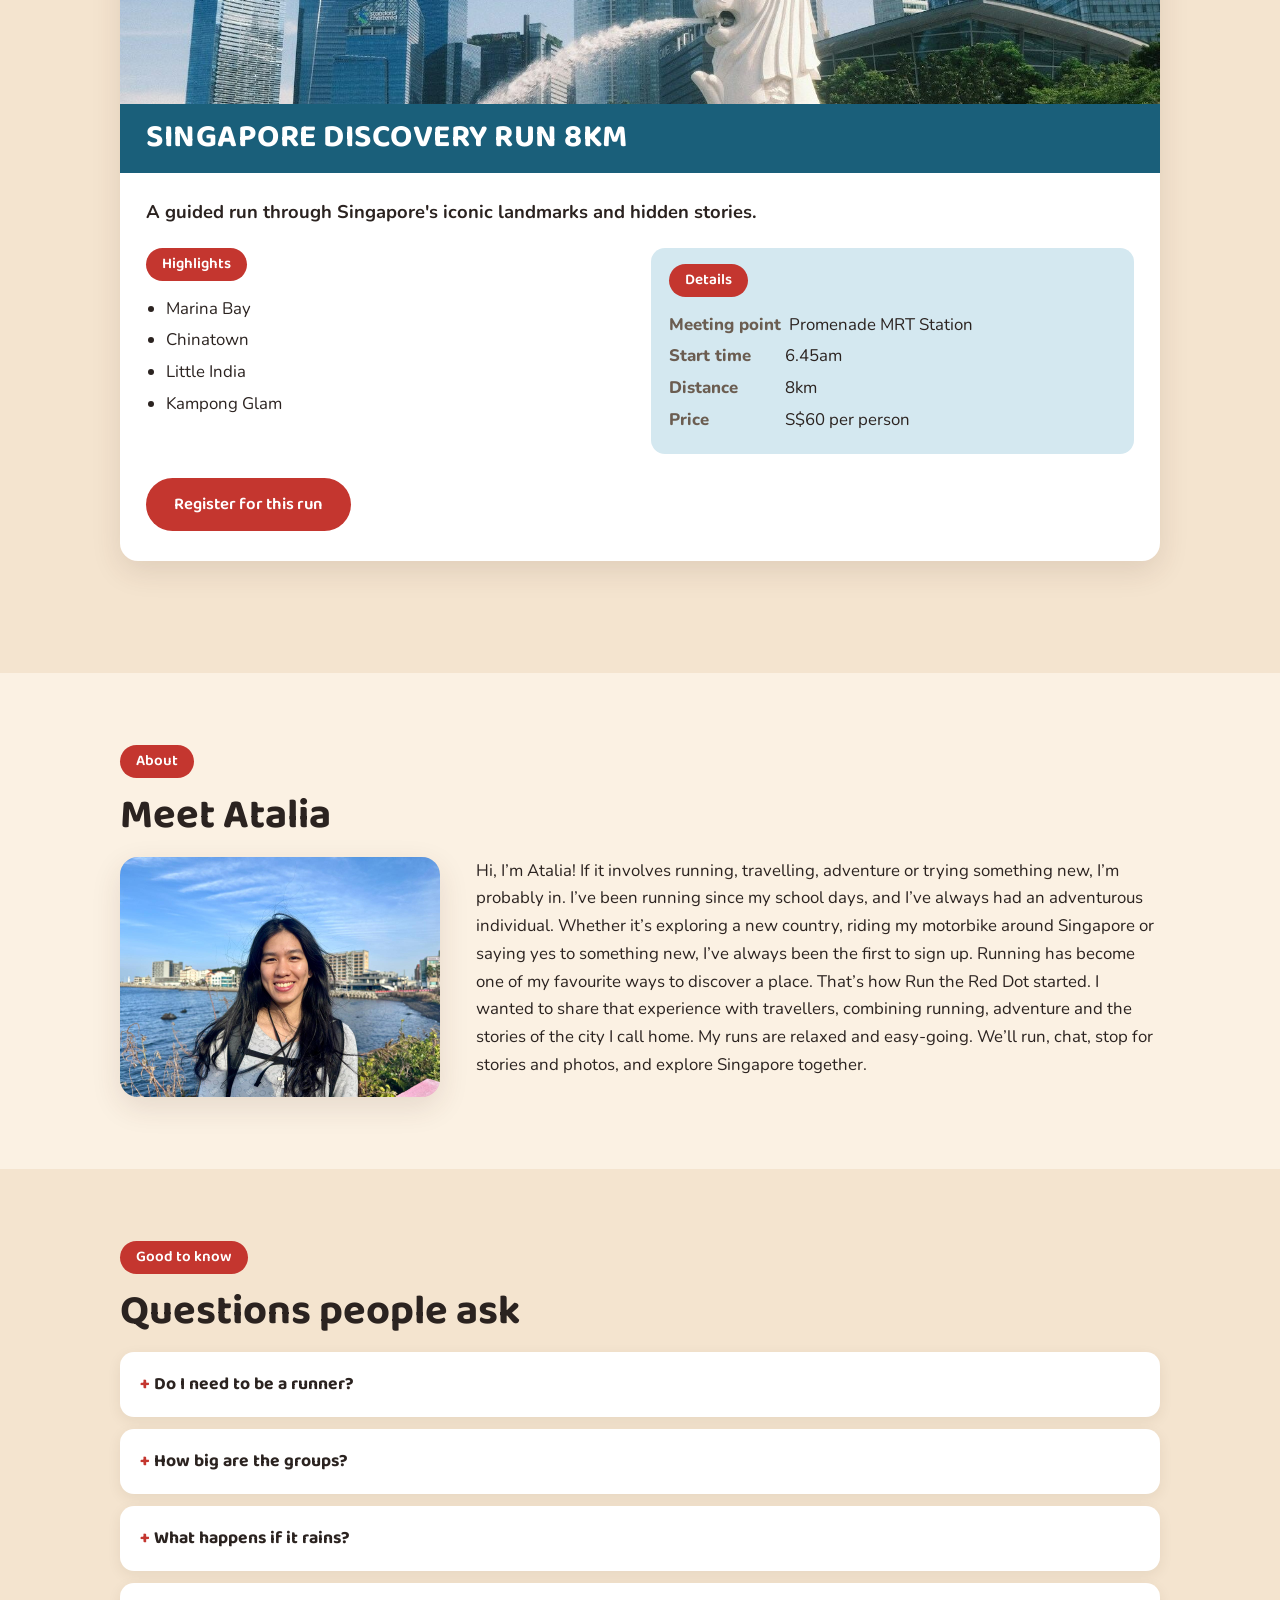
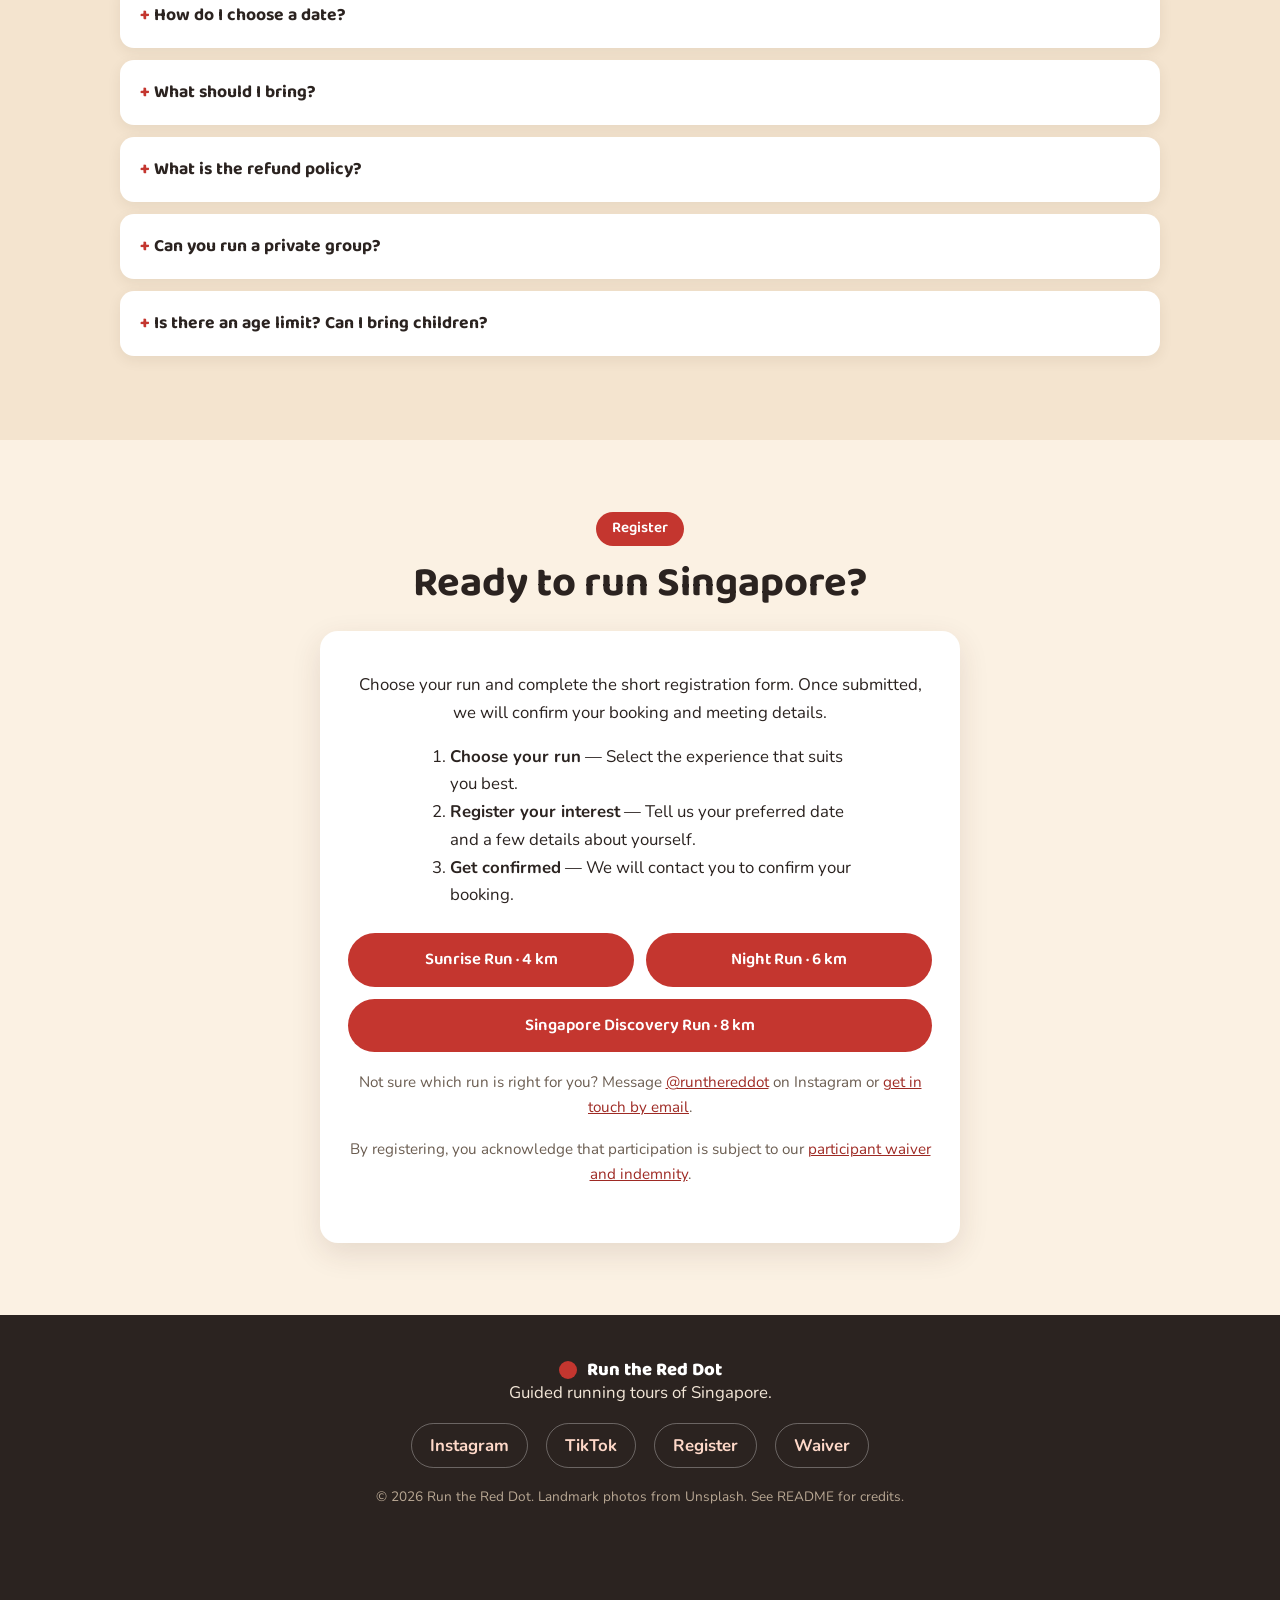
==== commit 456babf1: "Remove the logo from the header and footer and restore the plain text brand." ====
--- a/index.html
+++ b/index.html
@@ -30,8 +30,8 @@
 <!-- ============ NAV ============ -->
 <nav class="nav">
   <div class="wrap">
-    <a class="brand brand-logo" href="#top">
-      <img src="assets/img/brandlogo.png" alt="Run the Red Dot logo">
+    <a class="brand" href="#top">
+      <span class="dot"></span> Run the Red Dot
     </a>
     <button class="nav-toggle" aria-label="Menu" aria-expanded="false">&#9776;</button>
     <div class="nav-links" id="navLinks">
@@ -300,8 +300,8 @@
 <!-- ============ FOOTER ============ -->
 <footer>
   <div class="wrap">
-    <a class="brand brand-logo" href="#top" style="justify-content:center;color:#fff">
-      <img src="assets/img/brandlogo.png" alt="Run the Red Dot logo">
+    <a class="brand" href="#top" style="justify-content:center;color:#fff">
+      <span class="dot"></span> Run the Red Dot
     </a>
     <p>Guided running tours of Singapore.</p>
     <div class="social">
--- a/styles.css
+++ b/styles.css
@@ -4,468 +4,67 @@
    ============================================================ */
 
 :root {
-  /* Brand */
-  --cream:      #fbf1e3;   /* page background */
-  --cream-deep: #f4e4cf;   /* alternating section background */
-  --card:       #ffffff;
-  --ink:        #2b2320;   /* body text */
-  --ink-soft:   #6b5d51;   /* muted text */
-  --red:        #c4362f;   /* the red dot */
-  --red-dark:   #9e2a24;
-
-  /* Per-tour accent colours (bar colour / soft tint used behind text) */
-  --sunrise:        #e4572e;
-  --sunrise-tint:   #f8dcc8;
-  --breakfast:      #ef9f34;
-  --breakfast-tint: #fbe6c4;
-  --night:          #2f3a66;
-  --night-tint:     #d2d9ec;
-  --nature:         #c2632e;
-  --nature-tint:    #e9dabf;
-  --discovery:      #1a5f7a;
-  --discovery-tint: #d4e8f0;
-
-  --radius:  18px;
-  --shadow:  0 10px 30px rgba(70, 45, 30, 0.12);
-  --maxw:    1080px;
-
+  --cream: #fbf1e3; --cream-deep: #f4e4cf; --card: #fff;
+  --ink: #2b2320; --ink-soft: #6b5d51; --red: #c4362f; --red-dark: #9e2a24;
+  --sunrise: #e4572e; --sunrise-tint: #f8dcc8; --breakfast: #ef9f34; --breakfast-tint: #fbe6c4;
+  --night: #2f3a66; --night-tint: #d2d9ec; --nature: #c2632e; --nature-tint: #e9dabf;
+  --discovery: #1a5f7a; --discovery-tint: #d4e8f0;
+  --radius: 18px; --shadow: 0 10px 30px rgba(70,45,30,.12); --maxw: 1080px;
   --font-head: "Baloo 2", "Trebuchet MS", "Segoe UI", system-ui, sans-serif;
   --font-body: "Nunito", "Segoe UI", system-ui, -apple-system, sans-serif;
 }
-
 * { box-sizing: border-box; }
-
 html { scroll-behavior: smooth; scroll-padding-top: 84px; }
-
-body {
-  margin: 0;
-  font-family: var(--font-body);
-  font-size: 1.05rem;
-  line-height: 1.65;
-  color: var(--ink);
-  background: var(--cream);
-  -webkit-font-smoothing: antialiased;
+body { margin: 0; font-family: var(--font-body); font-size: 1.05rem; line-height: 1.65; color: var(--ink); background: var(--cream); -webkit-font-smoothing: antialiased; }
+h1,h2,h3,h4 { font-family: var(--font-head); font-weight: 700; line-height: 1.15; margin: 0 0 .4em; }
+h2 { font-size: clamp(1.7rem,4vw,2.6rem); } h3 { font-size: clamp(1.3rem,3vw,1.7rem); }
+p { margin: 0 0 1rem; } a { color: var(--red-dark); }
+img { max-width: 100%; display: block; }
+.wrap { max-width: var(--maxw); margin: 0 auto; padding: 0 20px; }
+section { padding: 72px 0; } section.tint { background: var(--cream-deep); }
+.pill { display: inline-block; background: var(--red); color: #fff; font-family: var(--font-head); font-weight: 600; font-size: .95rem; padding: 4px 16px; border-radius: 999px; margin-bottom: 14px; }
+.btn { display: inline-block; background: var(--red); color: #fff; font-family: var(--font-head); font-weight: 600; font-size: 1.05rem; text-decoration: none; padding: 13px 28px; border-radius: 999px; border: 0; cursor: pointer; transition: transform .12s ease,background .12s ease; }
+.btn:hover { background: var(--red-dark); transform: translateY(-2px); } .btn.ghost { background: transparent; color: var(--red-dark); border: 2px solid var(--red); } .btn.ghost:hover { background: var(--red); color: #fff; }
+.nav { position: sticky; top: 0; z-index: 50; background: rgba(251,241,227,.95); backdrop-filter: blur(6px); border-bottom: 1px solid rgba(150,110,80,.18); }
+.nav .wrap { display: flex; align-items: center; justify-content: space-between; min-height: 64px; }
+.brand { display: flex; align-items: center; gap: 10px; font-family: var(--font-head); font-weight: 800; font-size: 1.15rem; color: var(--ink); text-decoration: none; line-height: 1; }
+/* The uploaded PNG is a square badge. Keep it small and blend its white canvas into the nav background. */
+.brand-logo { display: inline-flex; align-items: center; justify-content: center; width: 72px; height: 64px; overflow: hidden; flex: 0 0 72px; }
+.brand-logo img { width: 64px; height: 64px; max-width: none; max-height: none; object-fit: contain; mix-blend-mode: multiply; }
+.brand .dot { width: 18px; height: 18px; background: var(--red); border-radius: 50%; flex: none; }
+.nav-links { display: flex; align-items: center; gap: 26px; } .nav-links a { color: var(--ink); text-decoration: none; font-weight: 700; } .nav-links a:hover { color: var(--red-dark); }
+.nav-toggle { display: none; background: none; border: 0; font-size: 1.6rem; cursor: pointer; color: var(--ink); }
+.hero { position: relative; color: #fff; text-align: center; padding: 0; } .hero-img { position: absolute; inset: 0; width: 100%; height: 100%; object-fit: cover; z-index: -2; }
+.hero::after { content: ""; position: absolute; inset: 0; background: linear-gradient(180deg,rgba(40,25,20,.35),rgba(120,40,30,.55)); z-index: -1; }
+.hero .wrap { padding-top: 120px; padding-bottom: 120px; } .hero h1 { font-size: clamp(2.4rem,7vw,4.2rem); text-shadow: 0 2px 18px rgba(0,0,0,.35); }
+.hero p.lead { font-size: clamp(1.1rem,2.5vw,1.4rem); max-width: 620px; margin: 0 auto 28px; text-shadow: 0 2px 12px rgba(0,0,0,.4); }
+.hero .btn-row { display: flex; gap: 14px; justify-content: center; flex-wrap: wrap; } .hero .btn.ghost { color: #fff; border-color: #fff; } .hero .btn.ghost:hover { background: #fff; color: var(--red-dark); }
+.steps { display: grid; grid-template-columns: repeat(3,1fr); gap: 24px; margin-top: 30px; } .step { background: var(--card); border-radius: var(--radius); padding: 26px; box-shadow: var(--shadow); }
+.step .num { font-family: var(--font-head); font-weight: 800; font-size: 1.5rem; color: #fff; background: var(--red); width: 44px; height: 44px; border-radius: 50%; display: flex; align-items: center; justify-content: center; margin-bottom: 12px; }
+.tour { background: var(--card); border-radius: var(--radius); overflow: hidden; box-shadow: var(--shadow); margin-bottom: 40px; } .tour-photo { width: 100%; height: 260px; object-fit: cover; }
+.tour-head { color: #fff; padding: 16px 26px; } .tour-head h3 { margin: 0; font-size: clamp(1.4rem,3.4vw,2rem); letter-spacing: .5px; text-transform: uppercase; }
+.tour-body { padding: 24px 26px 30px; } .tour-tagline { font-size: 1.15rem; font-weight: 700; margin-bottom: 20px; } .tour-grid { display: grid; grid-template-columns: 1fr 1fr; gap: 22px; }
+.tour-grid .pill { background: var(--red); } .tour ul { margin: 0; padding-left: 20px; } .tour ul li { margin-bottom: 4px; }
+.detail-row { display: flex; gap: 8px; margin-bottom: 4px; } .detail-row span:first-child { font-weight: 800; min-width: 108px; color: var(--ink-soft); }
+.tour-cta { margin-top: 24px; } .tour-note { font-size: .95rem; color: var(--ink-soft); margin-top: 14px; }
+.tour.sunrise .tour-head { background: var(--sunrise); } .tour.sunrise .tour-body .pill,.tour.sunrise .step .num { background: var(--sunrise); }
+.tour.breakfast .tour-head { background: var(--breakfast); } .tour.night .tour-head { background: var(--night); } .tour.nature .tour-head { background: var(--nature); } .tour.discovery .tour-head { background: var(--discovery); }
+.tour.sunrise .accentbox { background: var(--sunrise-tint); } .tour.breakfast .accentbox { background: var(--breakfast-tint); } .tour.night .accentbox { background: var(--night-tint); } .tour.nature .accentbox { background: var(--nature-tint); } .tour.discovery .accentbox { background: var(--discovery-tint); }
+.accentbox { border-radius: 14px; padding: 16px 18px; }
+.about-grid { display: grid; grid-template-columns: 320px 1fr; gap: 36px; align-items: start; } .about-photo { border-radius: var(--radius); overflow: hidden; box-shadow: var(--shadow); background: var(--cream-deep); }
+.placeholder { display: flex; align-items: center; justify-content: center; text-align: center; padding: 30px; font-family: var(--font-head); font-weight: 600; color: var(--ink-soft); background: repeating-linear-gradient(45deg,var(--cream-deep),var(--cream-deep) 14px,#efdcc2 14px,#efdcc2 28px); min-height: 260px; }
+.faq details { background: var(--card); border-radius: 14px; padding: 4px 20px; margin-bottom: 12px; box-shadow: 0 4px 14px rgba(70,45,30,.08); } .faq summary { font-family: var(--font-head); font-weight: 700; font-size: 1.1rem; padding: 14px 0; cursor: pointer; list-style: none; }
+.faq summary::-webkit-details-marker { display: none; } .faq summary::before { content: "+ "; color: var(--red); font-weight: 800; } .faq details[open] summary::before { content: "\2013 "; } .faq .todo { color: var(--red-dark); font-style: italic; }
+.register { text-align: center; } .register .card { background: var(--card); border-radius: var(--radius); box-shadow: var(--shadow); padding: 40px 28px; max-width: 640px; margin: 24px auto 0; }
+.register ol { text-align: left; max-width: 460px; margin: 0 auto 24px; } .form-links { display: flex; flex-wrap: wrap; gap: 12px; justify-content: center; } .form-links .btn { flex: 1 1 200px; }
+footer { background: var(--ink); color: #f3e7d8; padding: 46px 0 90px; text-align: center; } footer a { color: #ffd9c9; } .social { display: flex; gap: 18px; justify-content: center; margin: 16px 0; flex-wrap: wrap; }
+.social a { text-decoration: none; font-weight: 700; border: 1px solid rgba(255,255,255,.3); padding: 8px 18px; border-radius: 999px; } .social a:hover { background: rgba(255,255,255,.1); } footer .fine { font-size: .85rem; color: #b9a894; margin-top: 18px; }
+.mobile-cta { display: none; position: fixed; left: 0; right: 0; bottom: 0; z-index: 60; background: rgba(251,241,227,.97); border-top: 1px solid rgba(150,110,80,.25); padding: 10px 16px; text-align: center; } .mobile-cta .btn { width: 100%; }
+.doc { max-width: 760px; margin: 0 auto; padding: 40px 20px 80px; } .doc h1 { color: var(--red-dark); } .doc h2 { font-size: 1.4rem; margin-top: 34px; } .doc .back { display: inline-block; margin-bottom: 20px; font-weight: 700; }
+.doc .note { background: var(--cream-deep); border-left: 4px solid var(--red); padding: 14px 18px; border-radius: 8px; margin-bottom: 26px; }
+@media (max-width: 860px) { .steps { grid-template-columns: 1fr; } .about-grid { grid-template-columns: 1fr; } .tour-grid { grid-template-columns: 1fr; } }
+@media (max-width: 680px) {
+  section { padding: 52px 0; } .nav-links { display: none; position: absolute; top: 64px; left: 0; right: 0; flex-direction: column; gap: 0; background: var(--cream); border-bottom: 1px solid rgba(150,110,80,.2); padding: 8px 0; }
+  .nav-links.open { display: flex; } .nav-links a { padding: 12px 20px; width: 100%; } .nav-links .btn { margin: 10px 20px; text-align: center; } .nav-toggle { display: block; } .mobile-cta { display: block; }
+  body { padding-bottom: 68px; } .hero .wrap { padding-top: 80px; padding-bottom: 80px; } .brand-logo { width: 58px; height: 56px; flex-basis: 58px; } .brand-logo img { width: 52px; height: 52px; }
 }
-
-h1, h2, h3, h4 {
-  font-family: var(--font-head);
-  font-weight: 700;
-  line-height: 1.15;
-  margin: 0 0 0.4em;
-}
-
-h2 { font-size: clamp(1.7rem, 4vw, 2.6rem); }
-h3 { font-size: clamp(1.3rem, 3vw, 1.7rem); }
-
-p { margin: 0 0 1rem; }
-
-a { color: var(--red-dark); }
-
-img { max-width: 100%; display: block; }
-
-.wrap {
-  max-width: var(--maxw);
-  margin: 0 auto;
-  padding: 0 20px;
-}
-
-section { padding: 72px 0; }
-section.tint { background: var(--cream-deep); }
-
-/* ---------- Pill label (matches the Instagram posts) ---------- */
-.pill {
-  display: inline-block;
-  background: var(--red);
-  color: #fff;
-  font-family: var(--font-head);
-  font-weight: 600;
-  font-size: 0.95rem;
-  padding: 4px 16px;
-  border-radius: 999px;
-  margin-bottom: 14px;
-}
-
-/* ---------- Buttons ---------- */
-.btn {
-  display: inline-block;
-  background: var(--red);
-  color: #fff;
-  font-family: var(--font-head);
-  font-weight: 600;
-  font-size: 1.05rem;
-  text-decoration: none;
-  padding: 13px 28px;
-  border-radius: 999px;
-  border: none;
-  cursor: pointer;
-  transition: transform 0.12s ease, background 0.12s ease;
-}
-.btn:hover { background: var(--red-dark); transform: translateY(-2px); }
-.btn.ghost {
-  background: transparent;
-  color: var(--red-dark);
-  border: 2px solid var(--red);
-}
-.btn.ghost:hover { background: var(--red); color: #fff; }
-
-/* ---------- Top navigation ---------- */
-.nav {
-  position: sticky;
-  top: 0;
-  z-index: 50;
-  background: rgba(251, 241, 227, 0.95);
-  backdrop-filter: blur(6px);
-  border-bottom: 1px solid rgba(150, 110, 80, 0.18);
-}
-.nav .wrap {
-  display: flex;
-  align-items: center;
-  justify-content: space-between;
-  min-height: 64px;
-}
-.brand {
-  display: flex;
-  align-items: center;
-  gap: 10px;
-  font-family: var(--font-head);
-  font-weight: 800;
-  font-size: 1.15rem;
-  color: var(--ink);
-  text-decoration: none;
-}
-.brand .dot {
-  width: 18px; height: 18px;
-  background: var(--red);
-  border-radius: 50%;
-  flex: none;
-}
-.nav-links {
-  display: flex;
-  align-items: center;
-  gap: 26px;
-}
-.nav-links a {
-  color: var(--ink);
-  text-decoration: none;
-  font-weight: 700;
-}
-.nav-links a:hover { color: var(--red-dark); }
-.nav-toggle {
-  display: none;
-  background: none;
-  border: none;
-  font-size: 1.6rem;
-  cursor: pointer;
-  color: var(--ink);
-}
-
-/* ---------- Hero ---------- */
-.hero {
-  position: relative;
-  color: #fff;
-  text-align: center;
-  padding: 0;
-}
-.hero-img {
-  position: absolute;
-  inset: 0;
-  width: 100%;
-  height: 100%;
-  object-fit: cover;
-  z-index: -2;
-}
-.hero::after {
-  content: "";
-  position: absolute;
-  inset: 0;
-  background: linear-gradient(180deg, rgba(40,25,20,0.35) 0%, rgba(120,40,30,0.55) 100%);
-  z-index: -1;
-}
-.hero .wrap {
-  padding-top: 120px;
-  padding-bottom: 120px;
-}
-.hero h1 {
-  font-size: clamp(2.4rem, 7vw, 4.2rem);
-  text-shadow: 0 2px 18px rgba(0,0,0,0.35);
-}
-.hero p.lead {
-  font-size: clamp(1.1rem, 2.5vw, 1.4rem);
-  max-width: 620px;
-  margin: 0 auto 28px;
-  text-shadow: 0 2px 12px rgba(0,0,0,0.4);
-}
-.hero .btn-row { display: flex; gap: 14px; justify-content: center; flex-wrap: wrap; }
-.hero .btn.ghost { color: #fff; border-color: #fff; }
-.hero .btn.ghost:hover { background: #fff; color: var(--red-dark); }
-
-/* ---------- How it works ---------- */
-.steps {
-  display: grid;
-  grid-template-columns: repeat(3, 1fr);
-  gap: 24px;
-  margin-top: 30px;
-}
-.step {
-  background: var(--card);
-  border-radius: var(--radius);
-  padding: 26px;
-  box-shadow: var(--shadow);
-}
-.step .num {
-  font-family: var(--font-head);
-  font-weight: 800;
-  font-size: 1.5rem;
-  color: #fff;
-  background: var(--red);
-  width: 44px; height: 44px;
-  border-radius: 50%;
-  display: flex; align-items: center; justify-content: center;
-  margin-bottom: 12px;
-}
-
-/* ---------- Tour cards ---------- */
-.tour {
-  background: var(--card);
-  border-radius: var(--radius);
-  overflow: hidden;
-  box-shadow: var(--shadow);
-  margin-bottom: 40px;
-}
-.tour-photo {
-  width: 100%;
-  height: 260px;
-  object-fit: cover;
-}
-.tour-head {
-  color: #fff;
-  padding: 16px 26px;
-}
-.tour-head h3 {
-  margin: 0;
-  font-size: clamp(1.4rem, 3.4vw, 2rem);
-  letter-spacing: 0.5px;
-  text-transform: uppercase;
-}
-.tour-body { padding: 24px 26px 30px; }
-.tour-tagline {
-  font-size: 1.15rem;
-  font-weight: 700;
-  margin-bottom: 20px;
-}
-.tour-grid {
-  display: grid;
-  grid-template-columns: 1fr 1fr;
-  gap: 22px;
-}
-.tour-grid .pill { background: var(--red); }
-.tour ul {
-  margin: 0;
-  padding-left: 20px;
-}
-.tour ul li { margin-bottom: 4px; }
-.detail-row {
-  display: flex;
-  gap: 8px;
-  margin-bottom: 4px;
-}
-.detail-row span:first-child {
-  font-weight: 800;
-  min-width: 108px;
-  color: var(--ink-soft);
-}
-.tour-cta { margin-top: 24px; }
-.tour-note {
-  font-size: 0.95rem;
-  color: var(--ink-soft);
-  margin-top: 14px;
-}
-
-/* Accent hooks: set on the .tour element via class */
-.tour.sunrise   .tour-head { background: var(--sunrise); }
-.tour.sunrise   .tour-body .pill,
-.tour.sunrise   .step .num { background: var(--sunrise); }
-.tour.breakfast .tour-head { background: var(--breakfast); }
-.tour.night     .tour-head { background: var(--night); }
-.tour.nature    .tour-head { background: var(--nature); }
-.tour.discovery .tour-head { background: var(--discovery); }
-
-.tour.sunrise   .accentbox { background: var(--sunrise-tint); }
-.tour.breakfast .accentbox { background: var(--breakfast-tint); }
-.tour.night     .accentbox { background: var(--night-tint); }
-.tour.nature    .accentbox { background: var(--nature-tint); }
-.tour.discovery .accentbox { background: var(--discovery-tint); }
-
-.accentbox {
-  border-radius: 14px;
-  padding: 16px 18px;
-}
-
-/* ---------- About ---------- */
-.about-grid {
-  display: grid;
-  grid-template-columns: 320px 1fr;
-  gap: 36px;
-  align-items: start;
-}
-.about-photo {
-  border-radius: var(--radius);
-  overflow: hidden;
-  box-shadow: var(--shadow);
-  background: var(--cream-deep);
-}
-.placeholder {
-  display: flex;
-  align-items: center;
-  justify-content: center;
-  text-align: center;
-  padding: 30px;
-  font-family: var(--font-head);
-  font-weight: 600;
-  color: var(--ink-soft);
-  background: repeating-linear-gradient(
-    45deg,
-    var(--cream-deep),
-    var(--cream-deep) 14px,
-    #efdcc2 14px,
-    #efdcc2 28px
-  );
-  min-height: 260px;
-}
-
-/* ---------- FAQ ---------- */
-.faq details {
-  background: var(--card);
-  border-radius: 14px;
-  padding: 4px 20px;
-  margin-bottom: 12px;
-  box-shadow: 0 4px 14px rgba(70,45,30,0.08);
-}
-.faq summary {
-  font-family: var(--font-head);
-  font-weight: 700;
-  font-size: 1.1rem;
-  padding: 14px 0;
-  cursor: pointer;
-  list-style: none;
-}
-.faq summary::-webkit-details-marker { display: none; }
-.faq summary::before {
-  content: "+ ";
-  color: var(--red);
-  font-weight: 800;
-}
-.faq details[open] summary::before { content: "\2013 "; }
-.faq .todo {
-  color: var(--red-dark);
-  font-style: italic;
-}
-
-/* ---------- Register ---------- */
-.register {
-  text-align: center;
-}
-.register .card {
-  background: var(--card);
-  border-radius: var(--radius);
-  box-shadow: var(--shadow);
-  padding: 40px 28px;
-  max-width: 640px;
-  margin: 24px auto 0;
-}
-.register ol {
-  text-align: left;
-  max-width: 460px;
-  margin: 0 auto 24px;
-}
-.form-links {
-  display: flex;
-  flex-wrap: wrap;
-  gap: 12px;
-  justify-content: center;
-}
-.form-links .btn { flex: 1 1 200px; }
-
-/* ---------- Footer ---------- */
-footer {
-  background: var(--ink);
-  color: #f3e7d8;
-  padding: 46px 0 90px;
-  text-align: center;
-}
-footer a { color: #ffd9c9; }
-.social {
-  display: flex;
-  gap: 18px;
-  justify-content: center;
-  margin: 16px 0;
-  flex-wrap: wrap;
-}
-.social a {
-  text-decoration: none;
-  font-weight: 700;
-  border: 1px solid rgba(255,255,255,0.3);
-  padding: 8px 18px;
-  border-radius: 999px;
-}
-.social a:hover { background: rgba(255,255,255,0.1); }
-footer .fine { font-size: 0.85rem; color: #b9a894; margin-top: 18px; }
-
-/* ---------- Sticky mobile CTA ---------- */
-.mobile-cta {
-  display: none;
-  position: fixed;
-  left: 0; right: 0; bottom: 0;
-  z-index: 60;
-  background: rgba(251, 241, 227, 0.97);
-  border-top: 1px solid rgba(150,110,80,0.25);
-  padding: 10px 16px;
-  text-align: center;
-}
-.mobile-cta .btn { width: 100%; }
-
-/* ---------- Waiver page ---------- */
-.doc {
-  max-width: 760px;
-  margin: 0 auto;
-  padding: 40px 20px 80px;
-}
-.doc h1 { color: var(--red-dark); }
-.doc h2 { font-size: 1.4rem; margin-top: 34px; }
-.doc .back { display: inline-block; margin-bottom: 20px; font-weight: 700; }
-.doc .note {
-  background: var(--cream-deep);
-  border-left: 4px solid var(--red);
-  padding: 14px 18px;
-  border-radius: 8px;
-  margin-bottom: 26px;
-}
-
-/* ---------- Responsive ---------- */
-@media (max-width: 860px) {
-  .steps { grid-template-columns: 1fr; }
-  .about-grid { grid-template-columns: 1fr; }
-  .tour-grid { grid-template-columns: 1fr; }
-}
-
-@media (max-width: 680px) {
-  section { padding: 52px 0; }
-  .nav-links {
-    display: none;
-    position: absolute;
-    top: 64px;
-    left: 0; right: 0;
-    flex-direction: column;
-    gap: 0;
-    background: var(--cream);
-    border-bottom: 1px solid rgba(150,110,80,0.2);
-    padding: 8px 0;
-  }
-  .nav-links.open { display: flex; }
-  .nav-links a { padding: 12px 20px; width: 100%; }
-  .nav-links .btn { margin: 10px 20px; text-align: center; }
-  .nav-toggle { display: block; }
-  .mobile-cta { display: block; }
-  body { padding-bottom: 68px; }
-  .hero .wrap { padding-top: 80px; padding-bottom: 80px; }
-}
